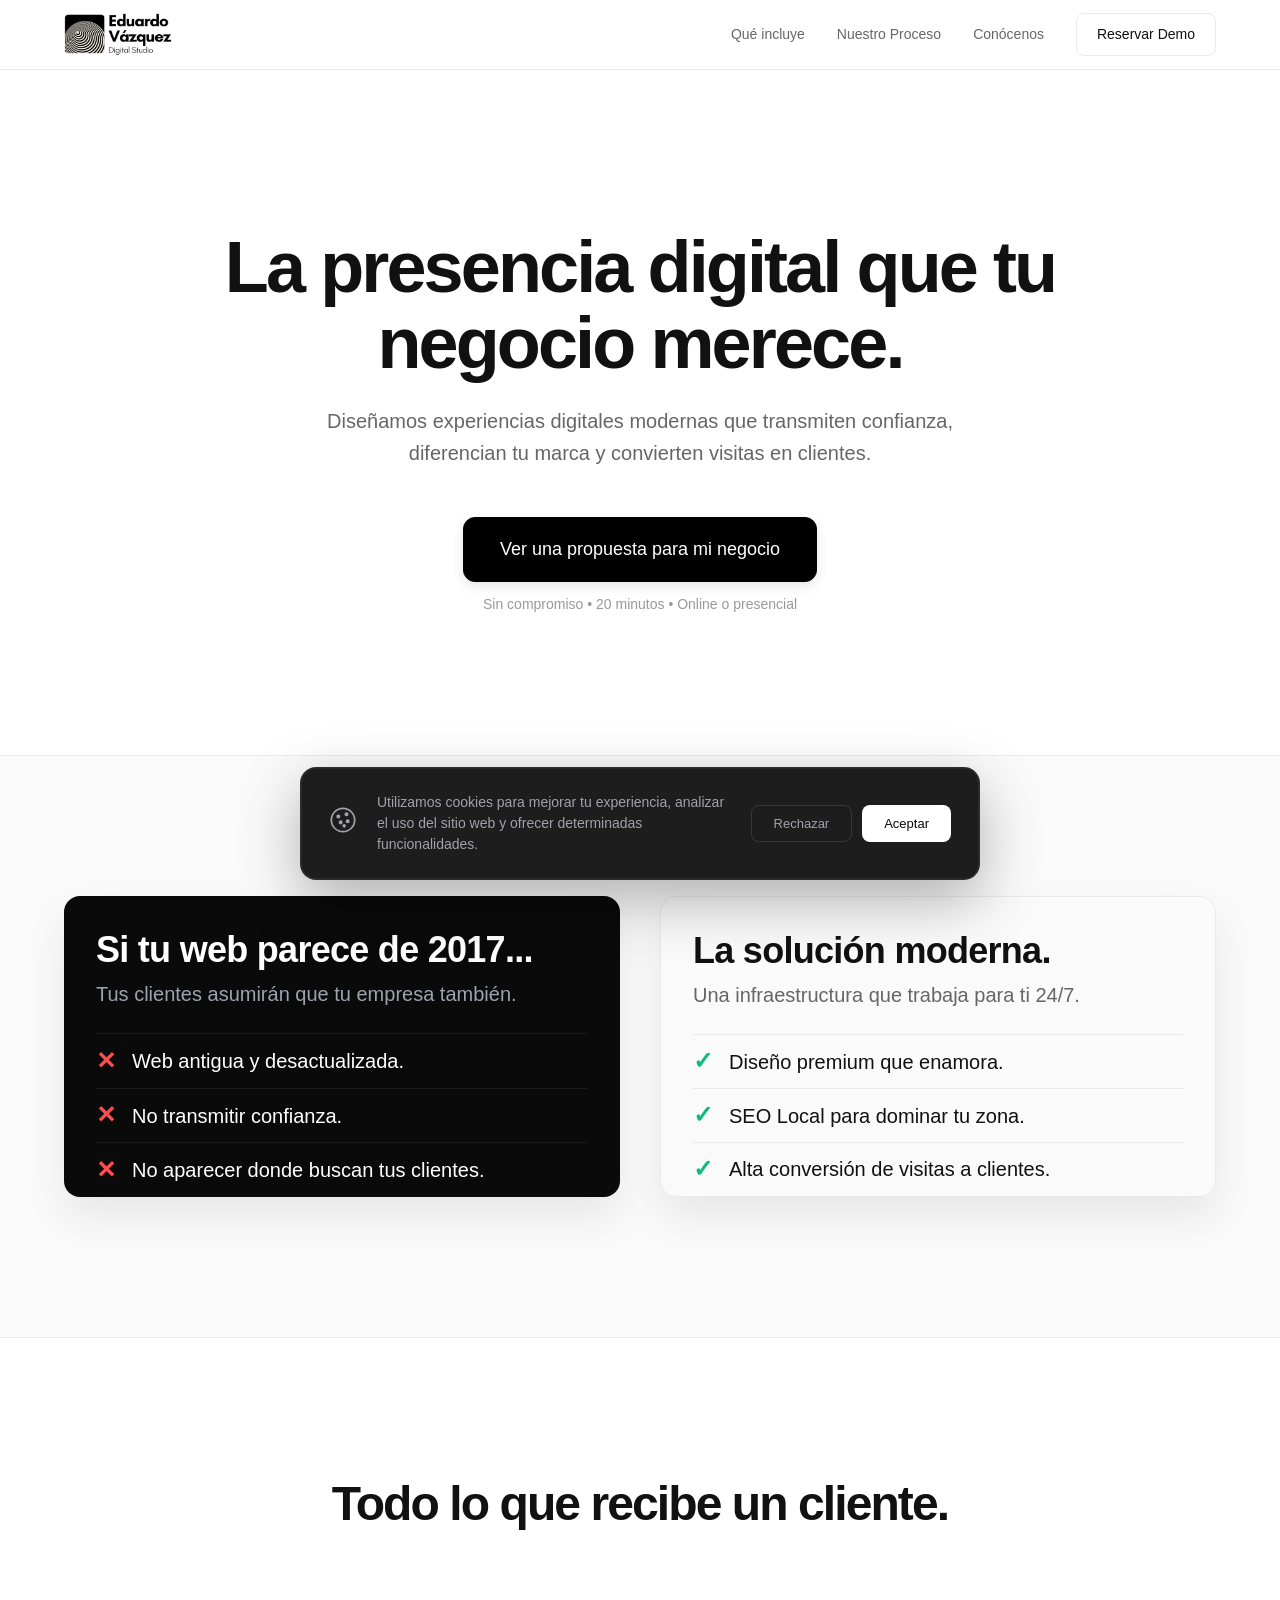
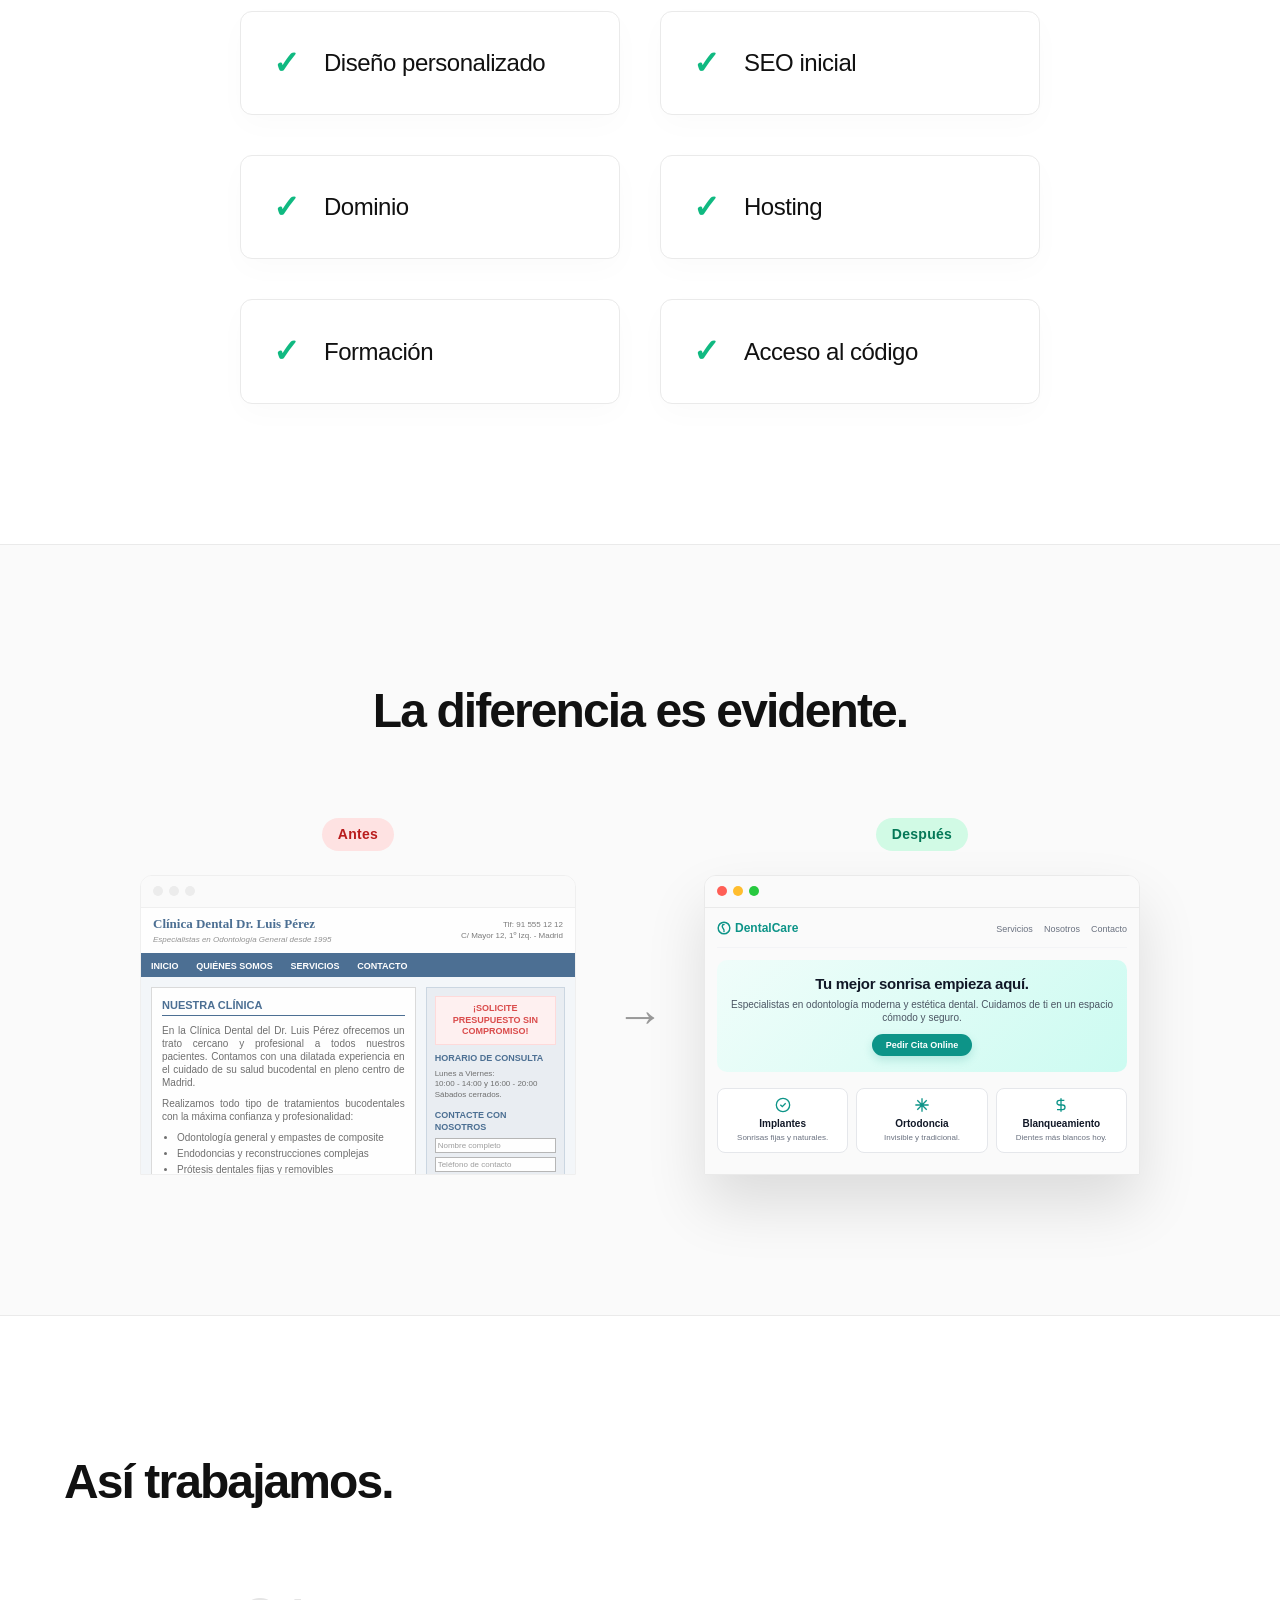
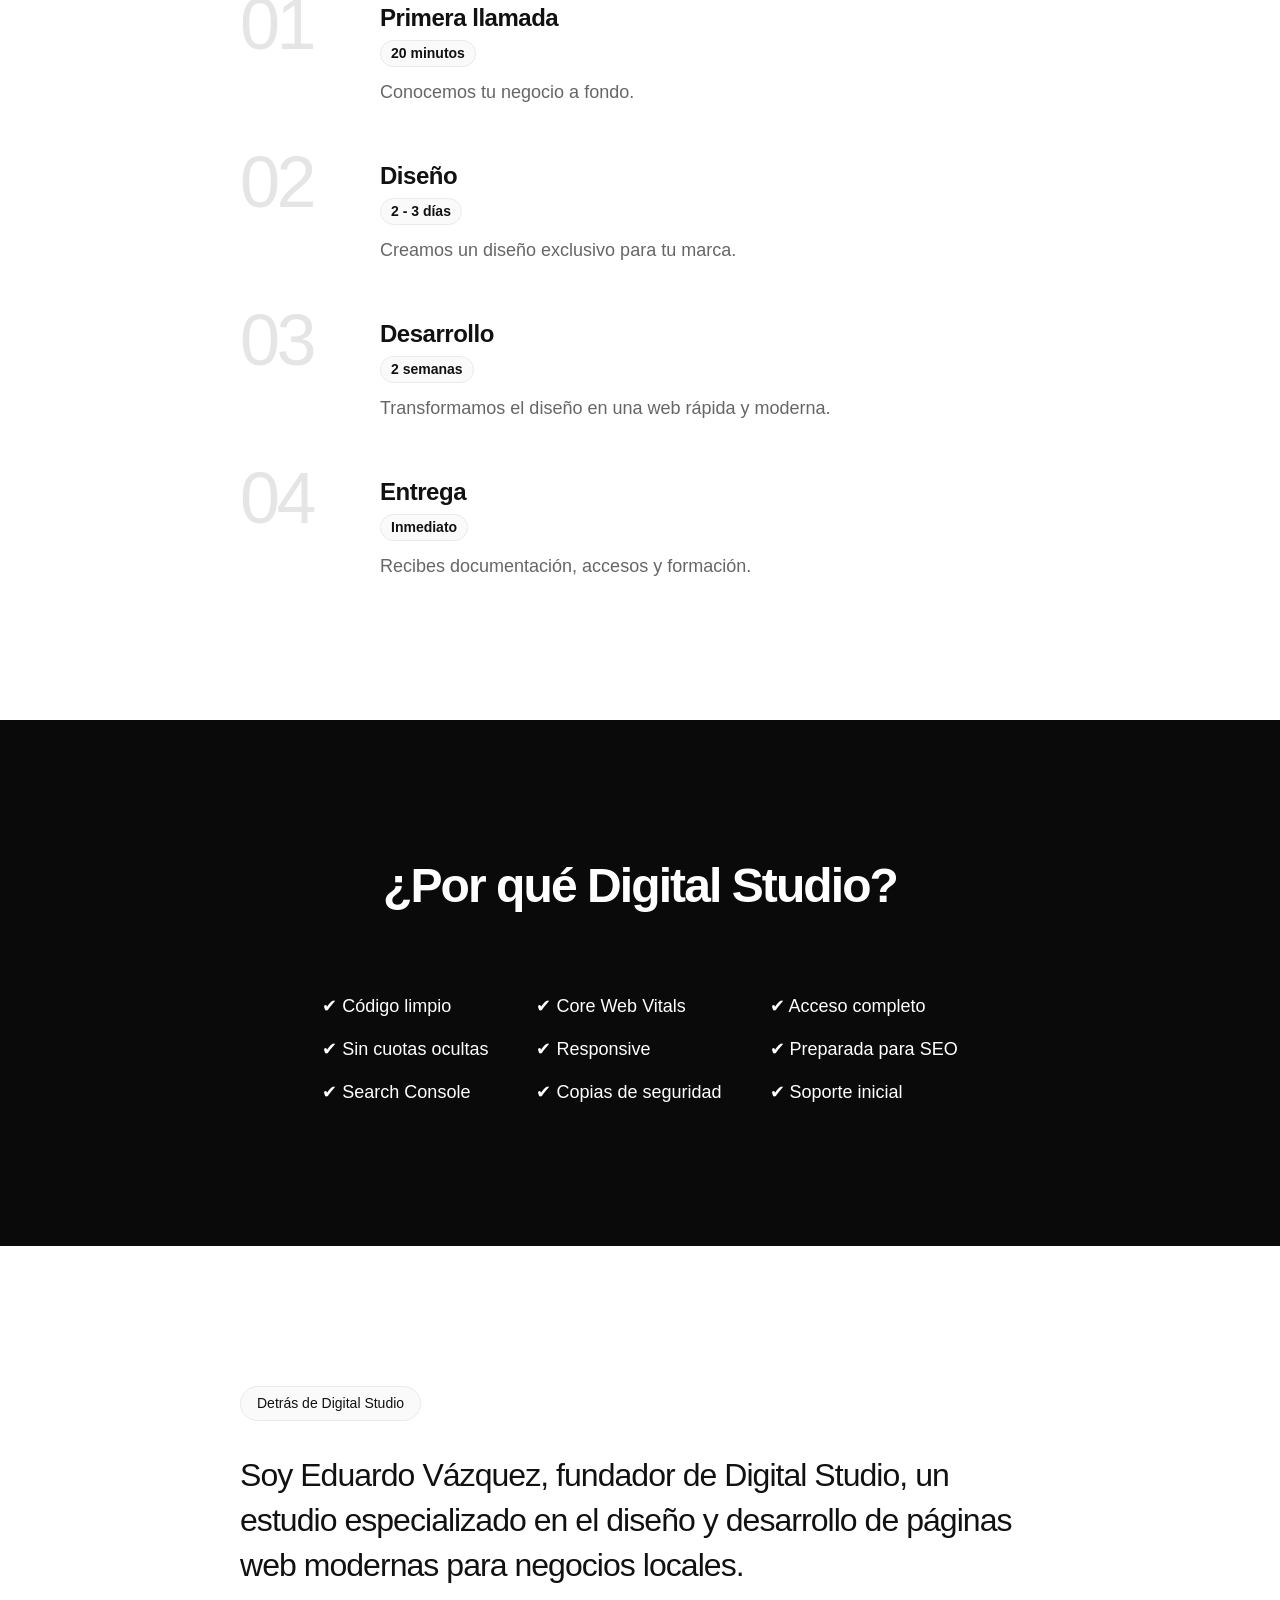
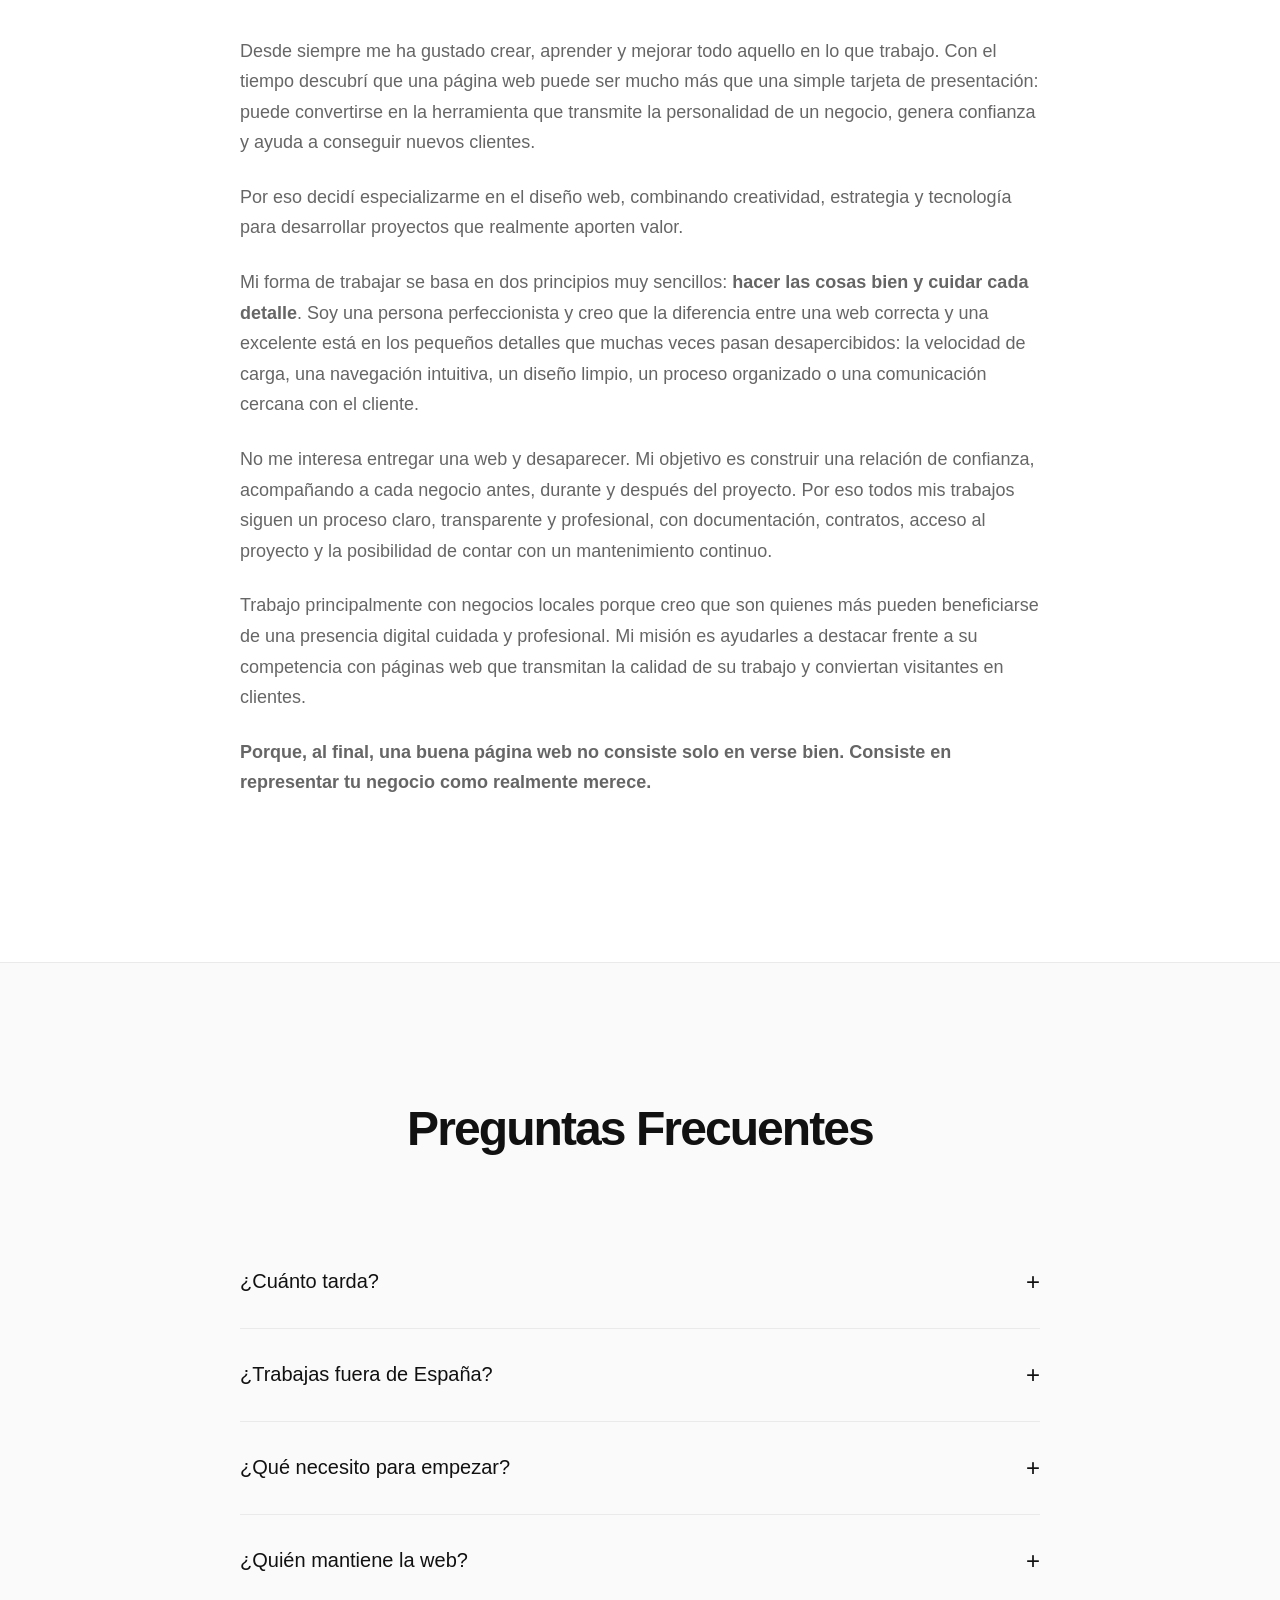
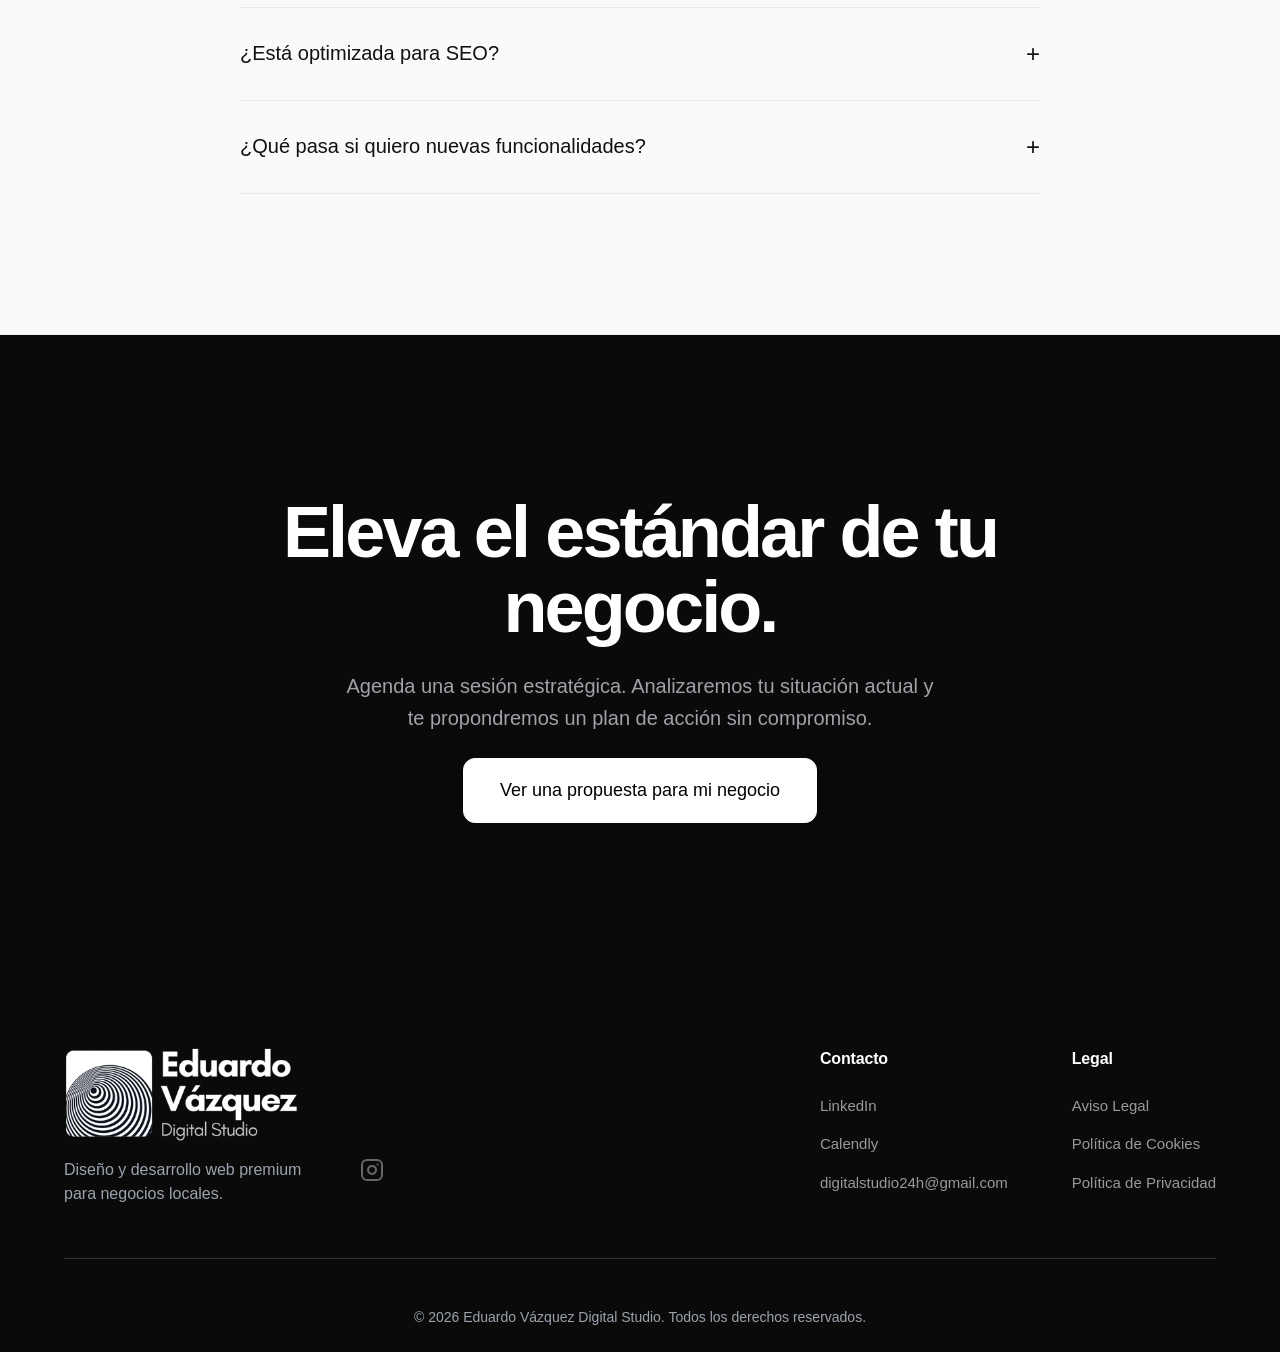
==== index.html @ 62a3e0f9 "Quitar foto de perfil de la sección Conócenos y ajustar layout a una sola columna centrada" ====
<!DOCTYPE html>
<html lang="es">
<head>
    <meta charset="UTF-8">
    <meta name="viewport" content="width=device-width, initial-scale=1.0">
    <title>Eduardo Vázquez | Digital Studio</title>
    <meta name="description" content="Diseño web de alto rendimiento para negocios locales. Diseñamos experiencias digitales modernas que transmiten confianza, diferencian tu marca y convierten visitas en clientes.">
    <link rel="preconnect" href="https://rsms.me/">
    <link rel="stylesheet" href="https://rsms.me/inter/inter.css">
    <link rel="stylesheet" href="style.css?v=2">
</head>
<body>
    <nav class="navbar">
        <div class="nav-container">
            <a href="#top" class="logo-link"><img src="logo_header.png" alt="Eduardo Vázquez" class="logo-img"></a>
            <button class="mobile-menu-toggle" aria-label="Abrir menú" id="mobile-menu-toggle">
                <svg viewBox="0 0 24 24" width="24" height="24" stroke="currentColor" stroke-width="2" fill="none" stroke-linecap="round" stroke-linejoin="round"><line x1="3" y1="12" x2="21" y2="12"></line><line x1="3" y1="6" x2="21" y2="6"></line><line x1="3" y1="18" x2="21" y2="18"></line></svg>
            </button>
            <div class="nav-links" id="nav-links">
                <a href="#servicios" class="nav-link">Qué incluye</a>
                <a href="#proceso" class="nav-link">Nuestro Proceso</a>
                <a href="#conocenos" class="nav-link">Conócenos</a>
                <a href="https://calendly.com/digitalstudio24h/30min" target="_blank" rel="noopener noreferrer" class="btn btn-outline" id="btn-reservar-demo">Reservar Demo</a>
            </div>
        </div>
    </nav>

    <!-- 1. Hero -->
    <header id="top" class="hero section">
        <div class="container reveal">
            <h1 class="hero-title">
                La presencia digital que tu negocio merece.
            </h1>
            <p class="hero-subtitle">
                Diseñamos experiencias digitales modernas que transmiten confianza, diferencian tu marca y convierten visitas en clientes.
            </p>
            <div class="hero-cta" id="hero-cta">
                <a href="https://calendly.com/digitalstudio24h/30min" target="_blank" rel="noopener noreferrer" class="btn btn-primary btn-large">Ver una propuesta para mi negocio</a>
                <span class="cta-note">Sin compromiso • 20 minutos • Online o presencial</span>
            </div>
        </div>
    </header>

    <!-- 2. Problema vs Solución -->
    <section class="section bg-light border-y">
        <div class="container reveal">
            <div class="comparison-grid">
                <div class="comparison-col error-col bg-dark text-white p-8 rounded-lg shadow-xl">
                    <h2 class="text-3xl font-bold mb-4">Si tu web parece de 2017...</h2>
                    <p class="text-xl text-gray-400">Tus clientes asumirán que tu empresa también.</p>
                    <div class="comp-item"><span class="icon-x">✕</span> Web antigua y desactualizada.</div>
                    <div class="comp-item"><span class="icon-x">✕</span> No transmitir confianza.</div>
                    <div class="comp-item"><span class="icon-x">✕</span> No aparecer donde buscan tus clientes.</div>
                </div>
                <div class="comparison-col success-col p-8 bg-white rounded-lg shadow-xl border-smooth">
                    <h2 class="text-3xl font-bold mb-4">La solución moderna.</h2>
                    <p class="text-xl text-gray">Una infraestructura que trabaja para ti 24/7.</p>
                    <div class="comp-item"><span class="icon-check">✓</span> Diseño premium que enamora.</div>
                    <div class="comp-item"><span class="icon-check">✓</span> SEO Local para dominar tu zona.</div>
                    <div class="comp-item"><span class="icon-check">✓</span> Alta conversión de visitas a clientes.</div>
                </div>
            </div>
        </div>
    </section>



    <!-- 3. Entregables -->
    <section id="servicios" class="section">
        <div class="container reveal">
            <h2 class="section-title text-center">Todo lo que recibe un cliente.</h2>
            <div class="deliverables-clean-grid">
                <div class="deliverable-item">
                    <span class="icon-check green">✓</span>
                    <h3>Diseño personalizado</h3>
                </div>
                <div class="deliverable-item">
                    <span class="icon-check green">✓</span>
                    <h3>SEO inicial</h3>
                </div>
                <div class="deliverable-item">
                    <span class="icon-check green">✓</span>
                    <h3>Dominio</h3>
                </div>
                <div class="deliverable-item">
                    <span class="icon-check green">✓</span>
                    <h3>Hosting</h3>
                </div>
                <div class="deliverable-item">
                    <span class="icon-check green">✓</span>
                    <h3>Formación</h3>
                </div>
                <div class="deliverable-item">
                    <span class="icon-check green">✓</span>
                    <h3>Acceso al código</h3>
                </div>
            </div>
        </div>
    </section>

    <!-- 3.5 Antes y Después -->
    <section class="section bg-light border-y">
        <div class="container reveal">
            <h2 class="section-title text-center">La diferencia es evidente.</h2>
            <div class="before-after-grid">
                <div class="ba-col">
                    <div class="ba-badge before">Antes</div>
                    <div class="mockup-laptop minimal-mockup opacity-70">
                        <div class="mockup-header"><span class="dot"></span><span class="dot"></span><span class="dot"></span></div>
                        <iframe src="mockup-antes.html" style="width: 100%; height: calc(100% - 32px); border: none; pointer-events: none; overflow: hidden;"></iframe>
                    </div>
                </div>
                <div class="ba-arrow">→</div>
                <div class="ba-col">
                    <div class="ba-badge after">Después</div>
                    <div class="mockup-laptop minimal-mockup shadow-2xl">
                        <div class="mockup-header"><span class="dot red"></span><span class="dot yellow"></span><span class="dot green"></span></div>
                        <iframe src="mockup-despues.html" style="width: 100%; height: calc(100% - 32px); border: none; pointer-events: none; overflow: hidden;"></iframe>
                    </div>
                </div>
            </div>
        </div>
    </section>

    <!-- 4. Timeline -->
    <section id="proceso" class="section">
        <div class="container reveal">
            <h2 class="section-title">Así trabajamos.</h2>
            <div class="timeline">
                <div class="timeline-item">
                    <div class="step-num">01</div>
                    <div class="step-content">
                        <h3>Primera llamada</h3>
                        <span class="step-time">20 minutos</span>
                        <p>Conocemos tu negocio a fondo.</p>
                    </div>
                </div>
                <div class="timeline-item">
                    <div class="step-num">02</div>
                    <div class="step-content">
                        <h3>Diseño</h3>
                        <span class="step-time">2 - 3 días</span>
                        <p>Creamos un diseño exclusivo para tu marca.</p>
                    </div>
                </div>
                <div class="timeline-item">
                    <div class="step-num">03</div>
                    <div class="step-content">
                        <h3>Desarrollo</h3>
                        <span class="step-time">2 semanas</span>
                        <p>Transformamos el diseño en una web rápida y moderna.</p>
                    </div>
                </div>
                <div class="timeline-item">
                    <div class="step-num">04</div>
                    <div class="step-content">
                        <h3>Entrega</h3>
                        <span class="step-time">Inmediato</span>
                        <p>Recibes documentación, accesos y formación.</p>
                    </div>
                </div>
            </div>
        </div>
    </section>

    <!-- Portfolio section removed -->

    <!-- 6. Por qué Digital Studio -->
    <section class="section bg-dark text-white text-center">
        <div class="container reveal">
            <h2 class="section-title">¿Por qué Digital Studio?</h2>
            <div class="benefits-grid">
                <div class="benefit-item">✔ Código limpio</div>
                <div class="benefit-item">✔ Core Web Vitals</div>
                <div class="benefit-item">✔ Acceso completo</div>
                <div class="benefit-item">✔ Sin cuotas ocultas</div>
                <div class="benefit-item">✔ Responsive</div>
                <div class="benefit-item">✔ Preparada para SEO</div>
                <div class="benefit-item">✔ Search Console</div>
                <div class="benefit-item">✔ Copias de seguridad</div>
                <div class="benefit-item">✔ Soporte inicial</div>
            </div>
        </div>
    </section>

    <!-- 7. Sobre Mí -->
    <section id="conocenos" class="section">
        <div class="container reveal">
            <div class="about-wrapper">
                <div class="about-content-col">
                    <span class="badge">Detrás de Digital Studio</span>
                    <h2>Soy Eduardo Vázquez, fundador de Digital Studio, un estudio especializado en el diseño y desarrollo de páginas web modernas para negocios locales.</h2>
                    
                    <p>Desde siempre me ha gustado crear, aprender y mejorar todo aquello en lo que trabajo. Con el tiempo descubrí que una página web puede ser mucho más que una simple tarjeta de presentación: puede convertirse en la herramienta que transmite la personalidad de un negocio, genera confianza y ayuda a conseguir nuevos clientes.</p>
                    
                    <p>Por eso decidí especializarme en el diseño web, combinando creatividad, estrategia y tecnología para desarrollar proyectos que realmente aporten valor.</p>
                    
                    <p>Mi forma de trabajar se basa en dos principios muy sencillos: <strong>hacer las cosas bien y cuidar cada detalle</strong>. Soy una persona perfeccionista y creo que la diferencia entre una web correcta y una excelente está en los pequeños detalles que muchas veces pasan desapercibidos: la velocidad de carga, una navegación intuitiva, un diseño limpio, un proceso organizado o una comunicación cercana con el cliente.</p>
                    
                    <p>No me interesa entregar una web y desaparecer. Mi objetivo es construir una relación de confianza, acompañando a cada negocio antes, durante y después del proyecto. Por eso todos mis trabajos siguen un proceso claro, transparente y profesional, con documentación, contratos, acceso al proyecto y la posibilidad de contar con un mantenimiento continuo.</p>
                    
                    <p>Trabajo principalmente con negocios locales porque creo que son quienes más pueden beneficiarse de una presencia digital cuidada y profesional. Mi misión es ayudarles a destacar frente a su competencia con páginas web que transmitan la calidad de su trabajo y conviertan visitantes en clientes.</p>
                    
                    <p class="text-strong mt-4">Porque, al final, una buena página web no consiste solo en verse bien. Consiste en representar tu negocio como realmente merece.</p>
                </div>
            </div>
        </div>
    </section>

    <!-- 8. FAQ -->
    <section class="section bg-light border-y">
        <div class="container reveal">
            <h2 class="section-title text-center">Preguntas Frecuentes</h2>
            <div class="faq-list">

                <div class="faq-item">
                    <button class="faq-question">¿Cuánto tarda? <span class="faq-icon">+</span></button>
                    <div class="faq-answer"><p>Dependiendo de la complejidad, un proyecto estándar suele estar listo entre 2 y 4 semanas desde la presentación del diseño.</p></div>
                </div>
                <div class="faq-item">
                    <button class="faq-question">¿Trabajas fuera de España? <span class="faq-icon">+</span></button>
                    <div class="faq-answer"><p>Sí. Trabajamos de forma completamente online, utilizando videollamadas y herramientas asíncronas para atender clientes en cualquier país.</p></div>
                </div>
                <div class="faq-item">
                    <button class="faq-question">¿Qué necesito para empezar? <span class="faq-icon">+</span></button>
                    <div class="faq-answer"><p>Solo necesitamos que agendes una llamada. Nosotros te guiaremos en todo el proceso y te solicitaremos el material básico (logo, textos base, fotos) cuando sea necesario.</p></div>
                </div>
                <div class="faq-item">
                    <button class="faq-question">¿Quién mantiene la web? <span class="faq-icon">+</span></button>
                    <div class="faq-answer"><p>Tú decides. Tienes control total sobre el código y el servidor. Si prefieres no preocuparte, ofrecemos planes de mantenimiento opcionales.</p></div>
                </div>

                <div class="faq-item">
                    <button class="faq-question">¿Está optimizada para SEO? <span class="faq-icon">+</span></button>
                    <div class="faq-answer"><p>Absolutamente. Incluimos SEO técnico, estructuración correcta, metadatos, conexión con Google Search Console y optimización de velocidad extrema (Core Web Vitals) por defecto.</p></div>
                </div>
                <div class="faq-item">
                    <button class="faq-question">¿Qué pasa si quiero nuevas funcionalidades? <span class="faq-icon">+</span></button>
                    <div class="faq-answer"><p>Al entregarte una web a medida y sin plantillas, escalar no es un problema. Puedes contactarnos en cualquier momento para añadir nuevas secciones o funciones bajo un presupuesto acordado.</p></div>
                </div>
            </div>
        </div>
    </section>

    <!-- 9. CTA Final -->
    <section id="contacto" class="section cta-section bg-dark text-white text-center">
        <div class="container reveal">
            <h2 class="hero-title">Eleva el estándar de tu negocio.</h2>
            <p class="cta-text">Agenda una sesión estratégica. Analizaremos tu situación actual y te propondremos un plan de acción sin compromiso.</p>
            <div class="flex-center mt-4">
                <a href="https://calendly.com/digitalstudio24h/30min" target="_blank" rel="noopener noreferrer" class="btn btn-primary btn-large btn-inverted">Ver una propuesta para mi negocio</a>
            </div>
        </div>
    </section>

    <!-- Footer Mejorado -->
    <footer class="footer bg-dark text-white">
        <div class="container footer-content">
            <div class="footer-col compact-footer-col">
                <img src="logo-horizontal.png" class="footer-logo-img mb-4" alt="Digital Studio Logo">
                <div class="footer-note-wrap">
                    <p class="footer-note text-gray-400">Diseño y desarrollo web premium<br>para negocios locales.</p>
                    <a href="https://www.instagram.com/digitalstudioev/" target="_blank" rel="noopener noreferrer" class="social-icon" aria-label="Instagram">
                        <svg xmlns="http://www.w3.org/2000/svg" width="24" height="24" viewBox="0 0 24 24" fill="none" stroke="currentColor" stroke-width="2" stroke-linecap="round" stroke-linejoin="round"><rect x="2" y="2" width="20" height="20" rx="5" ry="5"></rect><path d="M16 11.37A4 4 0 1 1 12.63 8 4 4 0 0 1 16 11.37z"></path><line x1="17.5" y1="6.5" x2="17.51" y2="6.5"></line></svg>
                    </a>
                </div>
            </div>
            <div class="footer-links-grid">
                <div class="footer-link-group">
                    <h4>Contacto</h4>
                    <a href="https://www.linkedin.com/in/eduardo-vazquez-ricarte-28645b257/?skipRedirect=true" target="_blank" rel="noopener noreferrer">LinkedIn</a>
                    <a href="https://calendly.com/digitalstudio24h/30min" target="_blank" rel="noopener noreferrer">Calendly</a>
                    <a href="mailto:digitalstudio24h@gmail.com">digitalstudio24h@gmail.com</a>
                </div>
                <div class="footer-link-group">
                    <h4>Legal</h4>
                    <a href="aviso-legal.html">Aviso Legal</a>
                    <a href="politica-cookies.html">Política de Cookies</a>
                    <a href="politica-privacidad.html">Política de Privacidad</a>
                </div>
            </div>
        </div>
        <div class="container">
            <div class="footer-bottom text-center text-gray-400 mt-8 pt-8 border-t-dark">
                © 2026 Eduardo Vázquez Digital Studio. Todos los derechos reservados.
            </div>
        </div>
    </footer>

    <!-- Cookie Consent Banner -->
    <div id="cookie-banner" class="cookie-banner">
        <div class="cookie-content">
            <div class="cookie-icon">
                <svg width="28" height="28" viewBox="0 0 24 24" fill="none" stroke="currentColor" stroke-width="1.5" stroke-linecap="round" stroke-linejoin="round">
                    <circle cx="12" cy="12" r="10"/>
                    <circle cx="8" cy="9" r="1" fill="currentColor"/>
                    <circle cx="15" cy="7" r="1" fill="currentColor"/>
                    <circle cx="10" cy="14" r="1" fill="currentColor"/>
                    <circle cx="16" cy="13" r="1" fill="currentColor"/>
                    <circle cx="13" cy="17" r="0.8" fill="currentColor"/>
                </svg>
            </div>
            <p class="cookie-text">Utilizamos cookies para mejorar tu experiencia, analizar el uso del sitio web y ofrecer determinadas funcionalidades.</p>
            <div class="cookie-actions">
                <button id="cookie-reject" class="cookie-btn cookie-btn-reject" onclick="document.getElementById('cookie-banner').style.display='none';">Rechazar</button>
                <button id="cookie-accept" class="cookie-btn cookie-btn-accept" onclick="document.getElementById('cookie-banner').style.display='none';">Aceptar</button>
            </div>
        </div>
    </div>

    <script src="script.js?v=1.3"></script>
</body>
</html>
---- style.css ----
:root {
    --bg-color: #ffffff;
    --bg-light: #fafafa;
    --bg-dark: #0a0a0a;
    --text-primary: #111111;
    --text-secondary: #666666;
    --text-tertiary: #999999;
    --border-color: #eaeaea;
    --border-dark: #333333;
    --accent: #000000;
    --nav-height: 70px;
    --radius-lg: 24px;
    --radius-md: 12px;
}

* { margin: 0; padding: 0; box-sizing: border-box; }
body {
    font-family: 'Inter', sans-serif; background-color: var(--bg-color); color: var(--text-primary);
    line-height: 1.5; -webkit-font-smoothing: antialiased; -moz-osx-font-smoothing: grayscale; overflow-x: hidden;
}

/* Utilities */
.container { max-width: 1200px; margin: 0 auto; padding: 0 24px; }
.section { padding: 140px 0; }
.bg-light { background-color: var(--bg-light); }
.bg-dark { background-color: var(--bg-dark); color: white; }
.border-y { border-top: 1px solid var(--border-color); border-bottom: 1px solid var(--border-color); }
.border-b { border-bottom: 1px solid var(--border-color); }
.border-t-dark { border-top: 1px solid var(--border-dark); }
.text-gray { color: var(--text-secondary); }
.text-gray-400 { color: #9ca3af; }
.text-white { color: white; }
.text-dark { color: var(--text-primary); }
.bg-gray { background-color: #e5e7eb; }
.opacity-70 { opacity: 0.7; }
.text-center { text-align: center; }
.flex-center { display: flex; justify-content: center; }
.mt-2 { margin-top: 8px; } .mt-4 { margin-top: 24px; } .mt-8 { margin-top: 48px; } .pt-8 { padding-top: 48px; }
.mb-2 { margin-bottom: 8px; } .mb-4 { margin-bottom: 16px; } .mb-8 { margin-bottom: 32px; }
.p-8 { padding: 32px; }
.rounded-lg { border-radius: 16px; }
.border-smooth { border: 1px solid var(--border-color); }
.text-sm { font-size: 0.875rem; }
.text-xl { font-size: 1.25rem; }
.text-3xl { font-size: 2.25rem; letter-spacing: -0.02em; line-height: 1.2;}
.text-strong { font-weight: 600; color: var(--text-primary); }
.font-bold { font-weight: 700; }
.shadow-xl { box-shadow: 0 20px 40px rgba(0,0,0,0.08); }
.shadow-2xl { box-shadow: 0 30px 60px rgba(0,0,0,0.12); }

/* Navigation */
.navbar {
    position: fixed; top: 0; left: 0; right: 0; height: var(--nav-height);
    background: rgba(255, 255, 255, 0.8); backdrop-filter: blur(12px); -webkit-backdrop-filter: blur(12px);
    border-bottom: 1px solid var(--border-color); z-index: 100; display: flex; align-items: center;
}
.nav-container {
    width: 100%; max-width: 1200px; margin: 0 auto; padding: 0 24px;
    display: flex; justify-content: space-between; align-items: center;
}
.logo { font-weight: 600; font-size: 1.125rem; letter-spacing: -0.02em; }
.logo-link { display: flex; align-items: center; text-decoration: none; }
.logo-img { max-height: 44px; width: auto; object-fit: contain; }
.nav-links { display: flex; align-items: center; gap: 32px; }
.nav-link {
    text-decoration: none; color: var(--text-secondary); font-size: 0.875rem; font-weight: 500; transition: color 0.2s ease;
}
.nav-link:hover { color: var(--text-primary); }
.mobile-menu-toggle { display: none; background: transparent; border: none; cursor: pointer; color: var(--text-primary); padding: 4px; }

/* Buttons */
.btn {
    display: inline-flex; align-items: center; justify-content: center; padding: 10px 20px; border-radius: 8px;
    font-size: 0.875rem; font-weight: 500; text-decoration: none; transition: all 0.2s ease; cursor: pointer;
}
.btn-large { padding: 18px 36px; font-size: 1.125rem; border-radius: 12px; }
.btn-primary { background-color: var(--accent); color: white; border: 1px solid var(--accent); box-shadow: 0 4px 12px rgba(0, 0, 0, 0.1); }
.btn-primary:hover { background-color: #222; border-color: #222; transform: translateY(-1px); box-shadow: 0 6px 16px rgba(0, 0, 0, 0.15); }
.btn-inverted { background-color: white; color: black; border: 1px solid white; }
.btn-inverted:hover { background-color: #f0f0f0; border-color: #f0f0f0; color: black; }
.btn-outline { background-color: transparent; color: var(--text-primary); border: 1px solid var(--border-color); }
.btn-outline:hover { background-color: var(--bg-light); border-color: #ccc; }

/* Hero */
.hero { padding-top: calc(160px + var(--nav-height)); text-align: center; }
.hero-title {
    font-size: 4.5rem; font-weight: 700; letter-spacing: -0.04em; line-height: 1.05; margin-bottom: 24px; max-width: 900px; margin-inline: auto;
}
.hero-subtitle { font-size: 1.25rem; color: var(--text-secondary); max-width: 650px; margin: 0 auto 48px; line-height: 1.6; }
.hero-cta { display: flex; flex-direction: column; align-items: center; gap: 12px; }
.cta-note { font-size: 0.875rem; color: var(--text-tertiary); font-weight: 400; }

/* CSS Mockups Composition */
.hero-visual { margin-top: 100px; }
.mockup-composition {
    position: relative; height: 500px; max-width: 1000px; margin: 0 auto; display: flex; justify-content: center; align-items: flex-end;
}
.mockup-laptop {
    width: 700px; height: 440px; background: white; border: 1px solid var(--border-color);
    border-radius: 12px 12px 0 0; position: relative; z-index: 2; overflow: hidden; display: flex; flex-direction: column;
}
.mockup-tablet {
    width: 280px; height: 380px; background: white; border: 1px solid var(--border-color); border-radius: 16px;
    position: absolute; left: 0; bottom: 0; z-index: 3; overflow: hidden;
}
.mockup-mobile {
    width: 180px; height: 360px; background: white; border: 1px solid var(--border-color); border-radius: 24px;
    position: absolute; right: 40px; bottom: -20px; z-index: 4; overflow: hidden;
}
.mockup-header {
    height: 32px; background: var(--bg-light); border-bottom: 1px solid var(--border-color); display: flex; align-items: center; padding: 0 12px; gap: 6px;
}
.dot { width: 10px; height: 10px; border-radius: 50%; background: #e5e5e5; }
.dot.red { background: #ff5f56; } .dot.yellow { background: #ffbd2e; } .dot.green { background: #27c93f; }
.placeholder-content {
    flex: 1; display: flex; justify-content: center; align-items: center; color: white; font-weight: 600; font-size: 1.25rem; letter-spacing: -0.02em;
}
.bg-gradient-1 { background: linear-gradient(135deg, #a8edea 0%, #fed6e3 100%); color: #333; }
.bg-gradient-2 { background: linear-gradient(135deg, #f5f7fa 0%, #c3cfe2 100%); color: #333; }
.bg-gradient-3 { background: linear-gradient(135deg, #e0c3fc 0%, #8ec5fc 100%); color: #333; }

/* Sections */
.section-title { font-size: 3rem; font-weight: 700; letter-spacing: -0.04em; line-height: 1.1; margin-bottom: 80px; }

/* Comparison Section */
.comparison-grid { display: grid; grid-template-columns: 1fr 1fr; gap: 40px; max-width: 1200px; margin: 0 auto; align-items: stretch; }
.comparison-col { display: grid; grid-template-rows: auto auto 1fr 1fr 1fr; gap: 0; padding-bottom: 0; }
.comparison-col h2 { margin-bottom: 8px; }
.comparison-col > p { margin-bottom: 24px; }
.comp-item { font-size: 1.25rem; font-weight: 500; display: flex; align-items: center; gap: 16px; line-height: 1.4; padding: 12px 0; border-top: 1px solid rgba(255,255,255,0.07); }
.success-col .comp-item { border-top-color: rgba(0,0,0,0.07); }
.icon-x { color: #ff4d4f; font-weight: bold; font-size: 1.5rem; line-height: 1.2;}
.icon-check { color: #10b981; font-weight: bold; font-size: 1.5rem; line-height: 1.2;}
.icon-check.green { color: #10b981; }

/* Stats */
.stats-grid { display: grid; grid-template-columns: repeat(4, 1fr); gap: 32px; text-align: center; }
.stat-card { padding: 32px 0; }
.stat-number { font-size: 4rem; font-weight: 700; letter-spacing: -0.05em; display: inline-block; line-height: 1; }
.stat-suffix { font-size: 3rem; font-weight: 700; letter-spacing: -0.05em; color: var(--text-primary); }
.stat-label { font-size: 1.125rem; color: var(--text-secondary); margin-top: 12px; font-weight: 500; }

/* Deliverables Clean Grid */
.deliverables-clean-grid { display: grid; grid-template-columns: repeat(2, 1fr); gap: 40px; max-width: 800px; margin: 0 auto; }
.deliverable-item { display: flex; align-items: center; gap: 24px; padding: 32px; background: white; border: 1px solid var(--border-color); border-radius: 12px; box-shadow: 0 10px 30px rgba(0,0,0,0.02); }
.deliverable-item h3 { font-size: 1.5rem; font-weight: 500; letter-spacing: -0.02em; }
.deliverable-item .icon-check { font-size: 2rem; }

/* Before & After */
.before-after-grid { display: flex; align-items: center; justify-content: center; gap: 40px; max-width: 1000px; margin: 0 auto; }
.ba-col { flex: 1; display: flex; flex-direction: column; align-items: center; }
.ba-badge { display: inline-block; padding: 6px 16px; border-radius: 100px; font-weight: 600; font-size: 0.875rem; margin-bottom: 24px; letter-spacing: 0.02em;}
.ba-badge.before { background: #fee2e2; color: #b91c1c; }
.ba-badge.after { background: #d1fae5; color: #047857; }
.ba-arrow { font-size: 3rem; color: var(--text-tertiary); margin-top: 40px; }
.minimal-mockup { width: 100%; height: 300px; }
.bg-gradient-premium { background: linear-gradient(135deg, #111 0%, #333 100%); color: white; }

/* Timeline */
.timeline { display: flex; flex-direction: column; gap: 40px; max-width: 800px; margin: 0 auto; }
.timeline-item { display: flex; gap: 40px; align-items: flex-start; }
.step-num { font-size: 4.5rem; font-weight: 200; color: #e5e5e5; line-height: 1; letter-spacing: -0.05em; min-width: 100px; }
.step-content { padding-top: 12px; }
.step-content h3 { font-size: 1.5rem; font-weight: 600; margin-bottom: 4px; letter-spacing: -0.02em;}
.step-time { display: inline-block; font-size: 0.875rem; color: var(--text-primary); font-weight: 600; background: var(--bg-light); border: 1px solid var(--border-color); padding: 2px 10px; border-radius: 100px; margin-bottom: 12px; }
.step-content p { font-size: 1.125rem; color: var(--text-secondary); }

/* Portfolio */
.portfolio-grid { display: grid; grid-template-columns: 1fr 1fr; gap: 64px; }
.portfolio-card { display: flex; flex-direction: column; gap: 32px; }
.portfolio-image-wrapper { background: var(--bg-light); border-radius: var(--radius-lg); aspect-ratio: 4/3; display: flex; justify-content: center; align-items: center; overflow: hidden; perspective: 1000px; }
.portfolio-mockup { width: 80%; height: 60%; background: white; border: 1px solid var(--border-color); border-radius: 8px; box-shadow: 0 20px 40px rgba(0,0,0,0.1); transition: transform 0.5s cubic-bezier(0.2, 0.8, 0.2, 1); }
.bg-gradient-4 { background: linear-gradient(135deg, #fdfbfb 0%, #ebedee 100%); color: #333; }
.bg-gradient-5 { background: linear-gradient(135deg, #e2ebf0 0%, #cfd9df 100%); color: #333; }
.portfolio-info h3 { font-size: 1.5rem; font-weight: 600; margin-bottom: 8px; letter-spacing: -0.02em;}
.portfolio-info p { color: var(--text-secondary); font-size: 1.125rem; }

/* Benefits Grid */
.benefits-grid { display: grid; grid-template-columns: repeat(3, auto); gap: 16px 48px; text-align: left; justify-content: center; margin: 0 auto; }
.benefit-item { font-size: 1.125rem; display: flex; align-items: center; gap: 12px; }

/* About Section */
.about-wrapper {
    display: block;
    max-width: 800px;
    margin: 0 auto;
}
.about-image-col {
    position: sticky;
    top: calc(var(--nav-height) + 40px);
}
.about-image-container {
    position: relative;
    border-radius: var(--radius-lg);
    overflow: hidden;
    box-shadow: var(--shadow-2xl);
    aspect-ratio: 4/5;
    background: linear-gradient(135deg, #f3f4f6 0%, #e5e7eb 100%);
    border: 1px solid var(--border-color);
    padding: 40px;
    display: flex;
    justify-content: center;
    align-items: center;
}
.about-img {
    width: 100%;
    height: auto;
    aspect-ratio: 1/1;
    border-radius: 50%;
    object-fit: cover;
    display: block;
    box-shadow: 0 20px 40px rgba(0,0,0,0.08);
    transition: transform 0.6s cubic-bezier(0.16, 1, 0.3, 1);
}
.about-image-container:hover .about-img {
    transform: scale(1.03);
}
.about-image-badge {
    position: absolute;
    bottom: 20px;
    left: 20px;
    background: rgba(10, 10, 10, 0.75);
    backdrop-filter: blur(12px);
    -webkit-backdrop-filter: blur(12px);
    border: 1px solid rgba(255, 255, 255, 0.1);
    color: white;
    padding: 8px 16px;
    border-radius: 100px;
    font-size: 0.75rem;
    font-weight: 600;
    display: flex;
    align-items: center;
    gap: 8px;
    box-shadow: 0 4px 12px rgba(0,0,0,0.1);
}
.badge-dot {
    width: 6px;
    height: 6px;
    background-color: #10b981;
    border-radius: 50%;
    display: inline-block;
    box-shadow: 0 0 8px #10b981;
    animation: pulseDot 2s infinite;
}
@keyframes pulseDot {
    0% { transform: scale(0.95); box-shadow: 0 0 0 0 rgba(16, 185, 129, 0.7); }
    70% { transform: scale(1); box-shadow: 0 0 0 6px rgba(16, 185, 129, 0); }
    100% { transform: scale(0.95); box-shadow: 0 0 0 0 rgba(16, 185, 129, 0); }
}
.about-content-col .badge { display: inline-block; padding: 6px 16px; background: var(--bg-light); border: 1px solid var(--border-color); border-radius: 100px; font-size: 0.875rem; margin-bottom: 32px; }
.about-content-col h2 { font-size: 2rem; font-weight: 500; line-height: 1.4; letter-spacing: -0.03em; margin-bottom: 48px; }
.about-content-col p { font-size: 1.125rem; color: var(--text-secondary); margin-bottom: 24px; line-height: 1.7; }

/* FAQ */
.faq-list { max-width: 800px; margin: 0 auto; }
.faq-item { border-bottom: 1px solid var(--border-color); }
.faq-question { width: 100%; text-align: left; padding: 32px 0; background: transparent; border: none; font-size: 1.25rem; font-weight: 500; cursor: pointer; display: flex; justify-content: space-between; align-items: center; font-family: inherit; color: inherit; }
.faq-answer { max-height: 0; overflow: hidden; transition: max-height 0.35s cubic-bezier(0.4, 0, 0.2, 1); will-change: max-height; }
.faq-answer p { padding-bottom: 32px; color: var(--text-secondary); font-size: 1.125rem; line-height: 1.6; }
.faq-icon { font-size: 1.5rem; font-weight: 300; transition: transform 0.3s ease; }
.faq-item.active .faq-icon { transform: rotate(45deg); }

/* CTA Final */
.cta-section { padding: 160px 0; }
.cta-text { font-size: 1.25rem; color: #a1a1aa; max-width: 600px; margin: 0 auto; line-height: 1.6; }

/* Footer */
.footer { padding: 64px 0 24px 0; position: relative; overflow: hidden; }
.footer-content { display: flex; justify-content: space-between; gap: 64px; position: relative; z-index: 2; }
.footer-col { flex: 1; max-width: 400px; }
.compact-footer-col { max-width: 320px; }
.footer-logo-img { max-height: 96px; width: auto; object-fit: contain; filter: invert(1); }
.footer-note-wrap { display: flex; align-items: flex-start; justify-content: space-between; gap: 16px; margin-top: -8px; }
.footer-note-wrap p { margin-bottom: 0; }
.social-icon { color: var(--text-secondary); transition: color 0.2s ease; display: inline-flex; }
.social-icon:hover { color: white; }
.footer-links-grid { display: flex; gap: 64px; }
.footer-link-group h4 { font-size: 1rem; font-weight: 600; margin-bottom: 24px; letter-spacing: -0.01em;}
.footer-link-group a { display: block; color: var(--text-tertiary); text-decoration: none; margin-bottom: 16px; font-size: 0.9375rem; transition: color 0.2s; }
.footer-link-group a:hover { color: white; }
.footer-bottom { font-size: 0.875rem; position: relative; z-index: 2; }

/* Responsive */
@media (max-width: 900px) {
    .hero-title { font-size: 3rem; }
    .mockup-composition { height: auto; flex-direction: column; align-items: center; gap: 24px; padding-bottom: 40px;}
    .mockup-laptop { width: 100%; height: 300px; }
    .mockup-tablet, .mockup-mobile { position: relative; left: 0; right: 0; bottom: 0; }
    
    .comparison-grid { grid-template-columns: 1fr; gap: 24px; text-align: center; }
    .comp-item { justify-content: center; }
    .stats-grid { grid-template-columns: 1fr 1fr; gap: 40px; }
    .deliverables-clean-grid { grid-template-columns: repeat(2, 1fr); gap: 16px; }
    .deliverable-item { flex-direction: column; text-align: center; gap: 12px; padding: 24px 16px; }
    .deliverable-item h3 { font-size: 1.125rem; }
    .before-after-grid { flex-direction: column; gap: 24px; }
    .ba-arrow { transform: rotate(90deg); margin-top: 0; }
    
    .mobile-menu-toggle { display: block; }
    .nav-links {
        display: none; flex-direction: column; position: absolute;
        top: var(--nav-height); left: 0; right: 0;
        background: rgba(255, 255, 255, 0.98); backdrop-filter: blur(12px); -webkit-backdrop-filter: blur(12px);
        padding: 32px 24px; border-bottom: 1px solid var(--border-color);
        box-shadow: 0 10px 30px rgba(0,0,0,0.08); gap: 24px; text-align: center;
    }
    .nav-links.active { display: flex; }
    
    .timeline-item { flex-direction: column; gap: 16px; }
    .step-num { font-size: 3rem; }
    
    .about-wrapper { grid-template-columns: 1fr; gap: 40px; }
    .about-image-col { position: relative; top: 0; max-width: 320px; margin: 0 auto; }
    
    .footer-content { flex-direction: column; }
    .footer-links-grid { flex-direction: column; gap: 40px; width: 100%; }
}

/* Cookie Consent Banner */
.cookie-banner {
    position: fixed;
    bottom: 0;
    left: 0;
    right: 0;
    z-index: 9999;
    padding: 20px 24px;
    transform: translateY(100%);
    animation: cookieSlideUp 0.6s cubic-bezier(0.16, 1, 0.3, 1) 1s forwards;
}

.cookie-banner.hidden {
    animation: cookieSlideDown 0.4s cubic-bezier(0.4, 0, 0.2, 1) forwards;
}

@keyframes cookieSlideUp {
    from { transform: translateY(100%); opacity: 0; }
    to { transform: translateY(0); opacity: 1; }
}

@keyframes cookieSlideDown {
    from { transform: translateY(0); opacity: 1; }
    to { transform: translateY(100%); opacity: 0; }
}

.cookie-content {
    max-width: 680px;
    margin: 0 auto;
    background: rgba(10, 10, 10, 0.92);
    backdrop-filter: blur(20px);
    -webkit-backdrop-filter: blur(20px);
    border: 1px solid rgba(255, 255, 255, 0.08);
    border-radius: 16px;
    padding: 24px 28px;
    display: flex;
    align-items: center;
    gap: 20px;
    box-shadow: 0 20px 60px rgba(0, 0, 0, 0.3), 0 0 0 1px rgba(255, 255, 255, 0.05) inset;
}

.cookie-icon {
    color: #a1a1aa;
    flex-shrink: 0;
}

.cookie-text {
    font-size: 0.875rem;
    color: #a1a1aa;
    line-height: 1.5;
    flex: 1;
}

.cookie-actions {
    display: flex;
    gap: 10px;
    flex-shrink: 0;
}

.cookie-btn {
    padding: 10px 22px;
    border-radius: 8px;
    font-size: 0.8125rem;
    font-weight: 500;
    cursor: pointer;
    transition: all 0.2s ease;
    font-family: 'Inter', sans-serif;
    border: none;
    white-space: nowrap;
}

.cookie-btn-reject {
    background: transparent;
    color: #a1a1aa;
    border: 1px solid rgba(255, 255, 255, 0.12);
}

.cookie-btn-reject:hover {
    background: rgba(255, 255, 255, 0.06);
    color: white;
    border-color: rgba(255, 255, 255, 0.2);
}

.cookie-btn-accept {
    background: white;
    color: #0a0a0a;
}

.cookie-btn-accept:hover {
    background: #e5e5e5;
    transform: translateY(-1px);
    box-shadow: 0 4px 12px rgba(255, 255, 255, 0.1);
}

@media (max-width: 900px) {
    .cookie-content {
        flex-direction: column;
        text-align: center;
        gap: 16px;
        padding: 24px 20px;
    }

    .cookie-actions {
        width: 100%;
        justify-content: center;
    }

    .cookie-btn {
        flex: 1;
        padding: 12px 16px;
    }
}
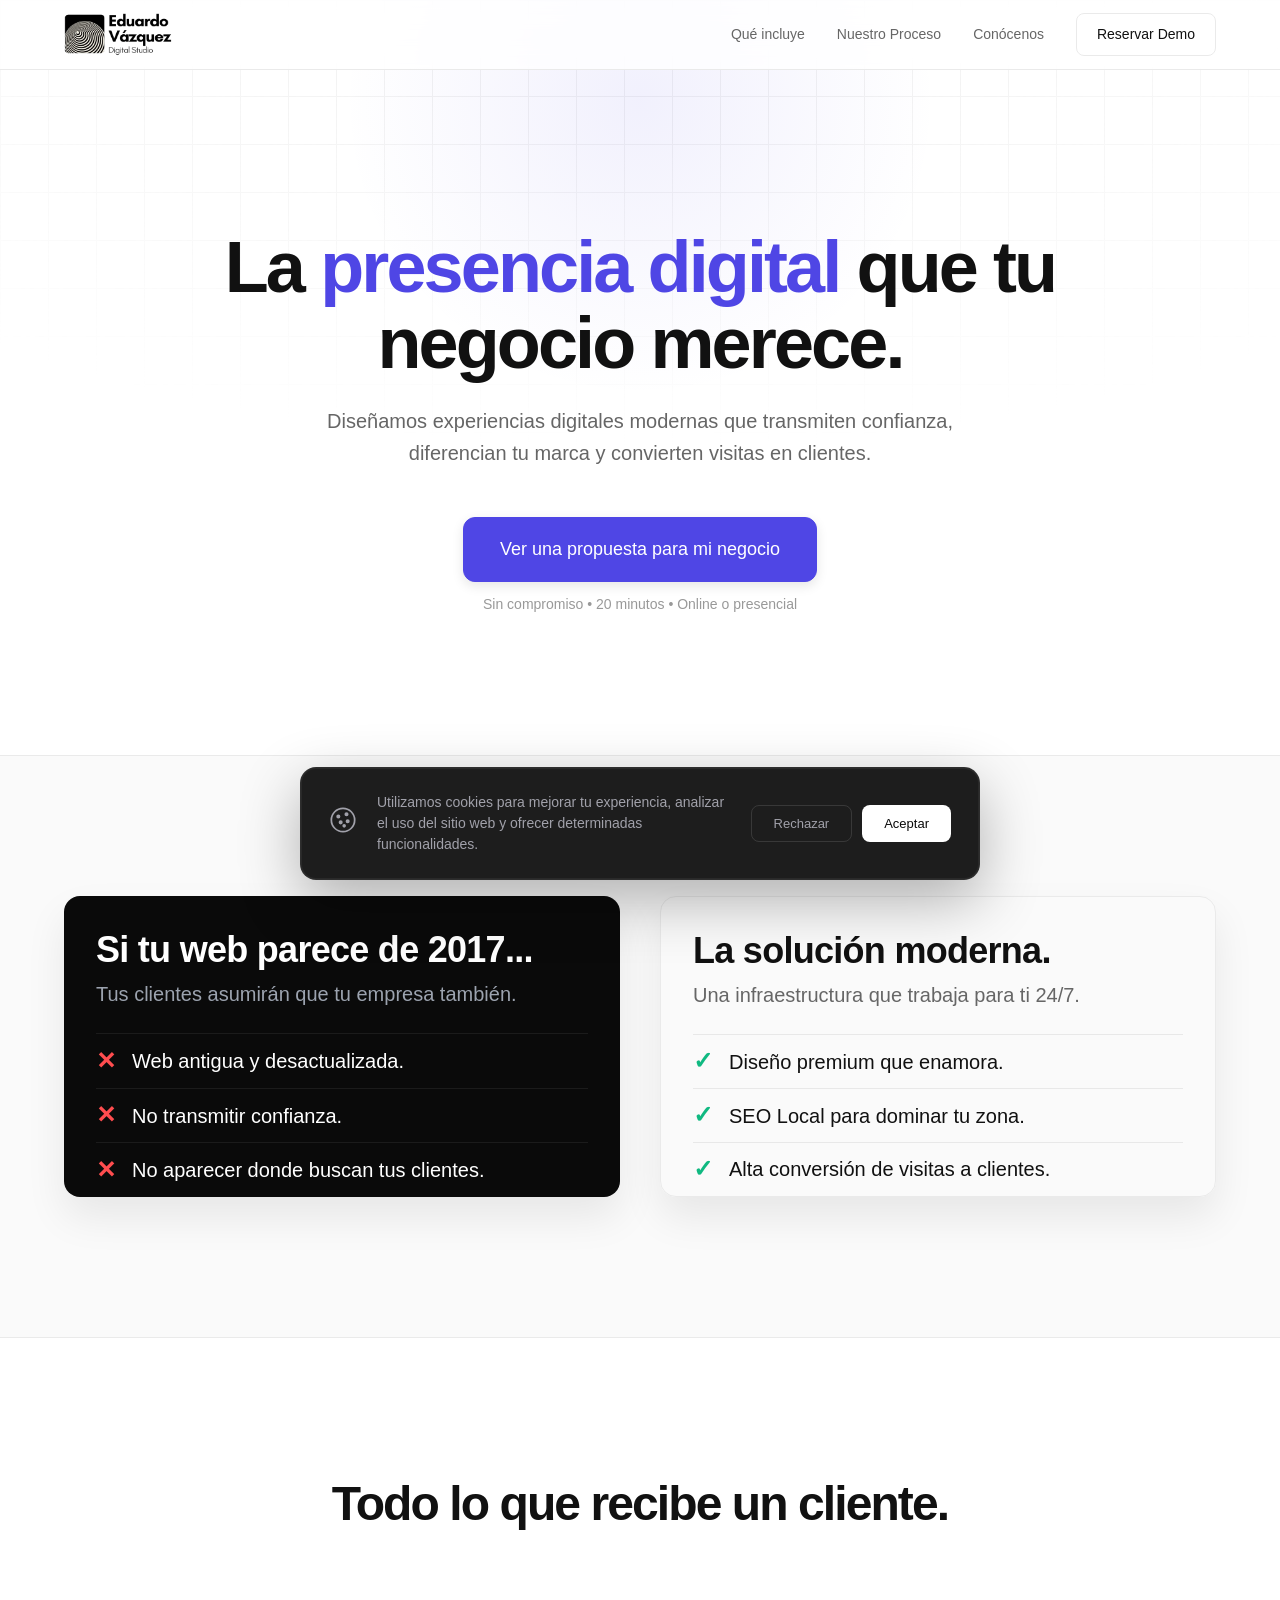
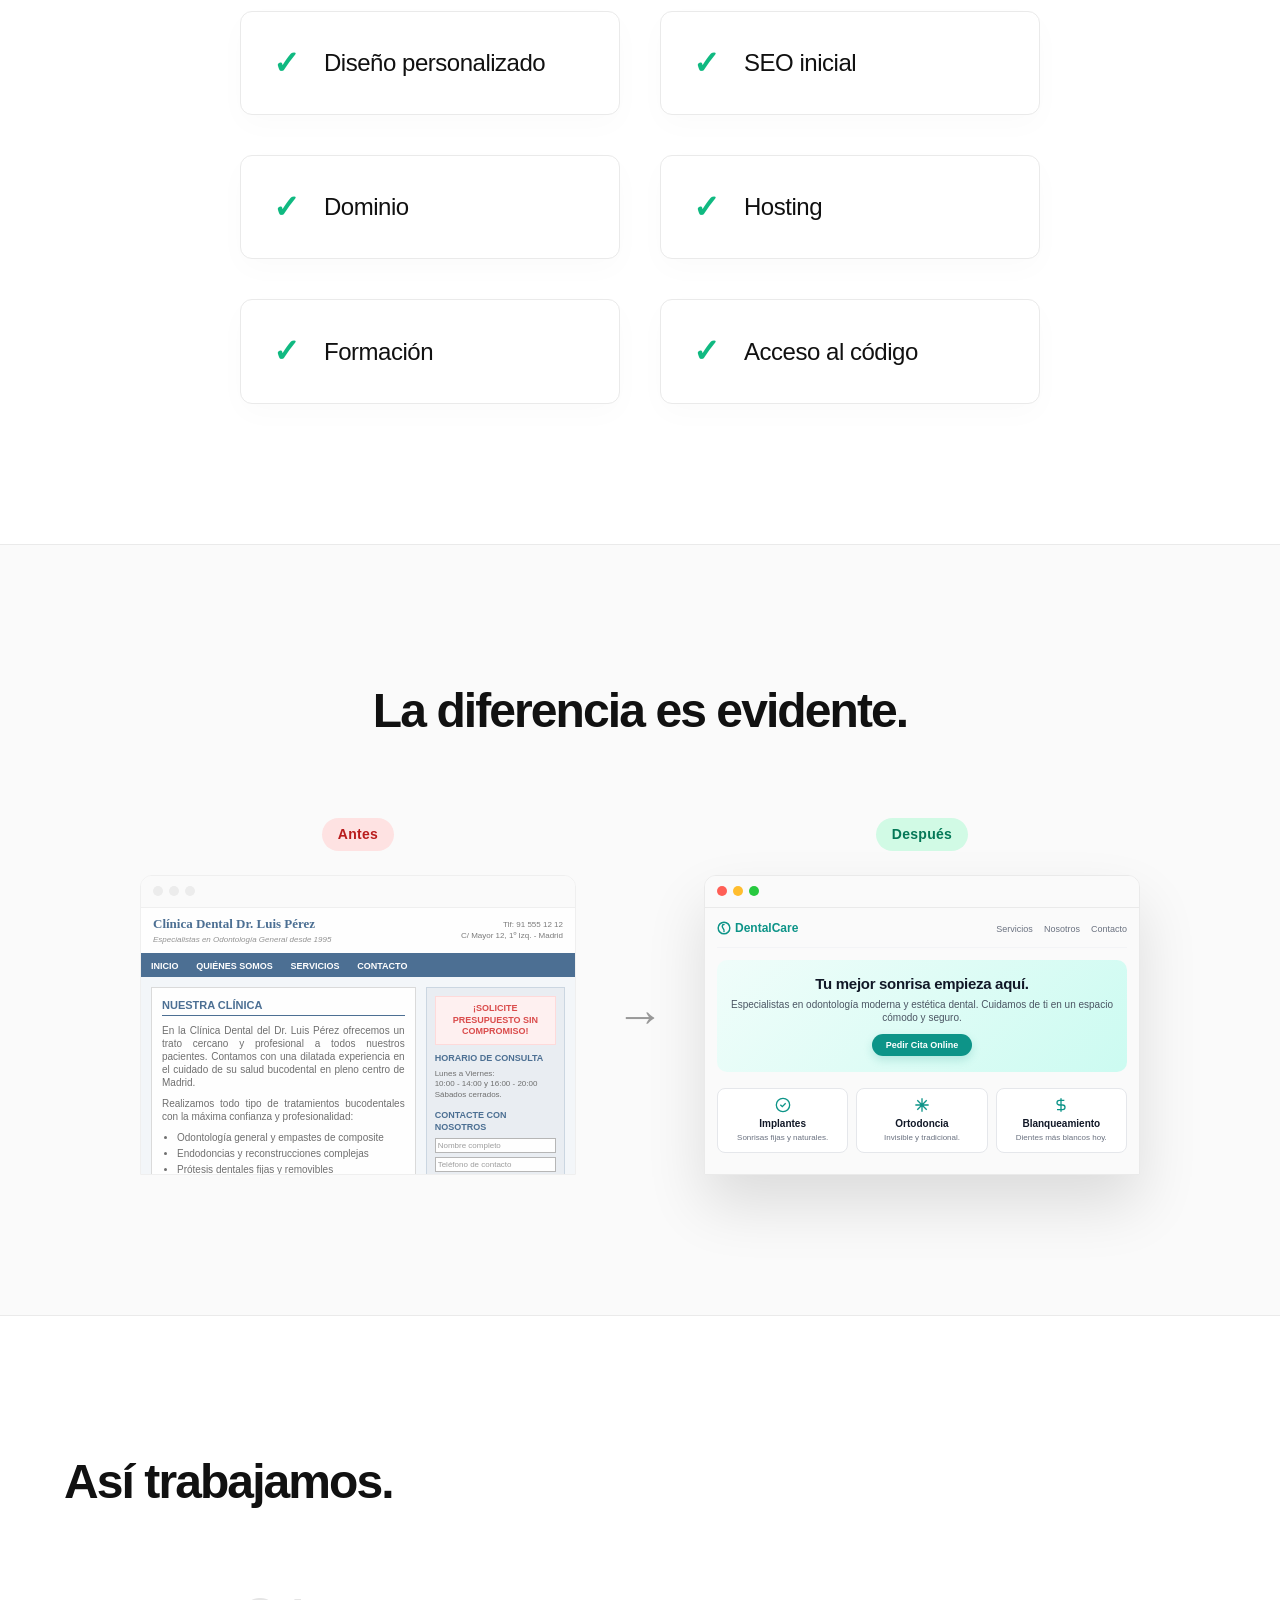
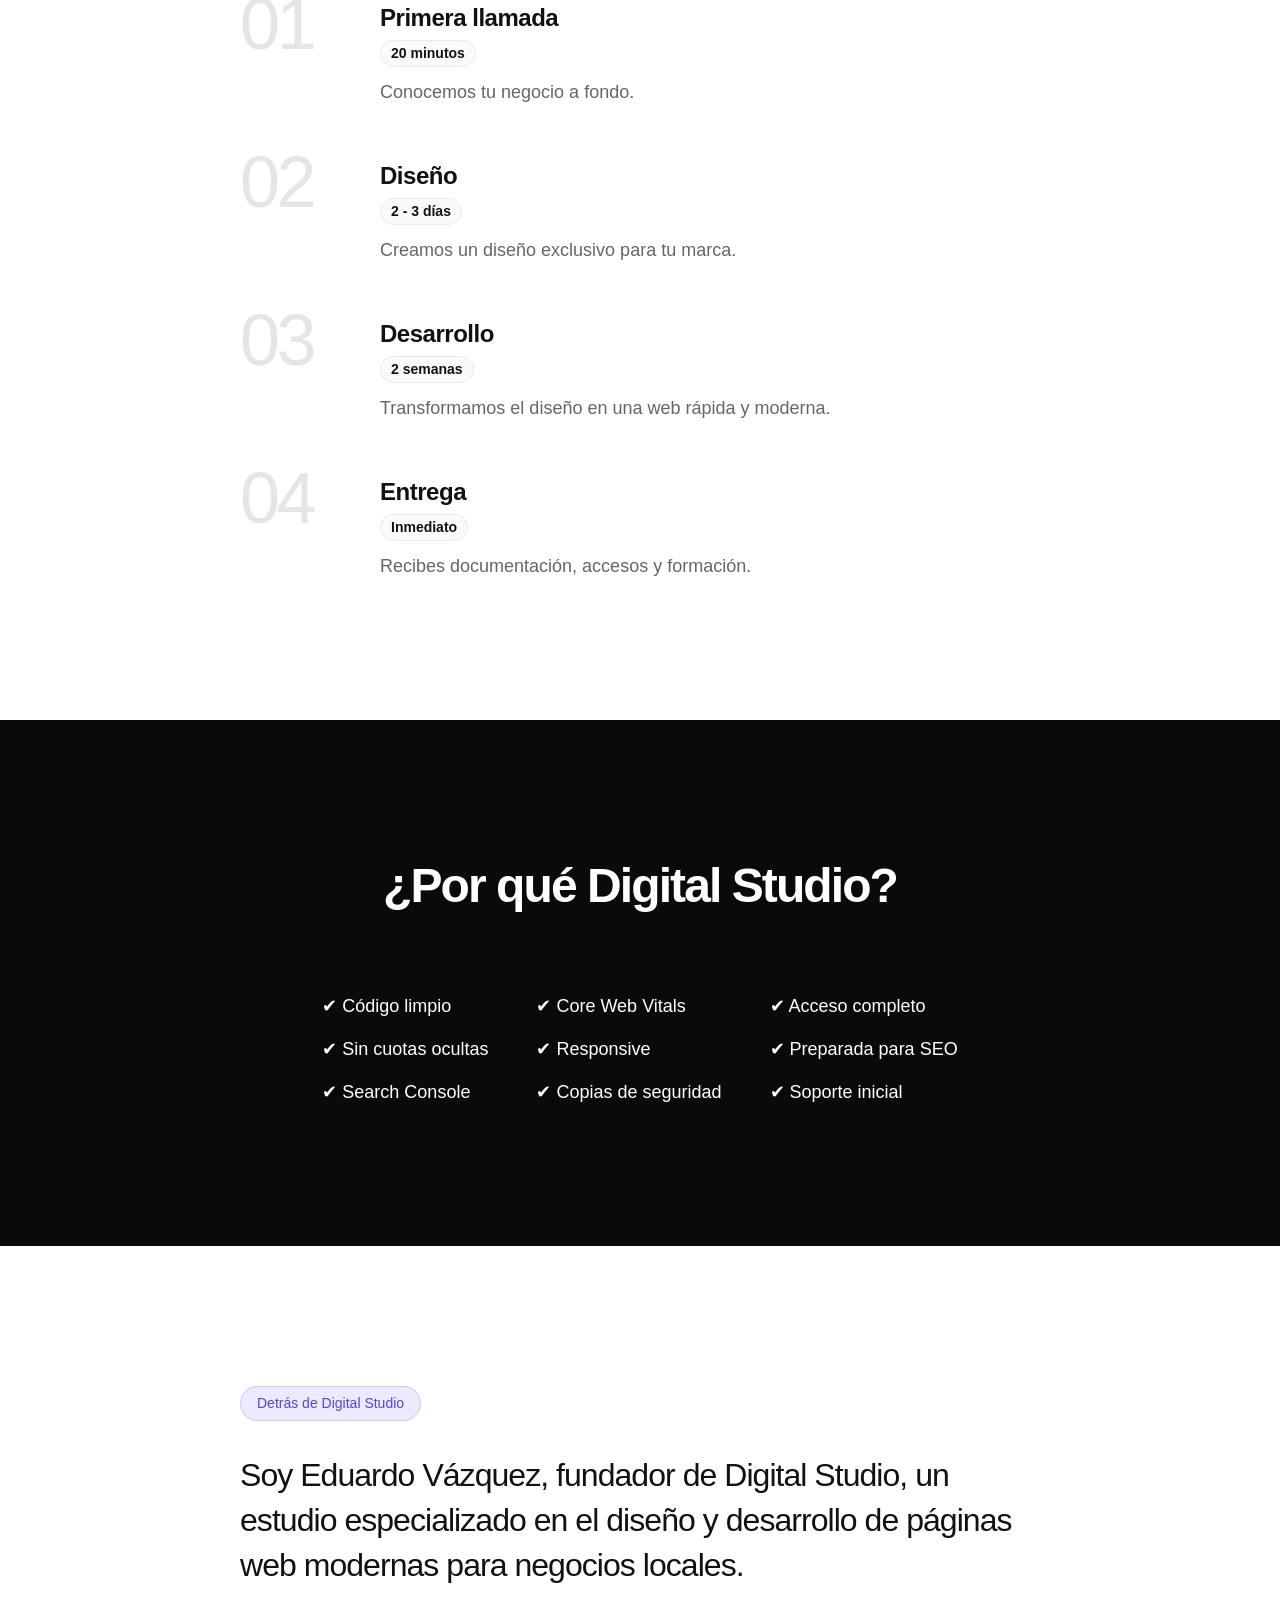
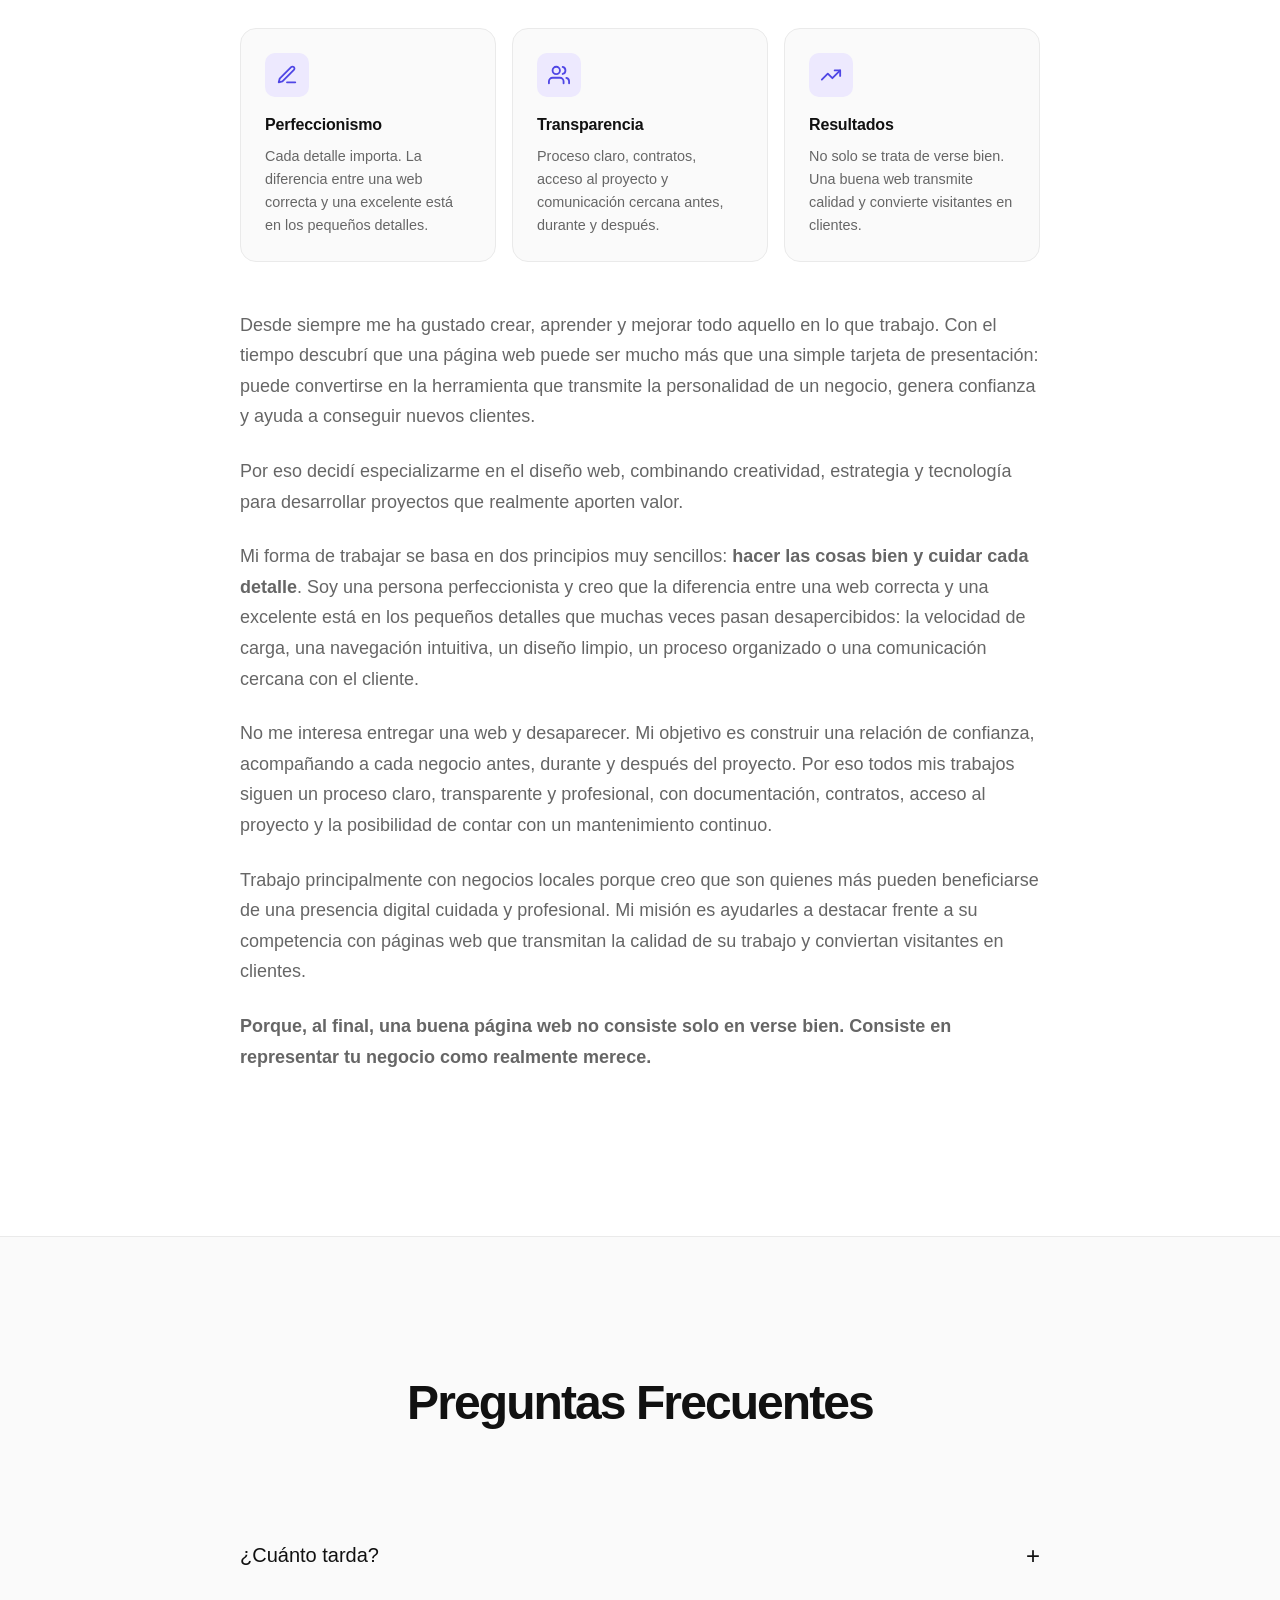
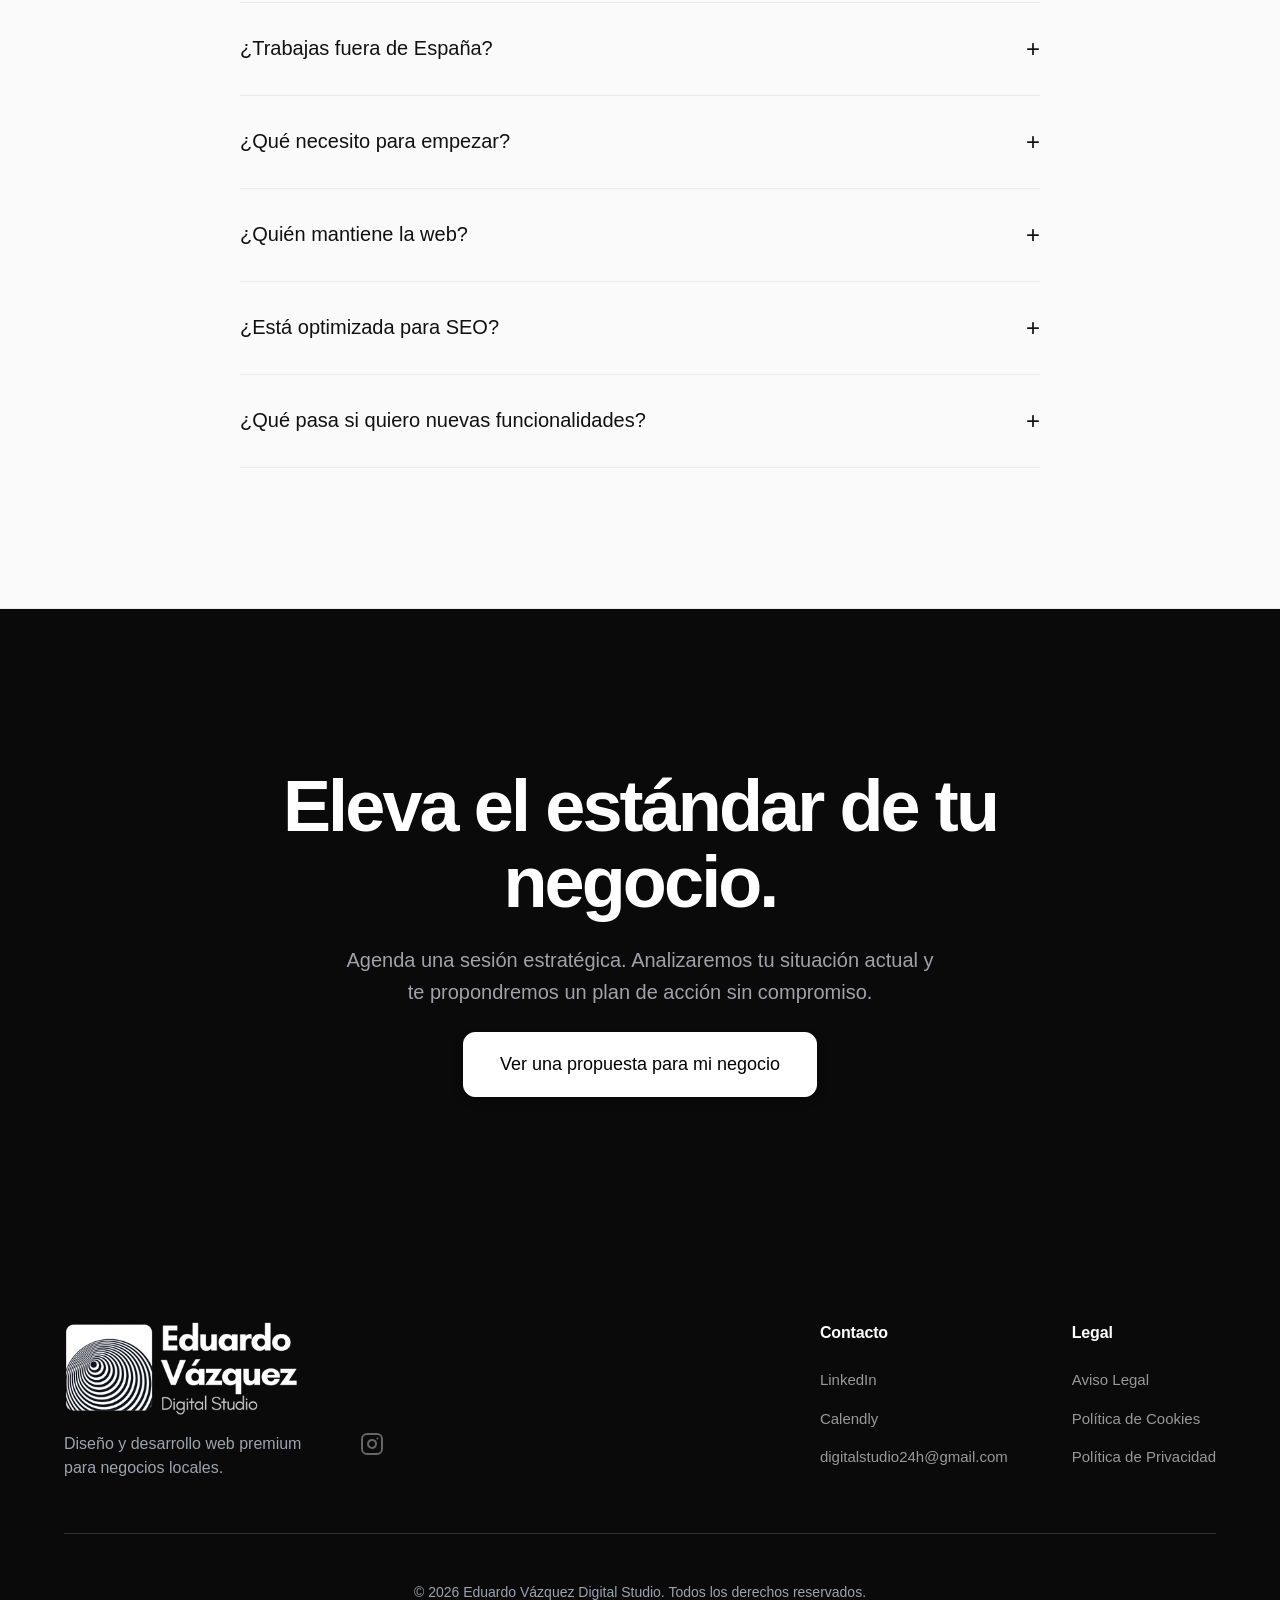
==== commit 034a37fb: "Mejoras visuales: hero con rejilla de fondo + blob acento, color indigo en titulo, tarjetas de valor" ====
--- a/index.html
+++ b/index.html
@@ -7,7 +7,7 @@
     <meta name="description" content="Diseño web de alto rendimiento para negocios locales. Diseñamos experiencias digitales modernas que transmiten confianza, diferencian tu marca y convierten visitas en clientes.">
     <link rel="preconnect" href="https://rsms.me/">
     <link rel="stylesheet" href="https://rsms.me/inter/inter.css">
-    <link rel="stylesheet" href="style.css?v=2">
+    <link rel="stylesheet" href="style.css?v=3">
 </head>
 <body>
     <nav class="navbar">
@@ -29,7 +29,7 @@
     <header id="top" class="hero section">
         <div class="container reveal">
             <h1 class="hero-title">
-                La presencia digital que tu negocio merece.
+                La <span>presencia digital</span> que tu negocio merece.
             </h1>
             <p class="hero-subtitle">
                 Diseñamos experiencias digitales modernas que transmiten confianza, diferencian tu marca y convierten visitas en clientes.
@@ -190,7 +190,31 @@
                 <div class="about-content-col">
                     <span class="badge">Detrás de Digital Studio</span>
                     <h2>Soy Eduardo Vázquez, fundador de Digital Studio, un estudio especializado en el diseño y desarrollo de páginas web modernas para negocios locales.</h2>
-                    
+
+                    <div class="values-grid">
+                        <div class="value-card">
+                            <div class="value-icon">
+                                <svg width="22" height="22" viewBox="0 0 24 24" fill="none" stroke="currentColor" stroke-width="2" stroke-linecap="round" stroke-linejoin="round"><path d="M12 20h9"/><path d="M16.5 3.5a2.121 2.121 0 0 1 3 3L7 19l-4 1 1-4L16.5 3.5z"/></svg>
+                            </div>
+                            <h4>Perfeccionismo</h4>
+                            <p>Cada detalle importa. La diferencia entre una web correcta y una excelente está en los pequeños detalles.</p>
+                        </div>
+                        <div class="value-card">
+                            <div class="value-icon">
+                                <svg width="22" height="22" viewBox="0 0 24 24" fill="none" stroke="currentColor" stroke-width="2" stroke-linecap="round" stroke-linejoin="round"><path d="M17 21v-2a4 4 0 0 0-4-4H5a4 4 0 0 0-4 4v2"/><circle cx="9" cy="7" r="4"/><path d="M23 21v-2a4 4 0 0 0-3-3.87"/><path d="M16 3.13a4 4 0 0 1 0 7.75"/></svg>
+                            </div>
+                            <h4>Transparencia</h4>
+                            <p>Proceso claro, contratos, acceso al proyecto y comunicación cercana antes, durante y después.</p>
+                        </div>
+                        <div class="value-card">
+                            <div class="value-icon">
+                                <svg width="22" height="22" viewBox="0 0 24 24" fill="none" stroke="currentColor" stroke-width="2" stroke-linecap="round" stroke-linejoin="round"><polyline points="22 7 13.5 15.5 8.5 10.5 2 17"/><polyline points="16 7 22 7 22 13"/></svg>
+                            </div>
+                            <h4>Resultados</h4>
+                            <p>No solo se trata de verse bien. Una buena web transmite calidad y convierte visitantes en clientes.</p>
+                        </div>
+                    </div>
+
                     <p>Desde siempre me ha gustado crear, aprender y mejorar todo aquello en lo que trabajo. Con el tiempo descubrí que una página web puede ser mucho más que una simple tarjeta de presentación: puede convertirse en la herramienta que transmite la personalidad de un negocio, genera confianza y ayuda a conseguir nuevos clientes.</p>
                     
                     <p>Por eso decidí especializarme en el diseño web, combinando creatividad, estrategia y tecnología para desarrollar proyectos que realmente aporten valor.</p>
--- a/style.css
+++ b/style.css
@@ -7,7 +7,8 @@
     --text-tertiary: #999999;
     --border-color: #eaeaea;
     --border-dark: #333333;
-    --accent: #000000;
+    --accent: #4f46e5;
+    --accent-light: #ede9fe;
     --nav-height: 70px;
     --radius-lg: 24px;
     --radius-md: 12px;
@@ -82,10 +83,42 @@
 .btn-outline:hover { background-color: var(--bg-light); border-color: #ccc; }
 
 /* Hero */
-.hero { padding-top: calc(160px + var(--nav-height)); text-align: center; }
+.hero {
+    padding-top: calc(160px + var(--nav-height));
+    text-align: center;
+    position: relative;
+    overflow: hidden;
+}
+.hero::before {
+    content: '';
+    position: absolute;
+    inset: 0;
+    background-image:
+        linear-gradient(to right, #eaeaea 1px, transparent 1px),
+        linear-gradient(to bottom, #eaeaea 1px, transparent 1px);
+    background-size: 48px 48px;
+    mask-image: radial-gradient(ellipse 80% 60% at 50% 0%, black 30%, transparent 100%);
+    -webkit-mask-image: radial-gradient(ellipse 80% 60% at 50% 0%, black 30%, transparent 100%);
+    opacity: 0.6;
+    z-index: 0;
+}
+.hero::after {
+    content: '';
+    position: absolute;
+    top: -200px;
+    left: 50%;
+    transform: translateX(-50%);
+    width: 600px;
+    height: 600px;
+    background: radial-gradient(ellipse, rgba(79, 70, 229, 0.08) 0%, transparent 70%);
+    z-index: 0;
+    pointer-events: none;
+}
+.hero .container { position: relative; z-index: 1; }
 .hero-title {
     font-size: 4.5rem; font-weight: 700; letter-spacing: -0.04em; line-height: 1.05; margin-bottom: 24px; max-width: 900px; margin-inline: auto;
 }
+.hero-title span { color: var(--accent); }
 .hero-subtitle { font-size: 1.25rem; color: var(--text-secondary); max-width: 650px; margin: 0 auto 48px; line-height: 1.6; }
 .hero-cta { display: flex; flex-direction: column; align-items: center; gap: 12px; }
 .cta-note { font-size: 0.875rem; color: var(--text-tertiary); font-weight: 400; }
@@ -247,9 +280,17 @@
     70% { transform: scale(1); box-shadow: 0 0 0 6px rgba(16, 185, 129, 0); }
     100% { transform: scale(0.95); box-shadow: 0 0 0 0 rgba(16, 185, 129, 0); }
 }
-.about-content-col .badge { display: inline-block; padding: 6px 16px; background: var(--bg-light); border: 1px solid var(--border-color); border-radius: 100px; font-size: 0.875rem; margin-bottom: 32px; }
-.about-content-col h2 { font-size: 2rem; font-weight: 500; line-height: 1.4; letter-spacing: -0.03em; margin-bottom: 48px; }
+.about-content-col .badge { display: inline-block; padding: 6px 16px; background: var(--accent-light); border: 1px solid rgba(79, 70, 229, 0.2); border-radius: 100px; font-size: 0.875rem; margin-bottom: 32px; color: var(--accent); font-weight: 500; }
+.about-content-col h2 { font-size: 2rem; font-weight: 500; line-height: 1.4; letter-spacing: -0.03em; margin-bottom: 40px; }
 .about-content-col p { font-size: 1.125rem; color: var(--text-secondary); margin-bottom: 24px; line-height: 1.7; }
+
+/* Value Cards */
+.values-grid { display: grid; grid-template-columns: repeat(3, 1fr); gap: 16px; margin-bottom: 48px; }
+.value-card { padding: 24px; border: 1px solid var(--border-color); border-radius: 16px; background: var(--bg-light); transition: border-color 0.2s, box-shadow 0.2s; }
+.value-card:hover { border-color: rgba(79, 70, 229, 0.3); box-shadow: 0 8px 24px rgba(79, 70, 229, 0.06); }
+.value-icon { width: 44px; height: 44px; background: var(--accent-light); border-radius: 10px; display: flex; align-items: center; justify-content: center; margin-bottom: 16px; color: var(--accent); }
+.value-card h4 { font-size: 1rem; font-weight: 600; margin-bottom: 8px; letter-spacing: -0.01em; }
+.value-card p { font-size: 0.9rem; color: var(--text-secondary); line-height: 1.6; margin-bottom: 0; }
 
 /* FAQ */
 .faq-list { max-width: 800px; margin: 0 auto; }
@@ -309,7 +350,8 @@
     .timeline-item { flex-direction: column; gap: 16px; }
     .step-num { font-size: 3rem; }
     
-    .about-wrapper { grid-template-columns: 1fr; gap: 40px; }
+    .about-wrapper { gap: 40px; }
+    .values-grid { grid-template-columns: 1fr; }
     .about-image-col { position: relative; top: 0; max-width: 320px; margin: 0 auto; }
     
     .footer-content { flex-direction: column; }
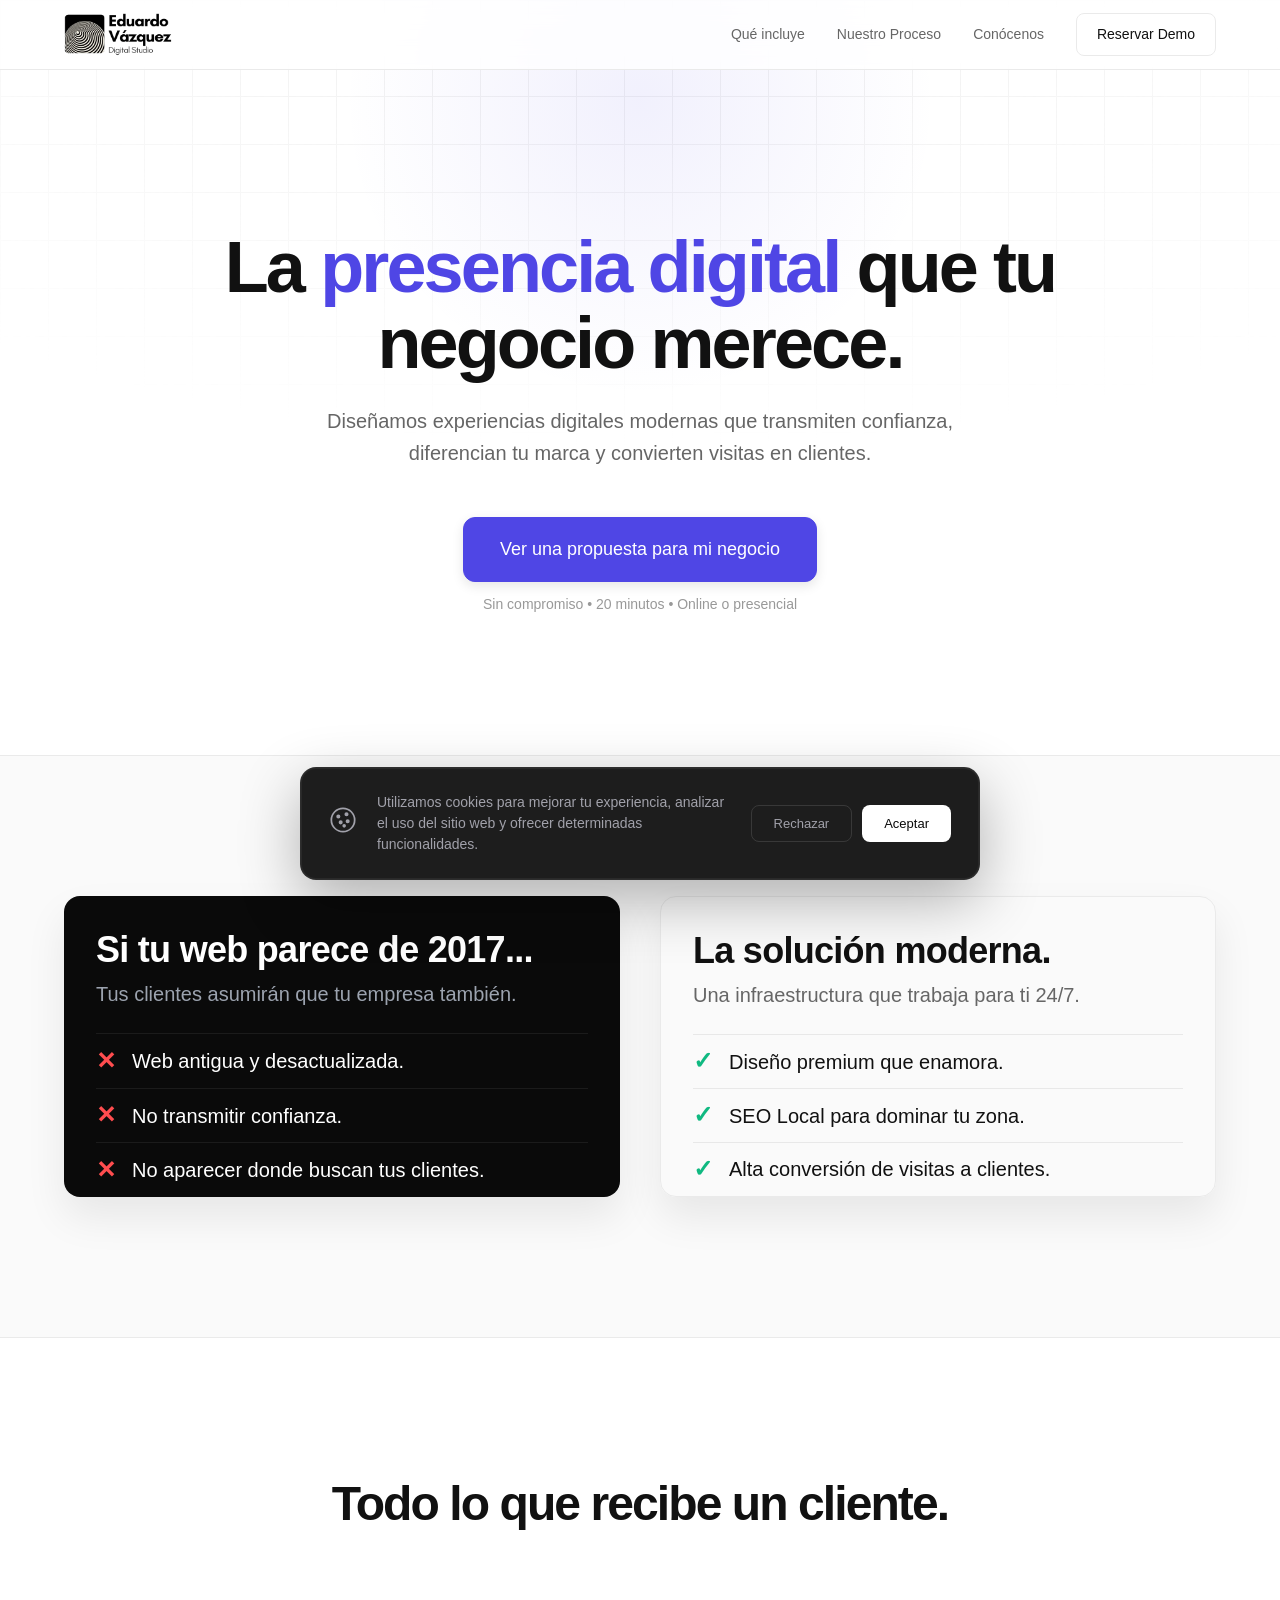
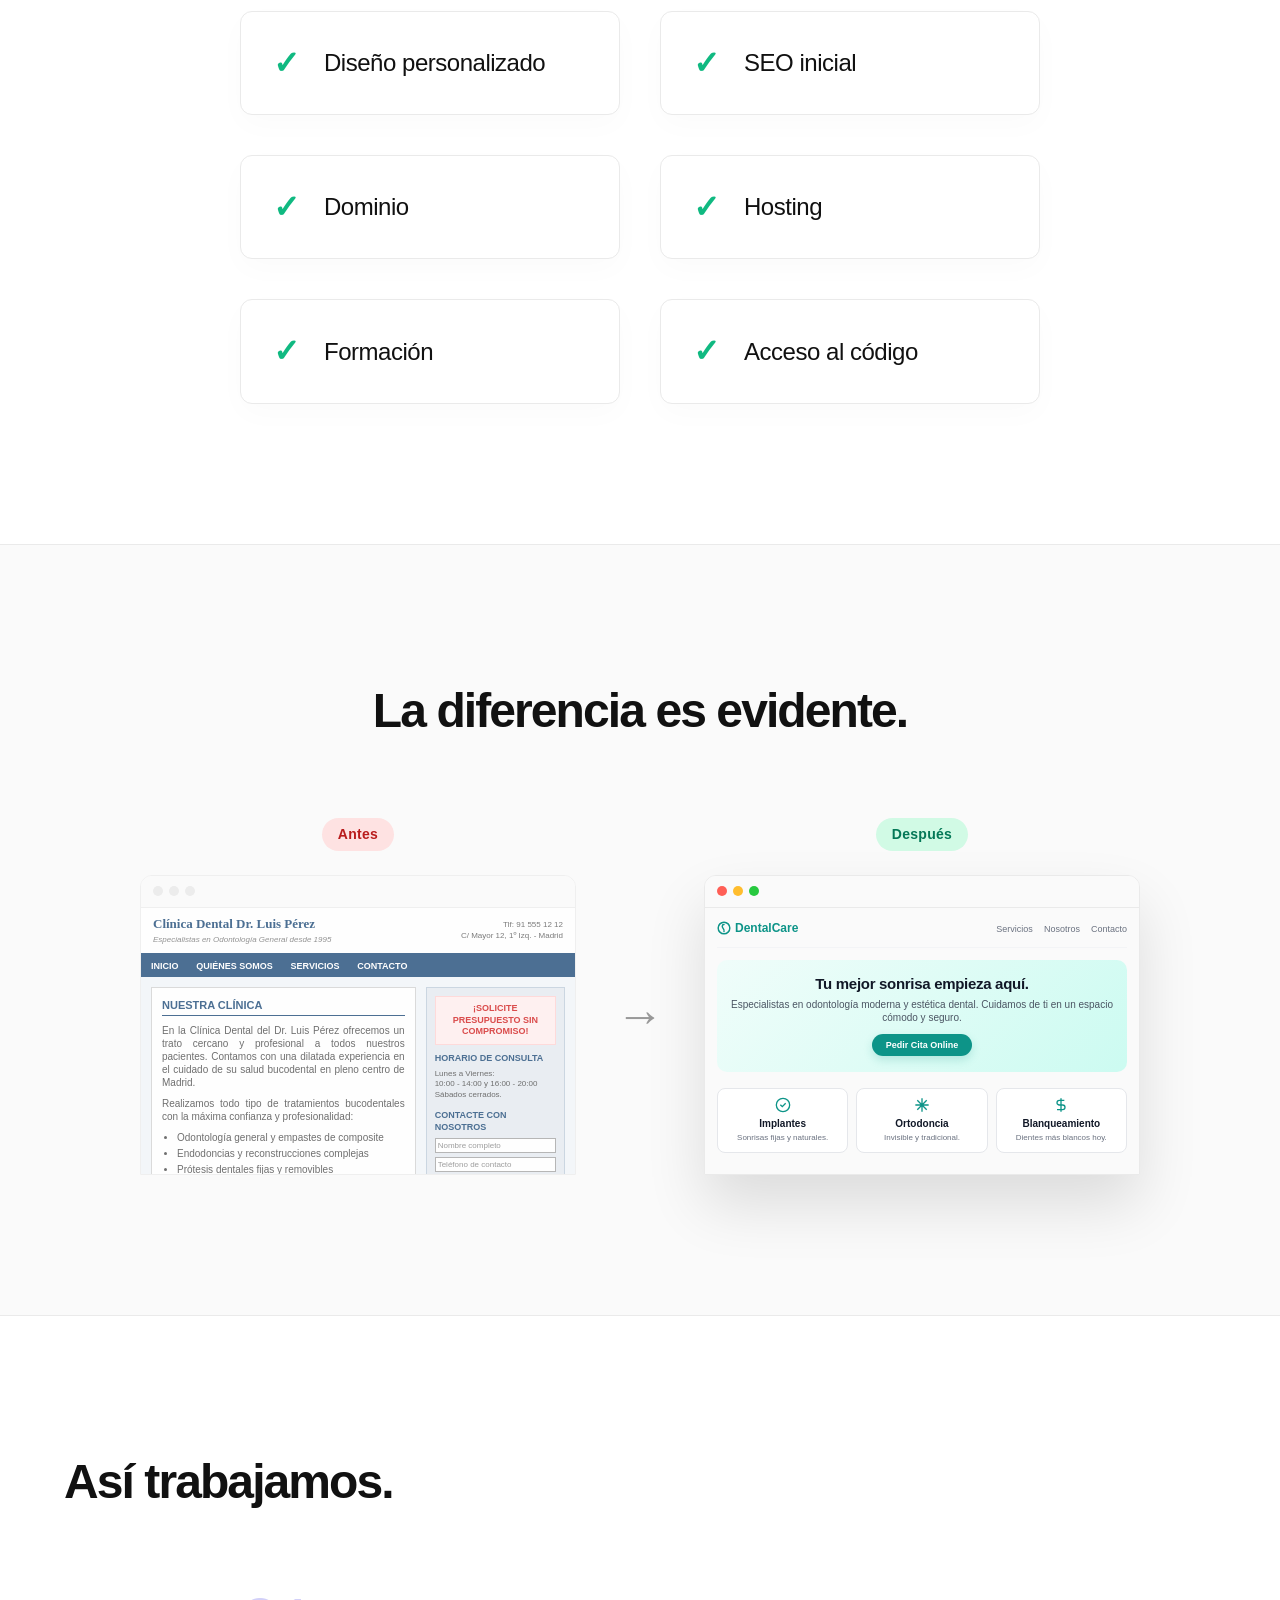
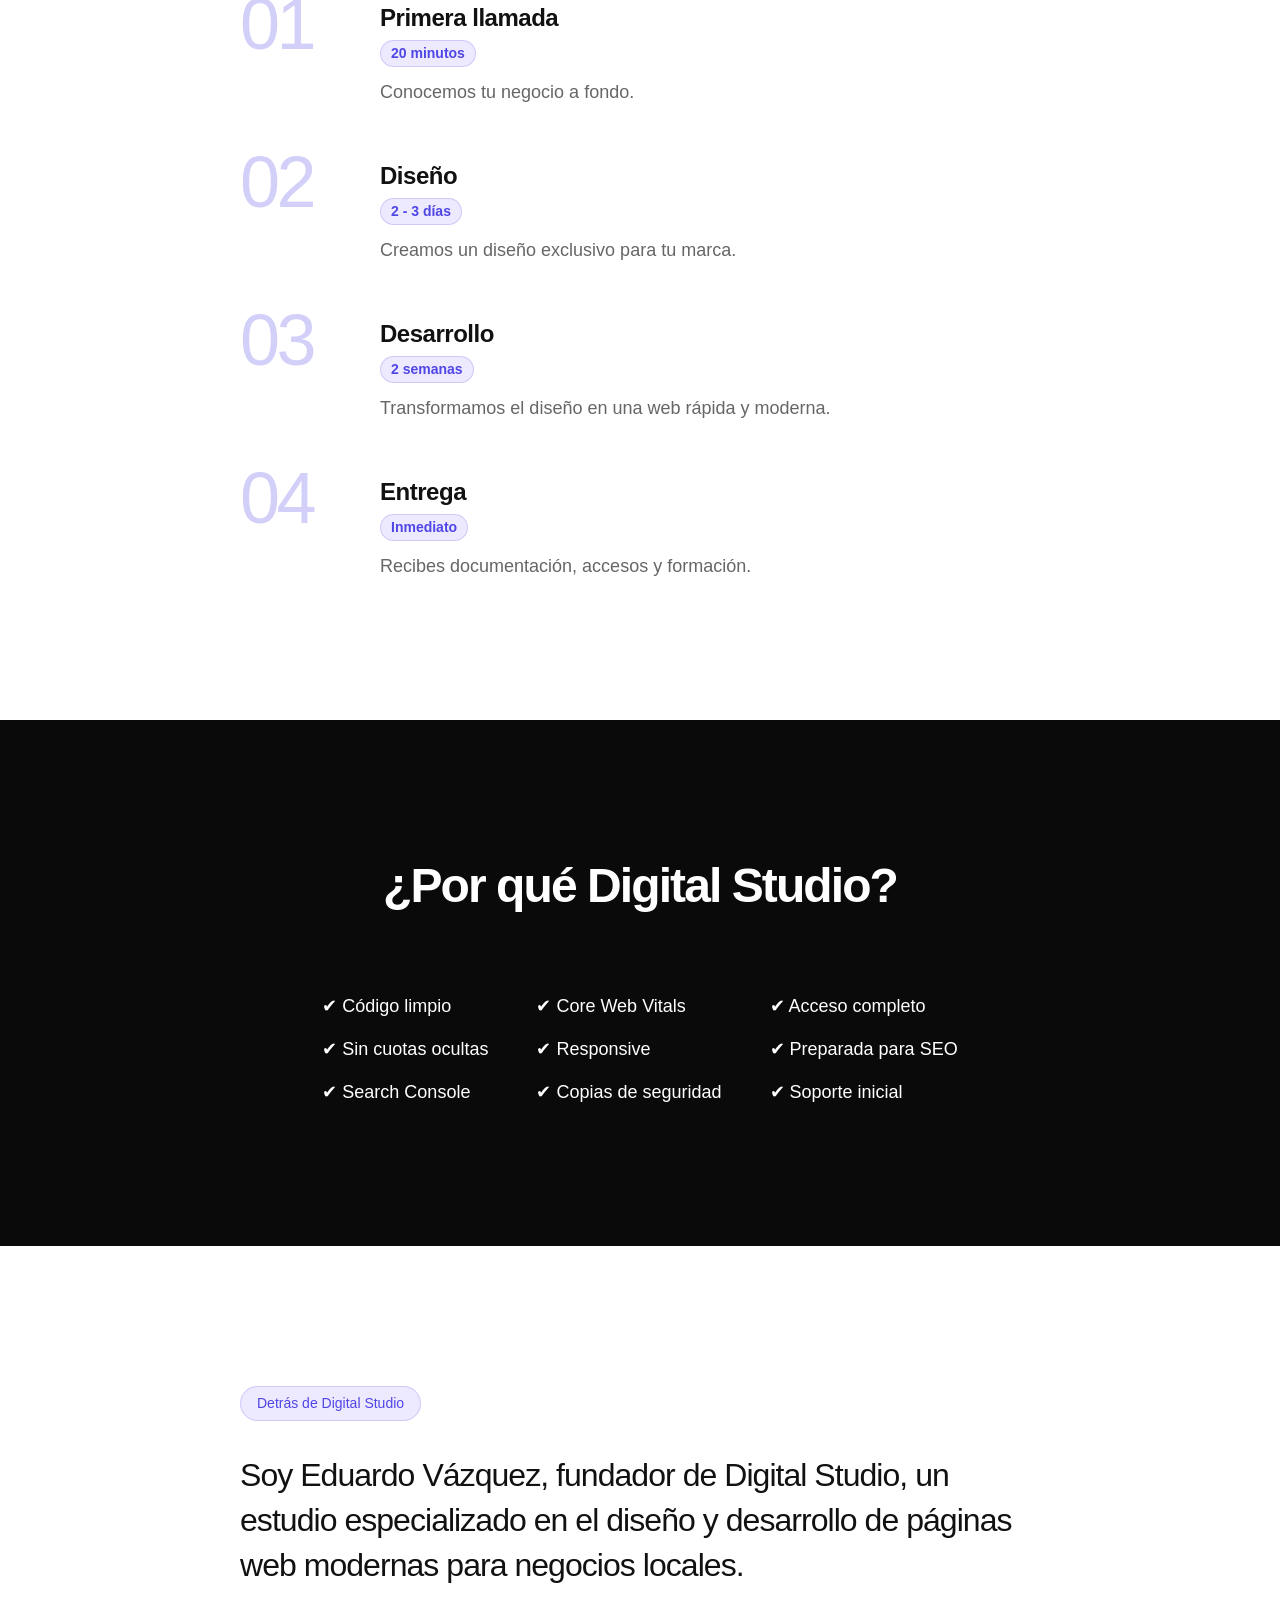
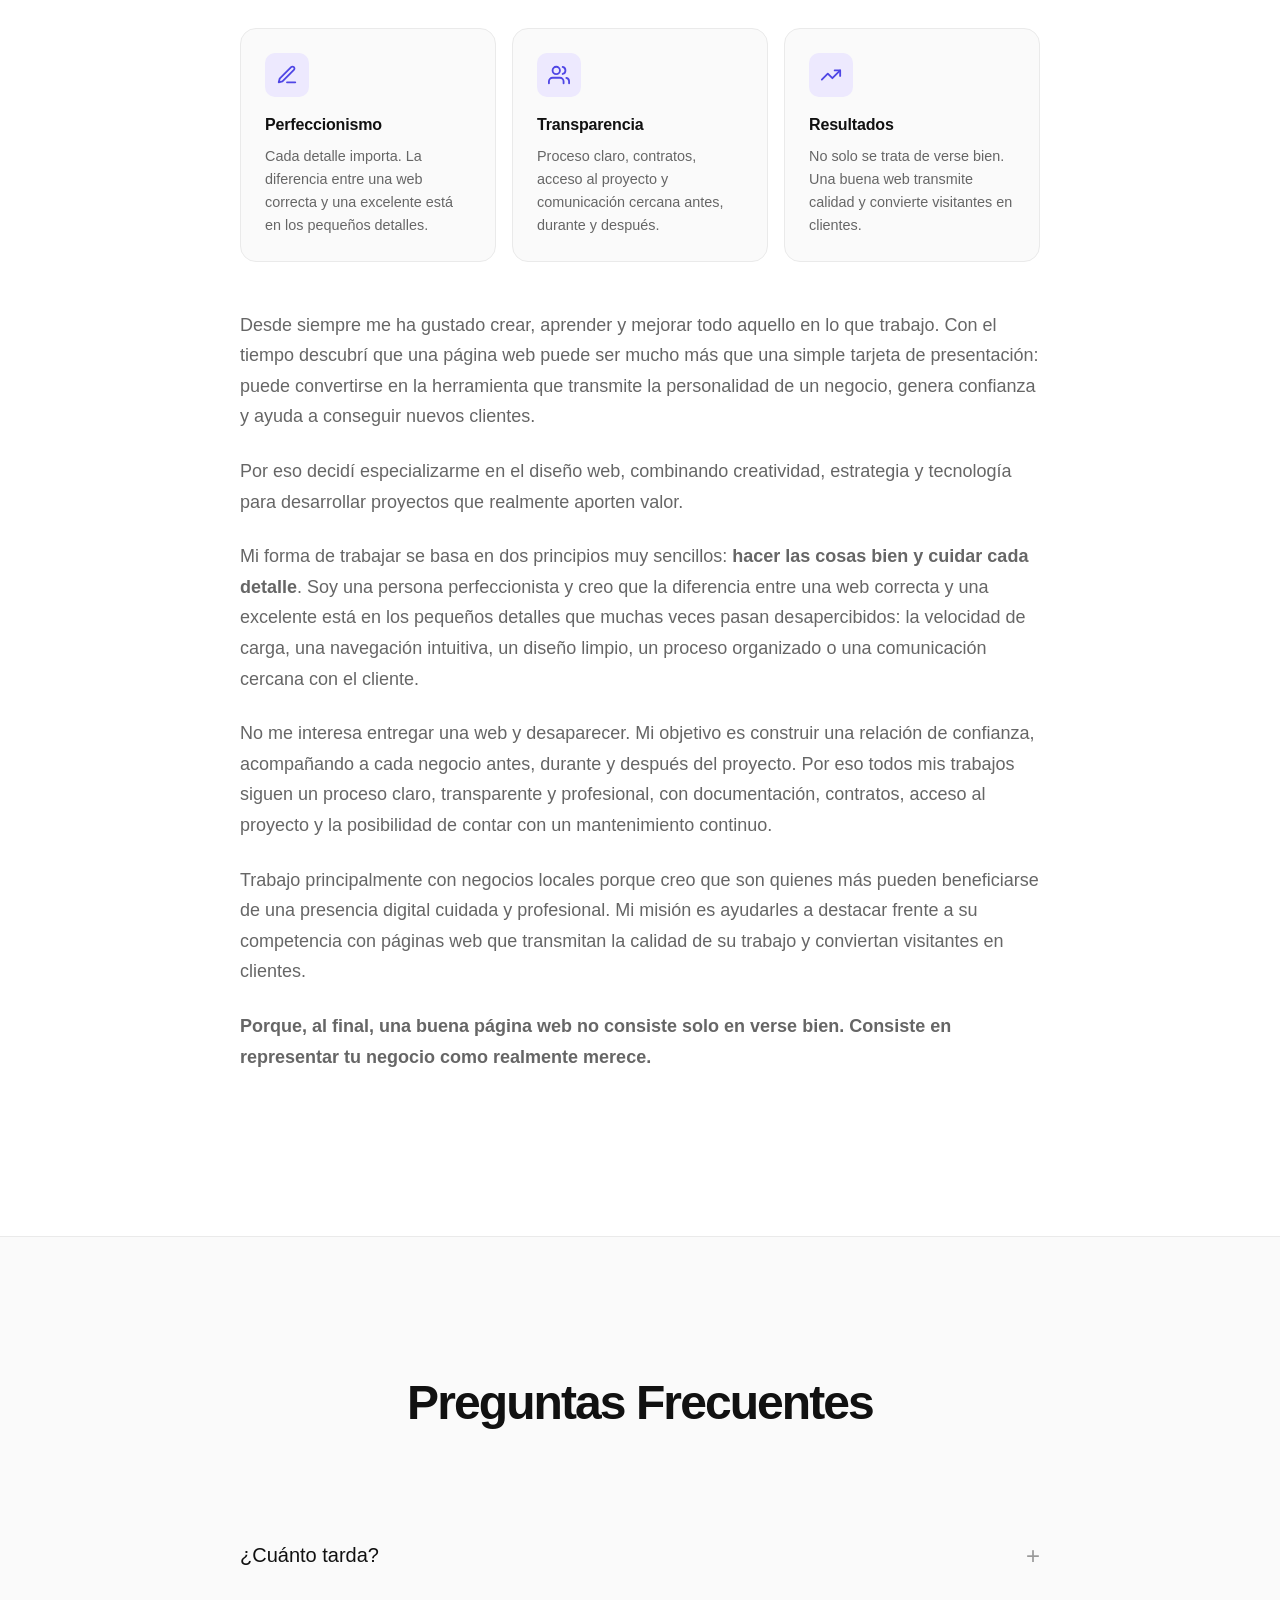
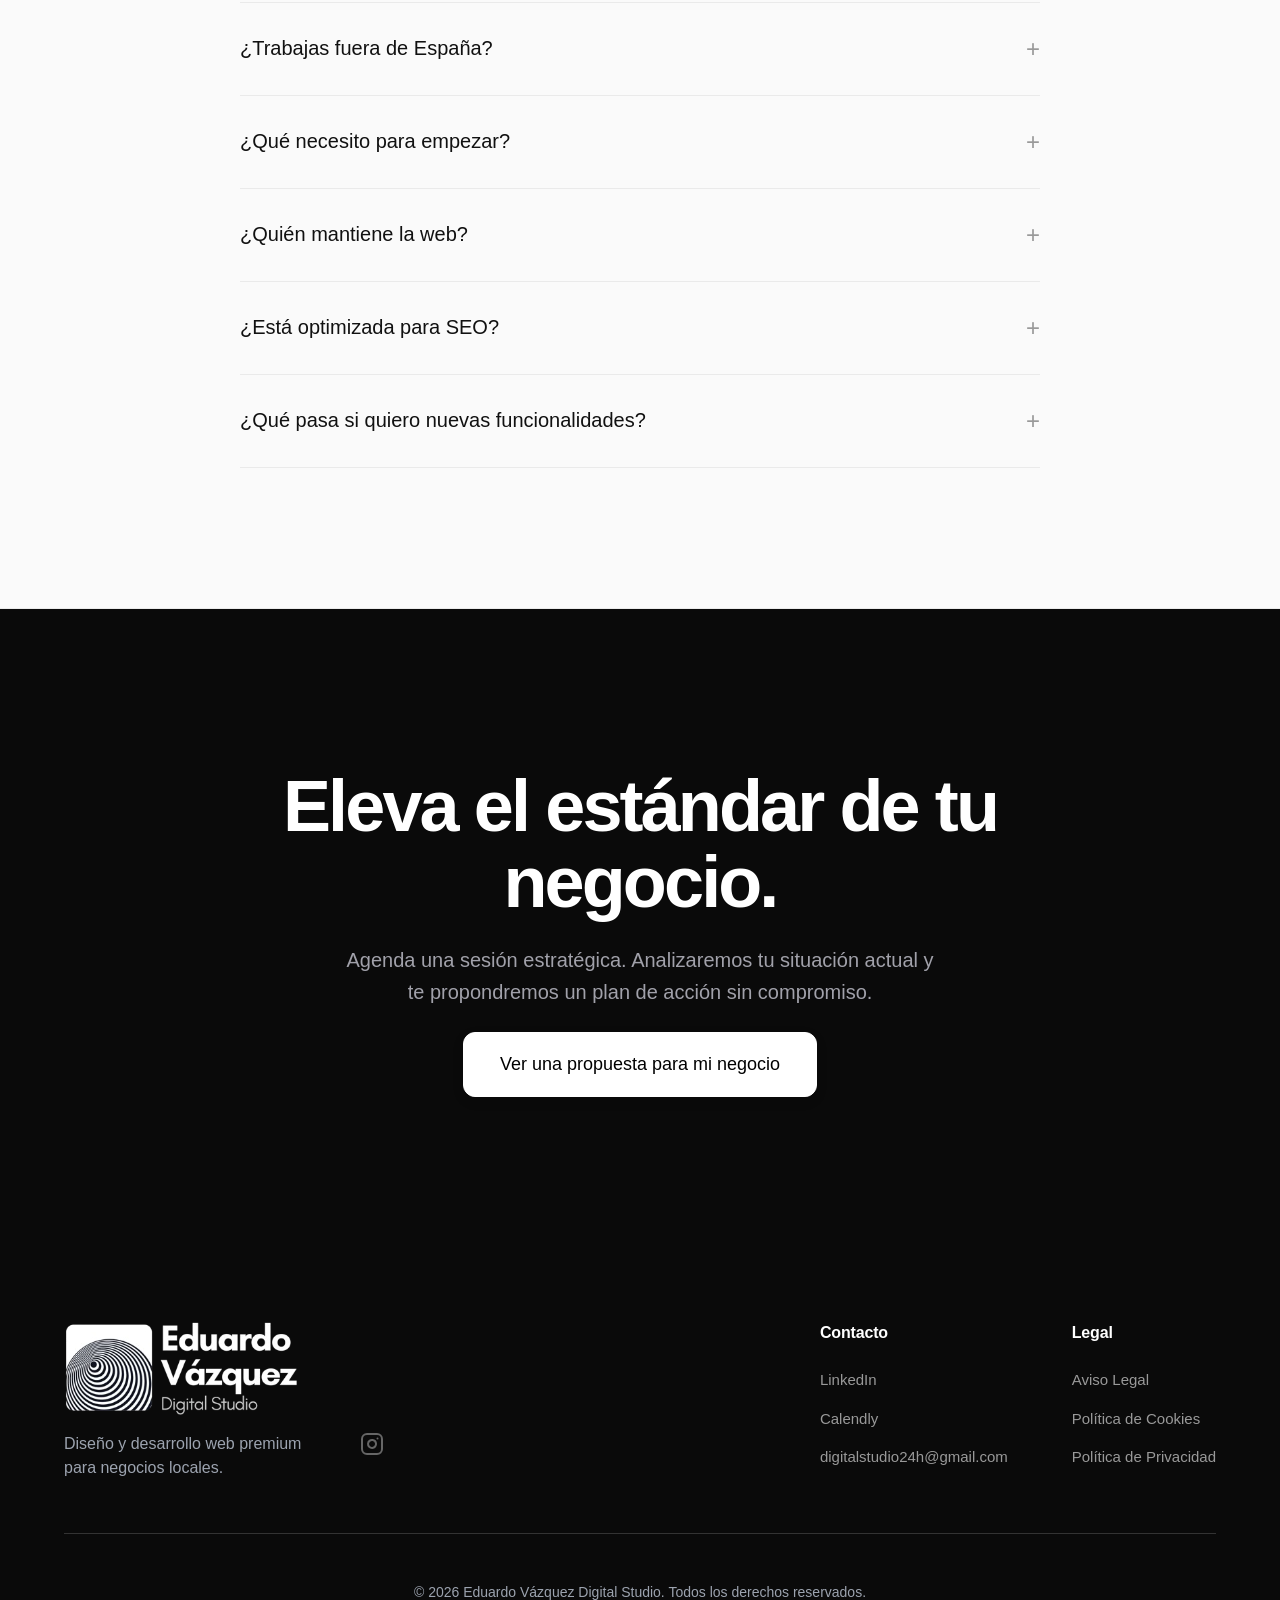
==== commit ff54c7f4: "Añadir color acento indigo en: cruces FAQ, numeros Asi Trabajamos, badges de tiempo, numeros estadis" ====
--- a/index.html
+++ b/index.html
@@ -7,7 +7,7 @@
     <meta name="description" content="Diseño web de alto rendimiento para negocios locales. Diseñamos experiencias digitales modernas que transmiten confianza, diferencian tu marca y convierten visitas en clientes.">
     <link rel="preconnect" href="https://rsms.me/">
     <link rel="stylesheet" href="https://rsms.me/inter/inter.css">
-    <link rel="stylesheet" href="style.css?v=3">
+    <link rel="stylesheet" href="style.css?v=5">
 </head>
 <body>
     <nav class="navbar">
--- a/style.css
+++ b/style.css
@@ -169,8 +169,8 @@
 /* Stats */
 .stats-grid { display: grid; grid-template-columns: repeat(4, 1fr); gap: 32px; text-align: center; }
 .stat-card { padding: 32px 0; }
-.stat-number { font-size: 4rem; font-weight: 700; letter-spacing: -0.05em; display: inline-block; line-height: 1; }
-.stat-suffix { font-size: 3rem; font-weight: 700; letter-spacing: -0.05em; color: var(--text-primary); }
+.stat-number { font-size: 4rem; font-weight: 700; letter-spacing: -0.05em; display: inline-block; line-height: 1; color: var(--accent); }
+.stat-suffix { font-size: 3rem; font-weight: 700; letter-spacing: -0.05em; color: var(--accent); }
 .stat-label { font-size: 1.125rem; color: var(--text-secondary); margin-top: 12px; font-weight: 500; }
 
 /* Deliverables Clean Grid */
@@ -192,10 +192,10 @@
 /* Timeline */
 .timeline { display: flex; flex-direction: column; gap: 40px; max-width: 800px; margin: 0 auto; }
 .timeline-item { display: flex; gap: 40px; align-items: flex-start; }
-.step-num { font-size: 4.5rem; font-weight: 200; color: #e5e5e5; line-height: 1; letter-spacing: -0.05em; min-width: 100px; }
+.step-num { font-size: 4.5rem; font-weight: 200; color: var(--accent); line-height: 1; letter-spacing: -0.05em; min-width: 100px; opacity: 0.25; }
 .step-content { padding-top: 12px; }
 .step-content h3 { font-size: 1.5rem; font-weight: 600; margin-bottom: 4px; letter-spacing: -0.02em;}
-.step-time { display: inline-block; font-size: 0.875rem; color: var(--text-primary); font-weight: 600; background: var(--bg-light); border: 1px solid var(--border-color); padding: 2px 10px; border-radius: 100px; margin-bottom: 12px; }
+.step-time { display: inline-block; font-size: 0.875rem; color: var(--accent); font-weight: 600; background: var(--accent-light); border: 1px solid rgba(79, 70, 229, 0.2); padding: 2px 10px; border-radius: 100px; margin-bottom: 12px; }
 .step-content p { font-size: 1.125rem; color: var(--text-secondary); }
 
 /* Portfolio */
@@ -218,54 +218,8 @@
     max-width: 800px;
     margin: 0 auto;
 }
-.about-image-col {
-    position: sticky;
-    top: calc(var(--nav-height) + 40px);
-}
-.about-image-container {
-    position: relative;
-    border-radius: var(--radius-lg);
-    overflow: hidden;
-    box-shadow: var(--shadow-2xl);
-    aspect-ratio: 4/5;
-    background: linear-gradient(135deg, #f3f4f6 0%, #e5e7eb 100%);
-    border: 1px solid var(--border-color);
-    padding: 40px;
-    display: flex;
-    justify-content: center;
-    align-items: center;
-}
-.about-img {
-    width: 100%;
-    height: auto;
-    aspect-ratio: 1/1;
-    border-radius: 50%;
-    object-fit: cover;
-    display: block;
-    box-shadow: 0 20px 40px rgba(0,0,0,0.08);
-    transition: transform 0.6s cubic-bezier(0.16, 1, 0.3, 1);
-}
-.about-image-container:hover .about-img {
-    transform: scale(1.03);
-}
-.about-image-badge {
-    position: absolute;
-    bottom: 20px;
-    left: 20px;
-    background: rgba(10, 10, 10, 0.75);
-    backdrop-filter: blur(12px);
-    -webkit-backdrop-filter: blur(12px);
-    border: 1px solid rgba(255, 255, 255, 0.1);
-    color: white;
-    padding: 8px 16px;
-    border-radius: 100px;
-    font-size: 0.75rem;
-    font-weight: 600;
-    display: flex;
-    align-items: center;
-    gap: 8px;
-    box-shadow: 0 4px 12px rgba(0,0,0,0.1);
-}
+
+
 .badge-dot {
     width: 6px;
     height: 6px;
@@ -298,8 +252,9 @@
 .faq-question { width: 100%; text-align: left; padding: 32px 0; background: transparent; border: none; font-size: 1.25rem; font-weight: 500; cursor: pointer; display: flex; justify-content: space-between; align-items: center; font-family: inherit; color: inherit; }
 .faq-answer { max-height: 0; overflow: hidden; transition: max-height 0.35s cubic-bezier(0.4, 0, 0.2, 1); will-change: max-height; }
 .faq-answer p { padding-bottom: 32px; color: var(--text-secondary); font-size: 1.125rem; line-height: 1.6; }
-.faq-icon { font-size: 1.5rem; font-weight: 300; transition: transform 0.3s ease; }
-.faq-item.active .faq-icon { transform: rotate(45deg); }
+.faq-icon { font-size: 1.5rem; font-weight: 300; transition: transform 0.3s ease, color 0.3s ease; color: var(--text-tertiary); }
+.faq-item.active .faq-icon { transform: rotate(45deg); color: var(--accent); }
+.faq-item.active .faq-question { color: var(--accent); }
 
 /* CTA Final */
 .cta-section { padding: 160px 0; }
@@ -323,20 +278,16 @@
 
 /* Responsive */
 @media (max-width: 900px) {
-    .hero-title { font-size: 3rem; }
-    .mockup-composition { height: auto; flex-direction: column; align-items: center; gap: 24px; padding-bottom: 40px;}
-    .mockup-laptop { width: 100%; height: 300px; }
-    .mockup-tablet, .mockup-mobile { position: relative; left: 0; right: 0; bottom: 0; }
-    
-    .comparison-grid { grid-template-columns: 1fr; gap: 24px; text-align: center; }
-    .comp-item { justify-content: center; }
-    .stats-grid { grid-template-columns: 1fr 1fr; gap: 40px; }
-    .deliverables-clean-grid { grid-template-columns: repeat(2, 1fr); gap: 16px; }
-    .deliverable-item { flex-direction: column; text-align: center; gap: 12px; padding: 24px 16px; }
-    .deliverable-item h3 { font-size: 1.125rem; }
-    .before-after-grid { flex-direction: column; gap: 24px; }
-    .ba-arrow { transform: rotate(90deg); margin-top: 0; }
-    
+    /* General */
+    .section { padding: 80px 0; }
+
+    /* Hero */
+    .hero { padding-top: calc(100px + var(--nav-height)); }
+    .hero-title { font-size: 2.5rem; }
+    .hero-subtitle { font-size: 1.05rem; }
+    .btn-large { padding: 14px 28px; font-size: 1rem; }
+
+    /* Navigation */
     .mobile-menu-toggle { display: block; }
     .nav-links {
         display: none; flex-direction: column; position: absolute;
@@ -346,14 +297,39 @@
         box-shadow: 0 10px 30px rgba(0,0,0,0.08); gap: 24px; text-align: center;
     }
     .nav-links.active { display: flex; }
-    
+
+    /* Comparison */
+    .comparison-grid { grid-template-columns: 1fr; gap: 24px; text-align: center; }
+    .comp-item { justify-content: center; }
+
+    /* Stats */
+    .stats-grid { grid-template-columns: 1fr 1fr; gap: 40px; }
+
+    /* Deliverables */
+    .deliverables-clean-grid { grid-template-columns: repeat(2, 1fr); gap: 16px; }
+    .deliverable-item { flex-direction: column; text-align: center; gap: 12px; padding: 20px 12px; }
+    .deliverable-item h3 { font-size: 1rem; }
+
+    /* Before/After */
+    .before-after-grid { flex-direction: column; gap: 24px; }
+    .ba-arrow { transform: rotate(90deg); margin-top: 0; }
+
+    /* Benefits */
+    .benefits-grid { grid-template-columns: 1fr 1fr; gap: 12px 24px; }
+    .benefit-item { font-size: 1rem; }
+
+    /* Timeline */
     .timeline-item { flex-direction: column; gap: 16px; }
-    .step-num { font-size: 3rem; }
-    
-    .about-wrapper { gap: 40px; }
-    .values-grid { grid-template-columns: 1fr; }
-    .about-image-col { position: relative; top: 0; max-width: 320px; margin: 0 auto; }
-    
+    .step-num { font-size: 3rem; min-width: unset; }
+
+    /* About / Conócenos */
+    .about-content-col h2 { font-size: 1.5rem; margin-bottom: 28px; }
+    .values-grid { grid-template-columns: 1fr; gap: 12px; margin-bottom: 32px; }
+
+    /* Section titles */
+    .section-title { font-size: 2rem; }
+
+    /* Footer */
     .footer-content { flex-direction: column; }
     .footer-links-grid { flex-direction: column; gap: 40px; width: 100%; }
 }
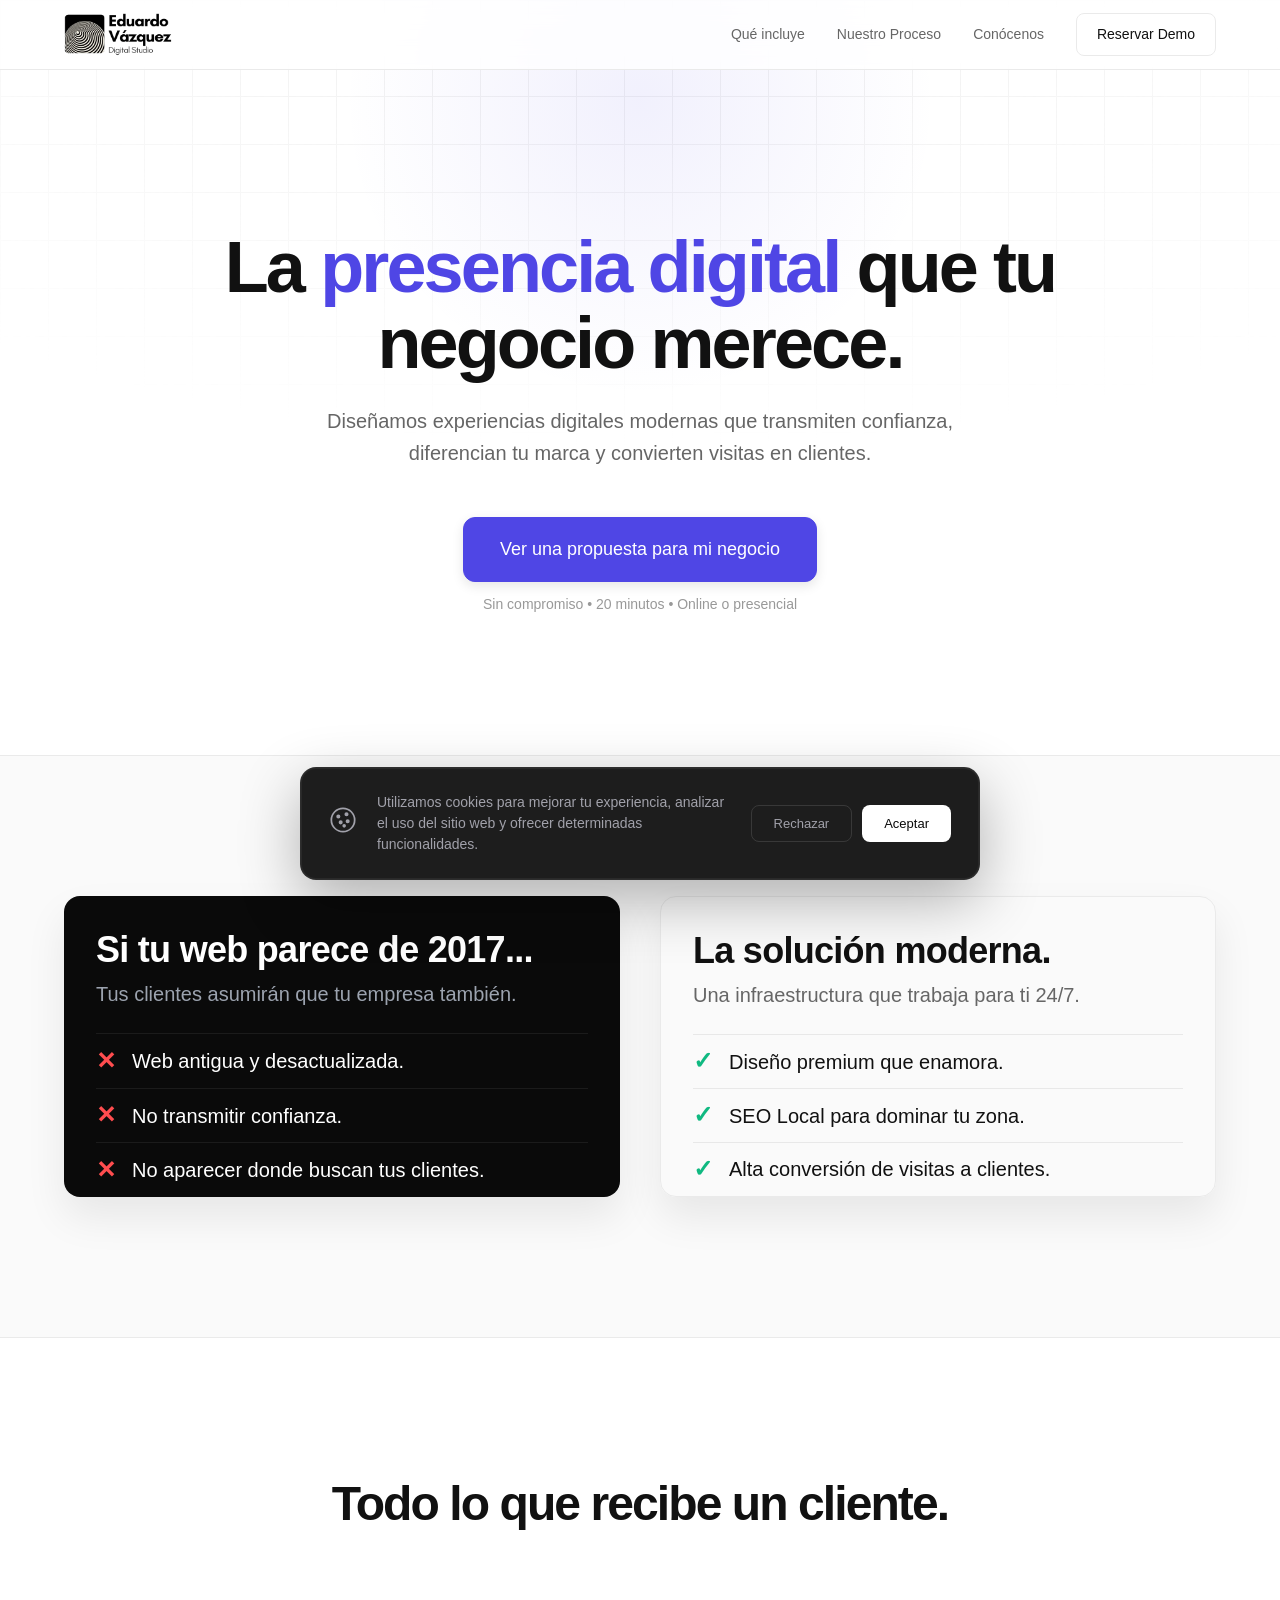
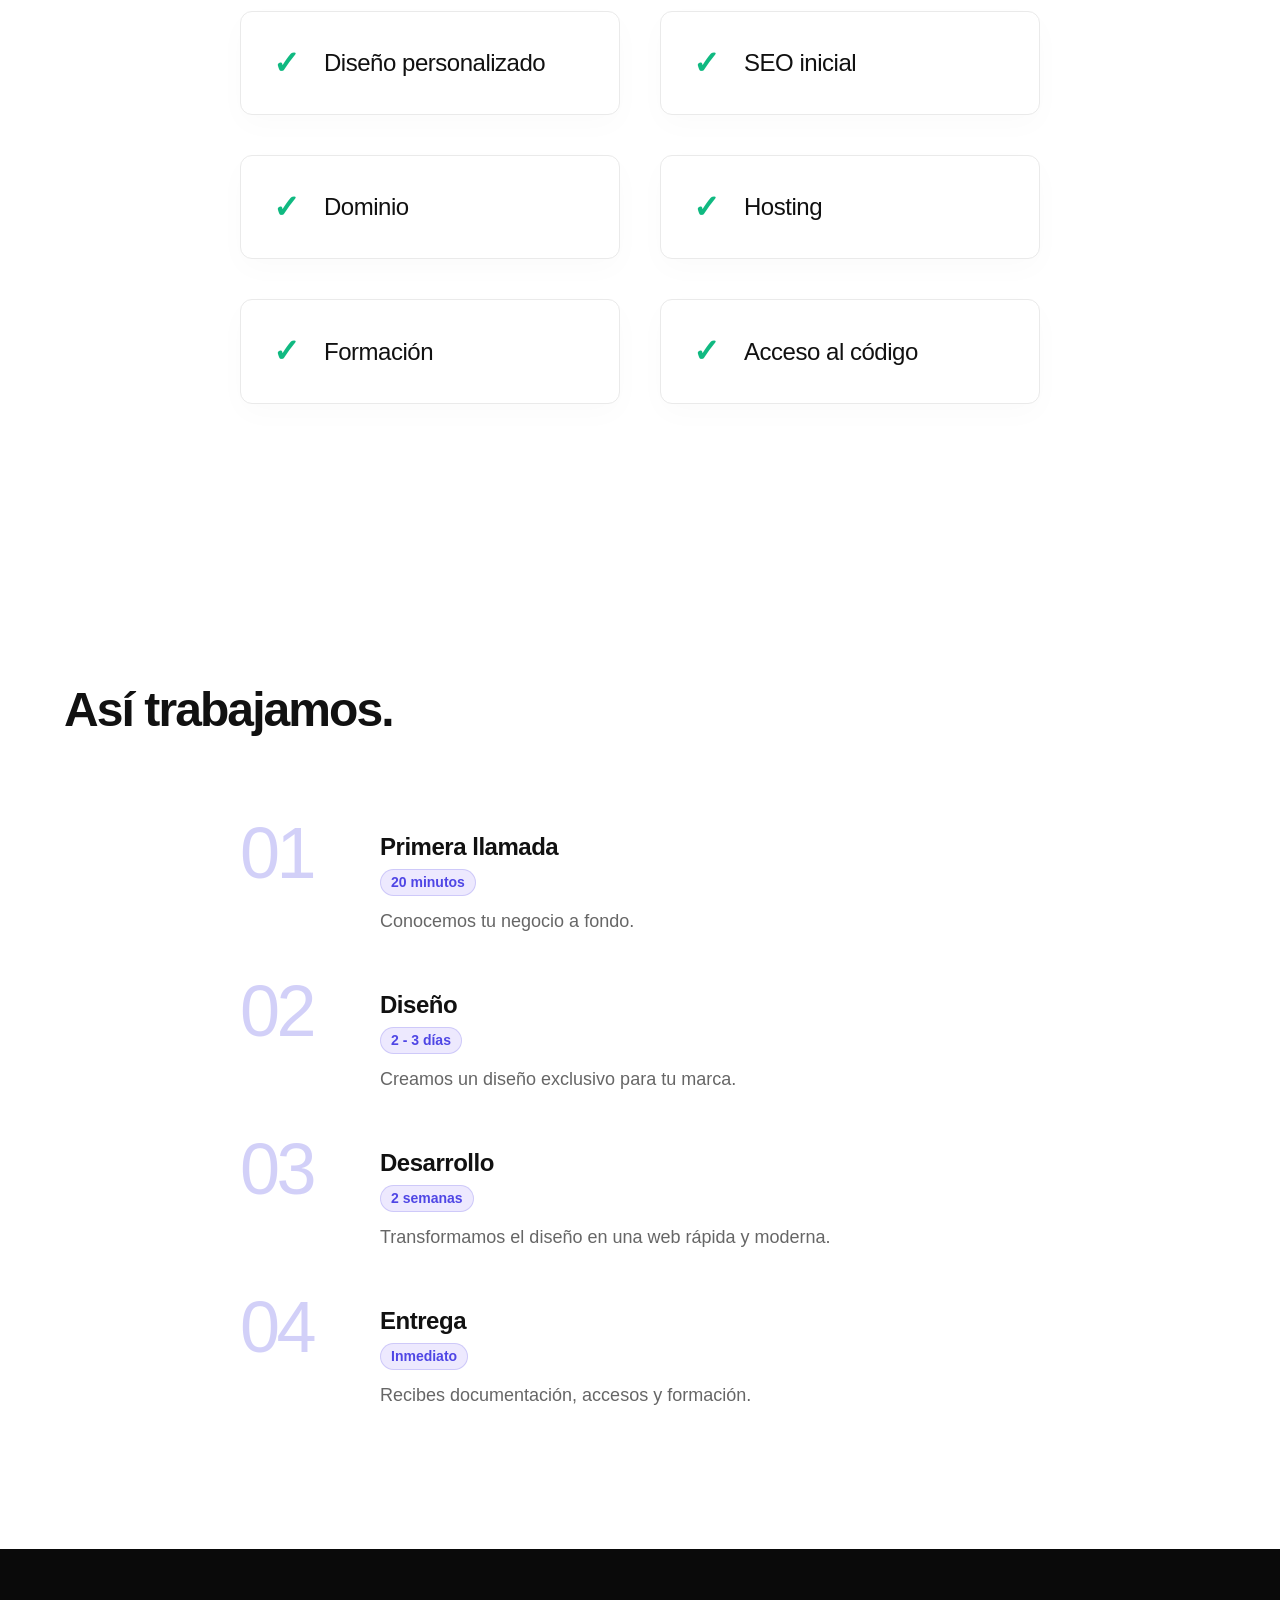
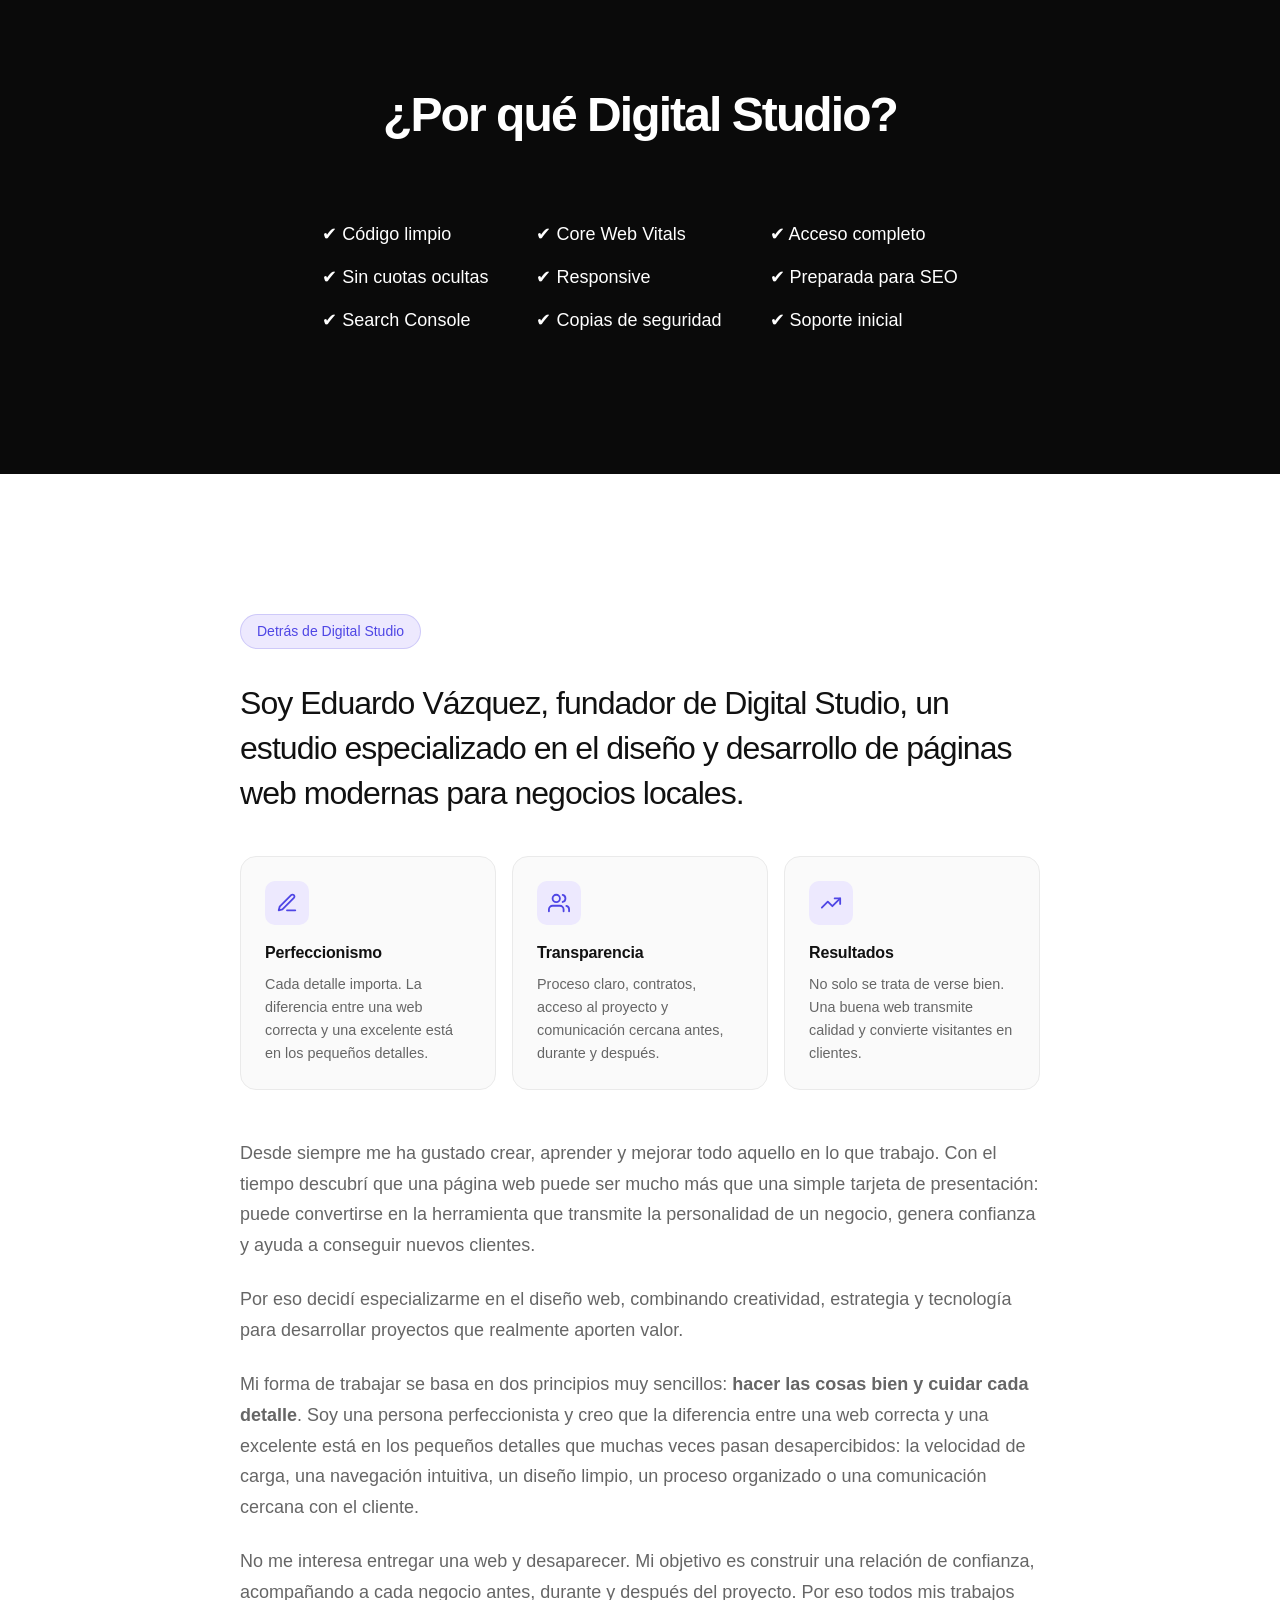
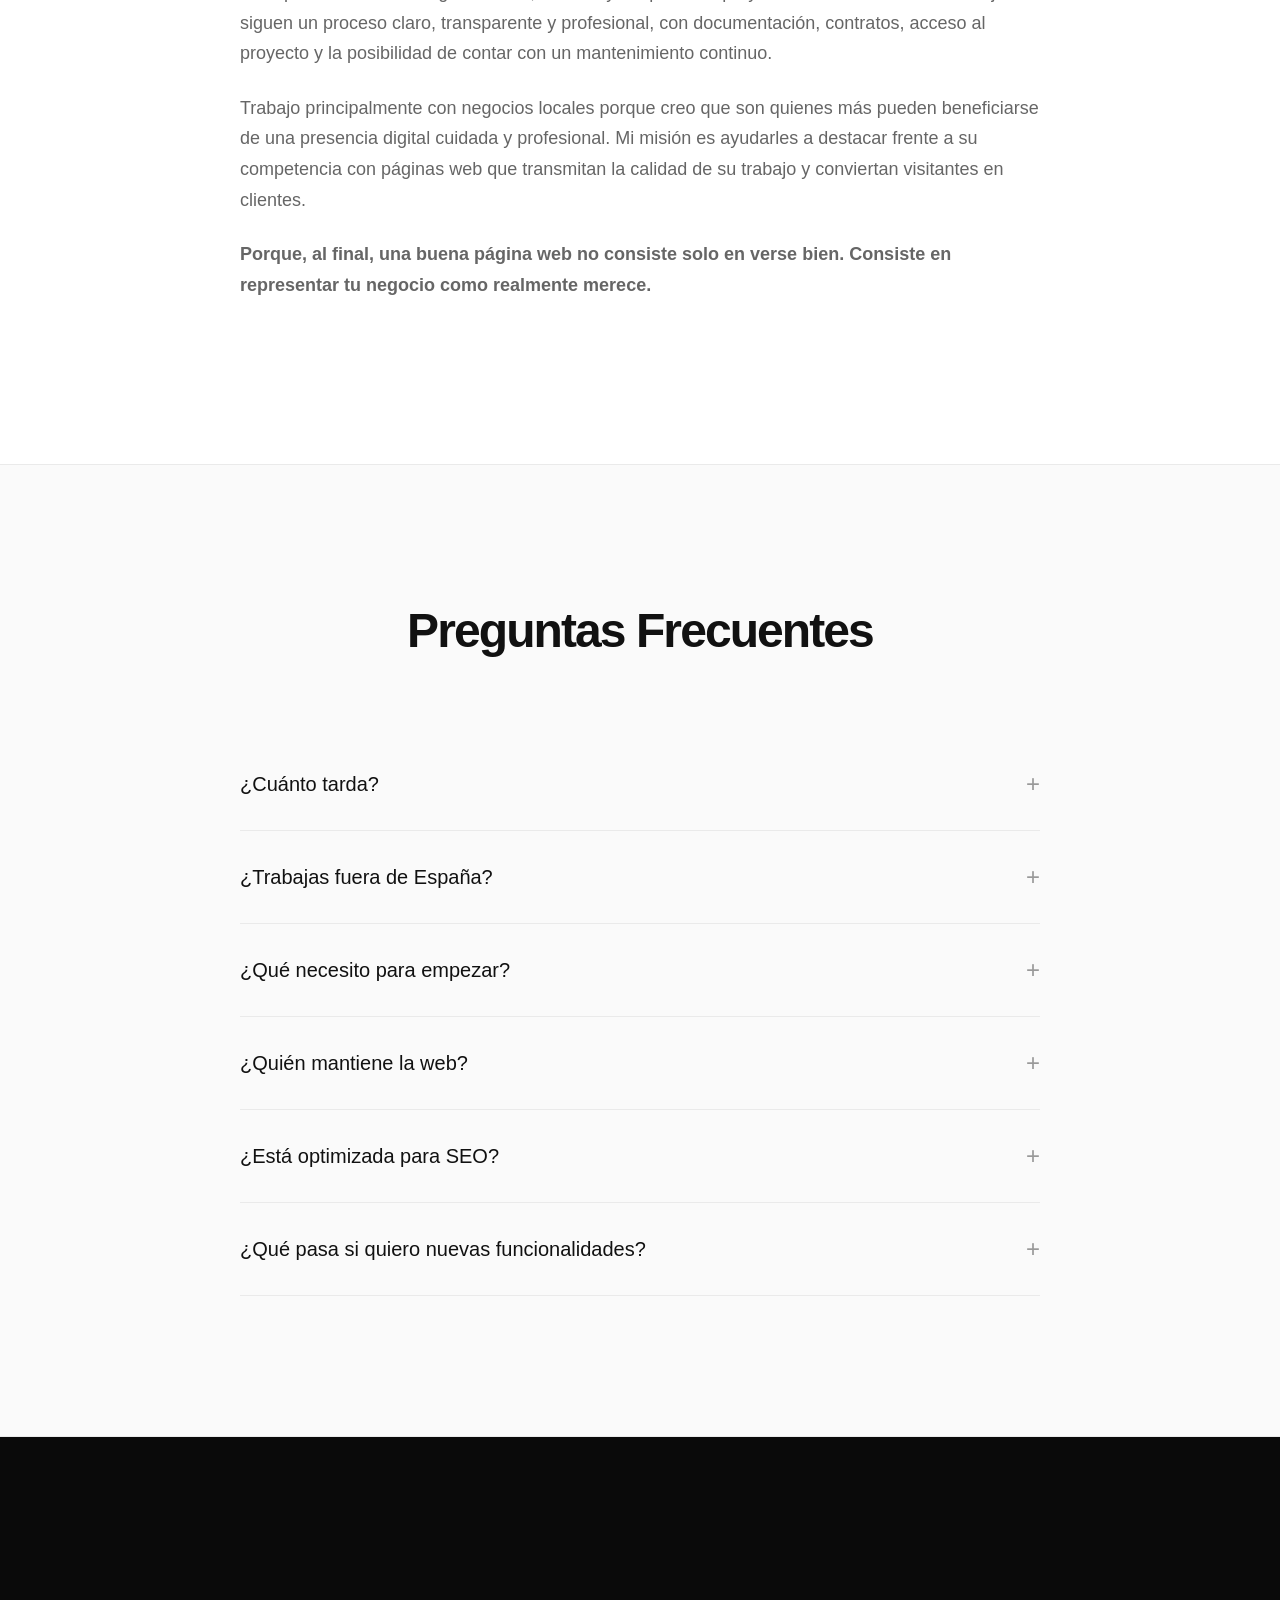
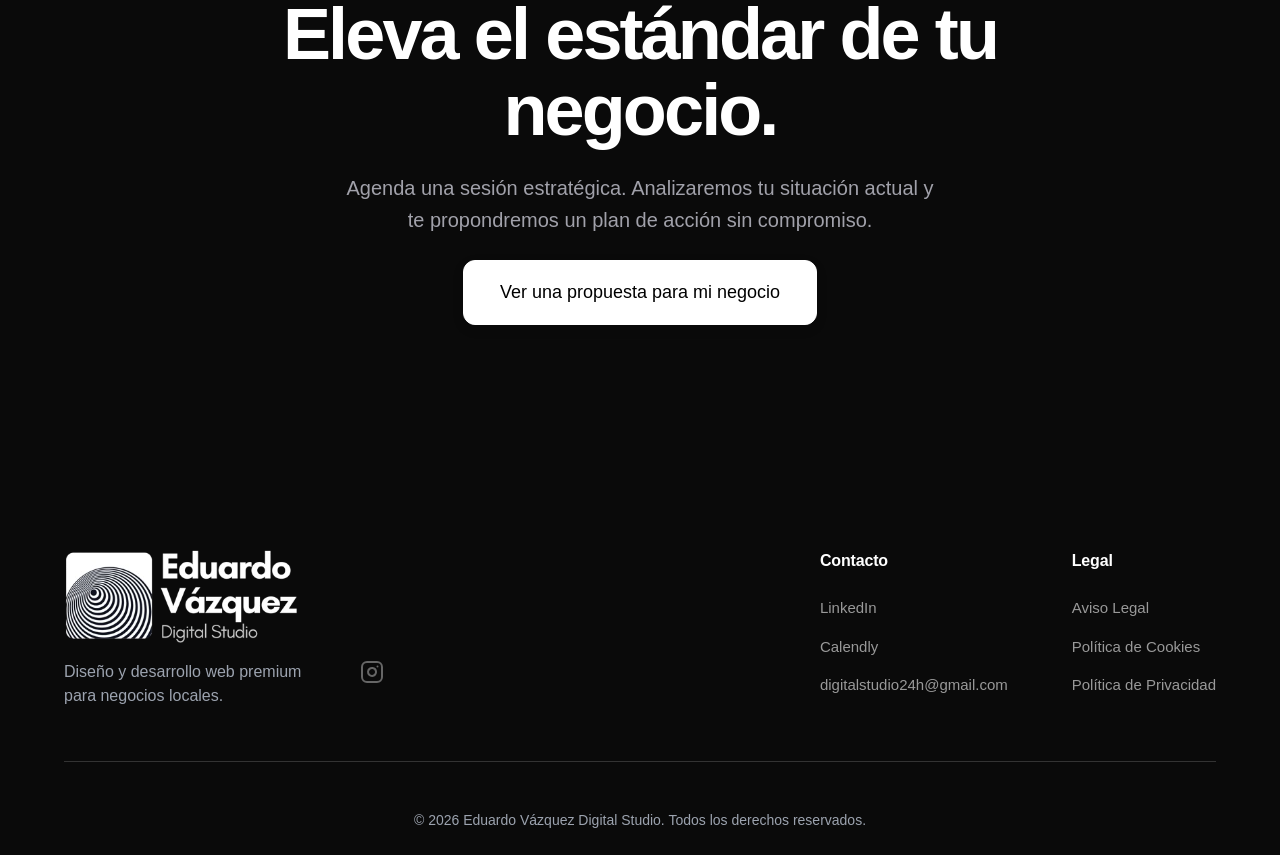
==== commit 6bcdab5f: "Eliminar seccion 'La diferencia es evidente' (antes/despues)" ====
--- a/index.html
+++ b/index.html
@@ -98,29 +98,6 @@
         </div>
     </section>
 
-    <!-- 3.5 Antes y Después -->
-    <section class="section bg-light border-y">
-        <div class="container reveal">
-            <h2 class="section-title text-center">La diferencia es evidente.</h2>
-            <div class="before-after-grid">
-                <div class="ba-col">
-                    <div class="ba-badge before">Antes</div>
-                    <div class="mockup-laptop minimal-mockup opacity-70">
-                        <div class="mockup-header"><span class="dot"></span><span class="dot"></span><span class="dot"></span></div>
-                        <iframe src="mockup-antes.html" style="width: 100%; height: calc(100% - 32px); border: none; pointer-events: none; overflow: hidden;"></iframe>
-                    </div>
-                </div>
-                <div class="ba-arrow">→</div>
-                <div class="ba-col">
-                    <div class="ba-badge after">Después</div>
-                    <div class="mockup-laptop minimal-mockup shadow-2xl">
-                        <div class="mockup-header"><span class="dot red"></span><span class="dot yellow"></span><span class="dot green"></span></div>
-                        <iframe src="mockup-despues.html" style="width: 100%; height: calc(100% - 32px); border: none; pointer-events: none; overflow: hidden;"></iframe>
-                    </div>
-                </div>
-            </div>
-        </div>
-    </section>
 
     <!-- 4. Timeline -->
     <section id="proceso" class="section">
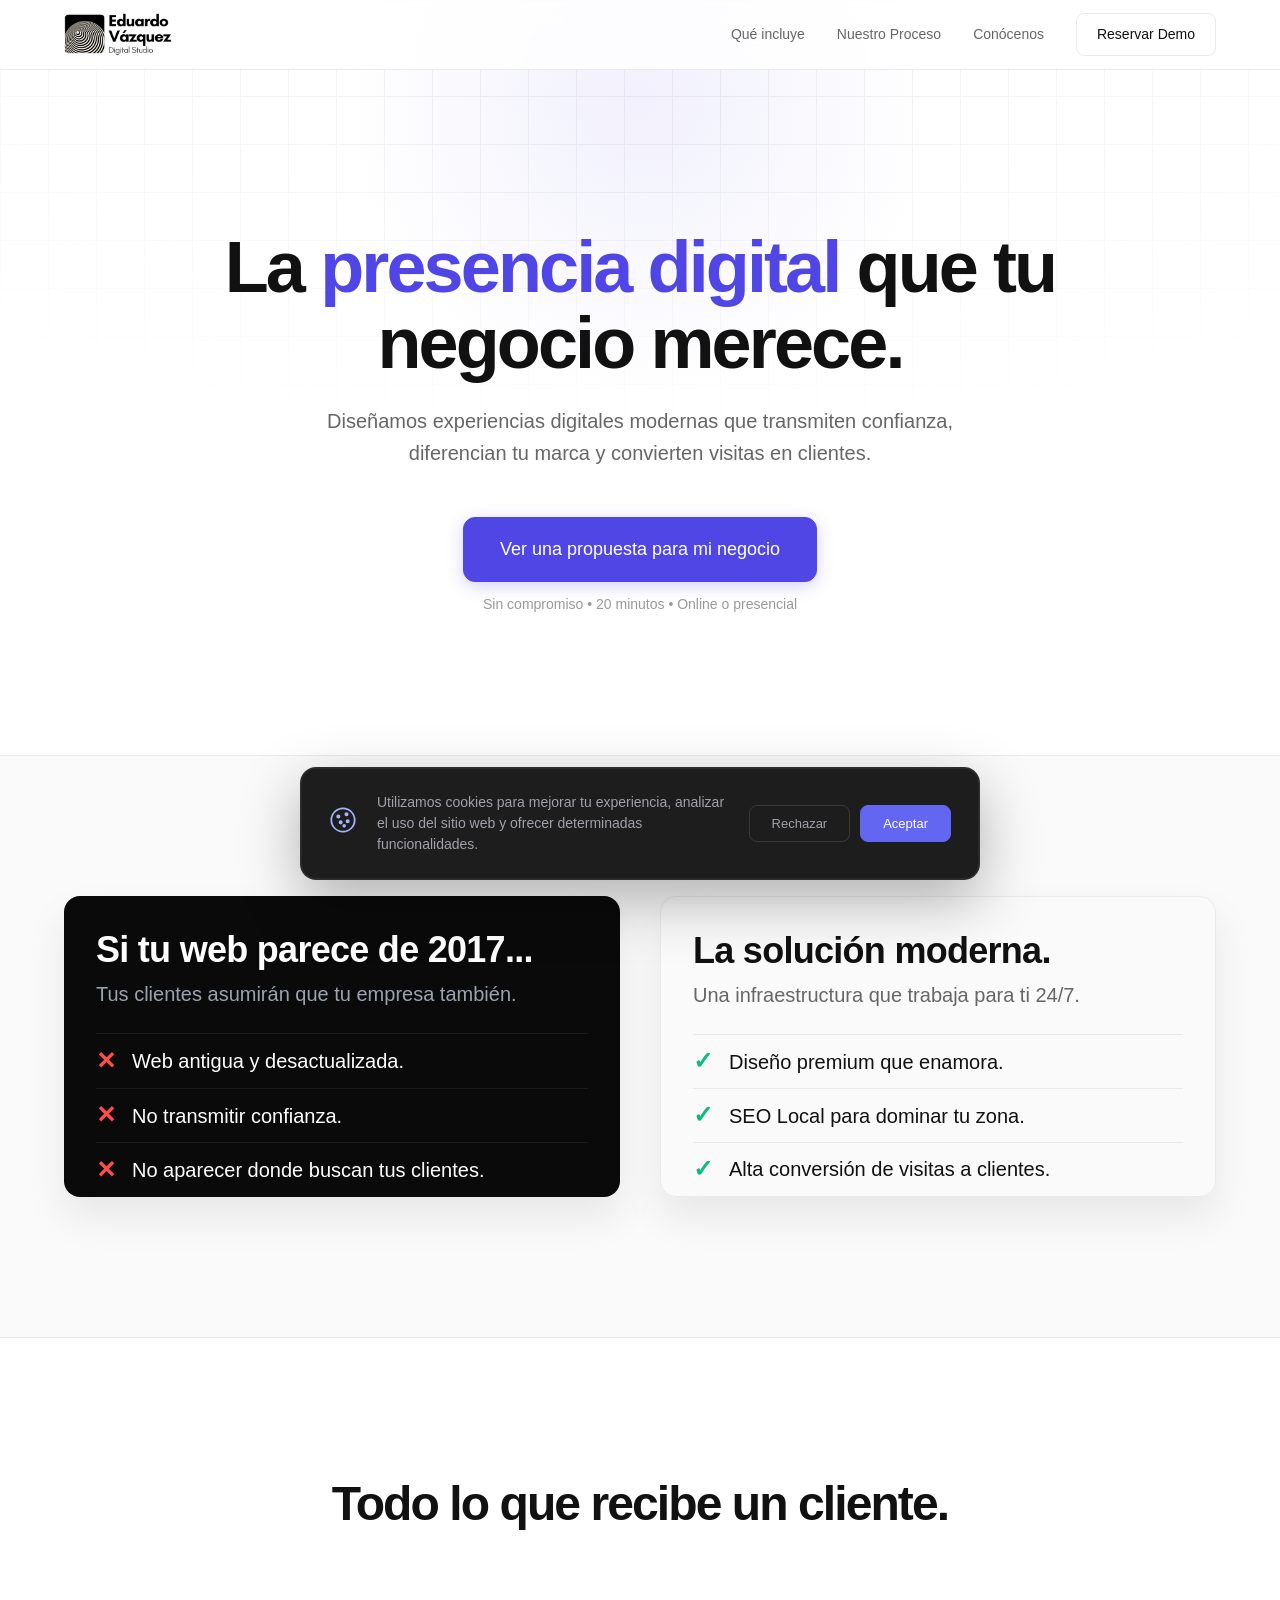
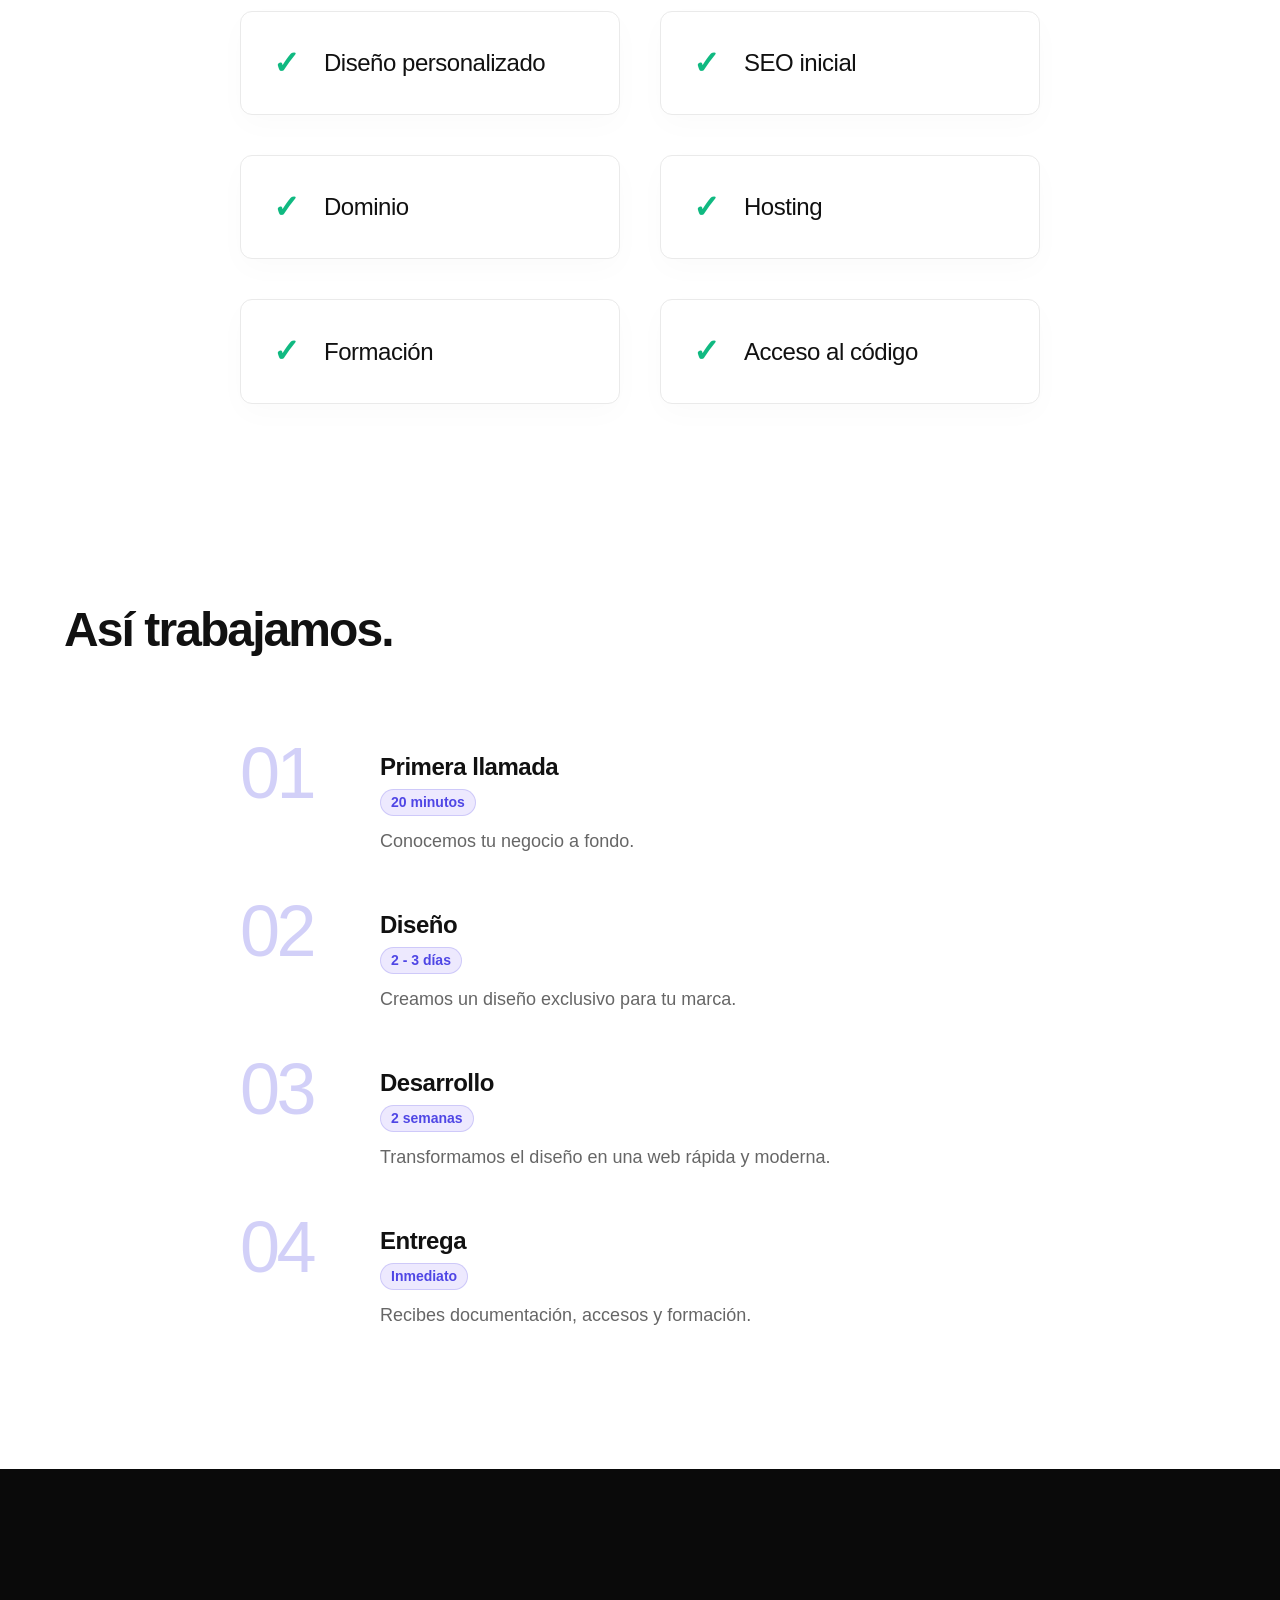
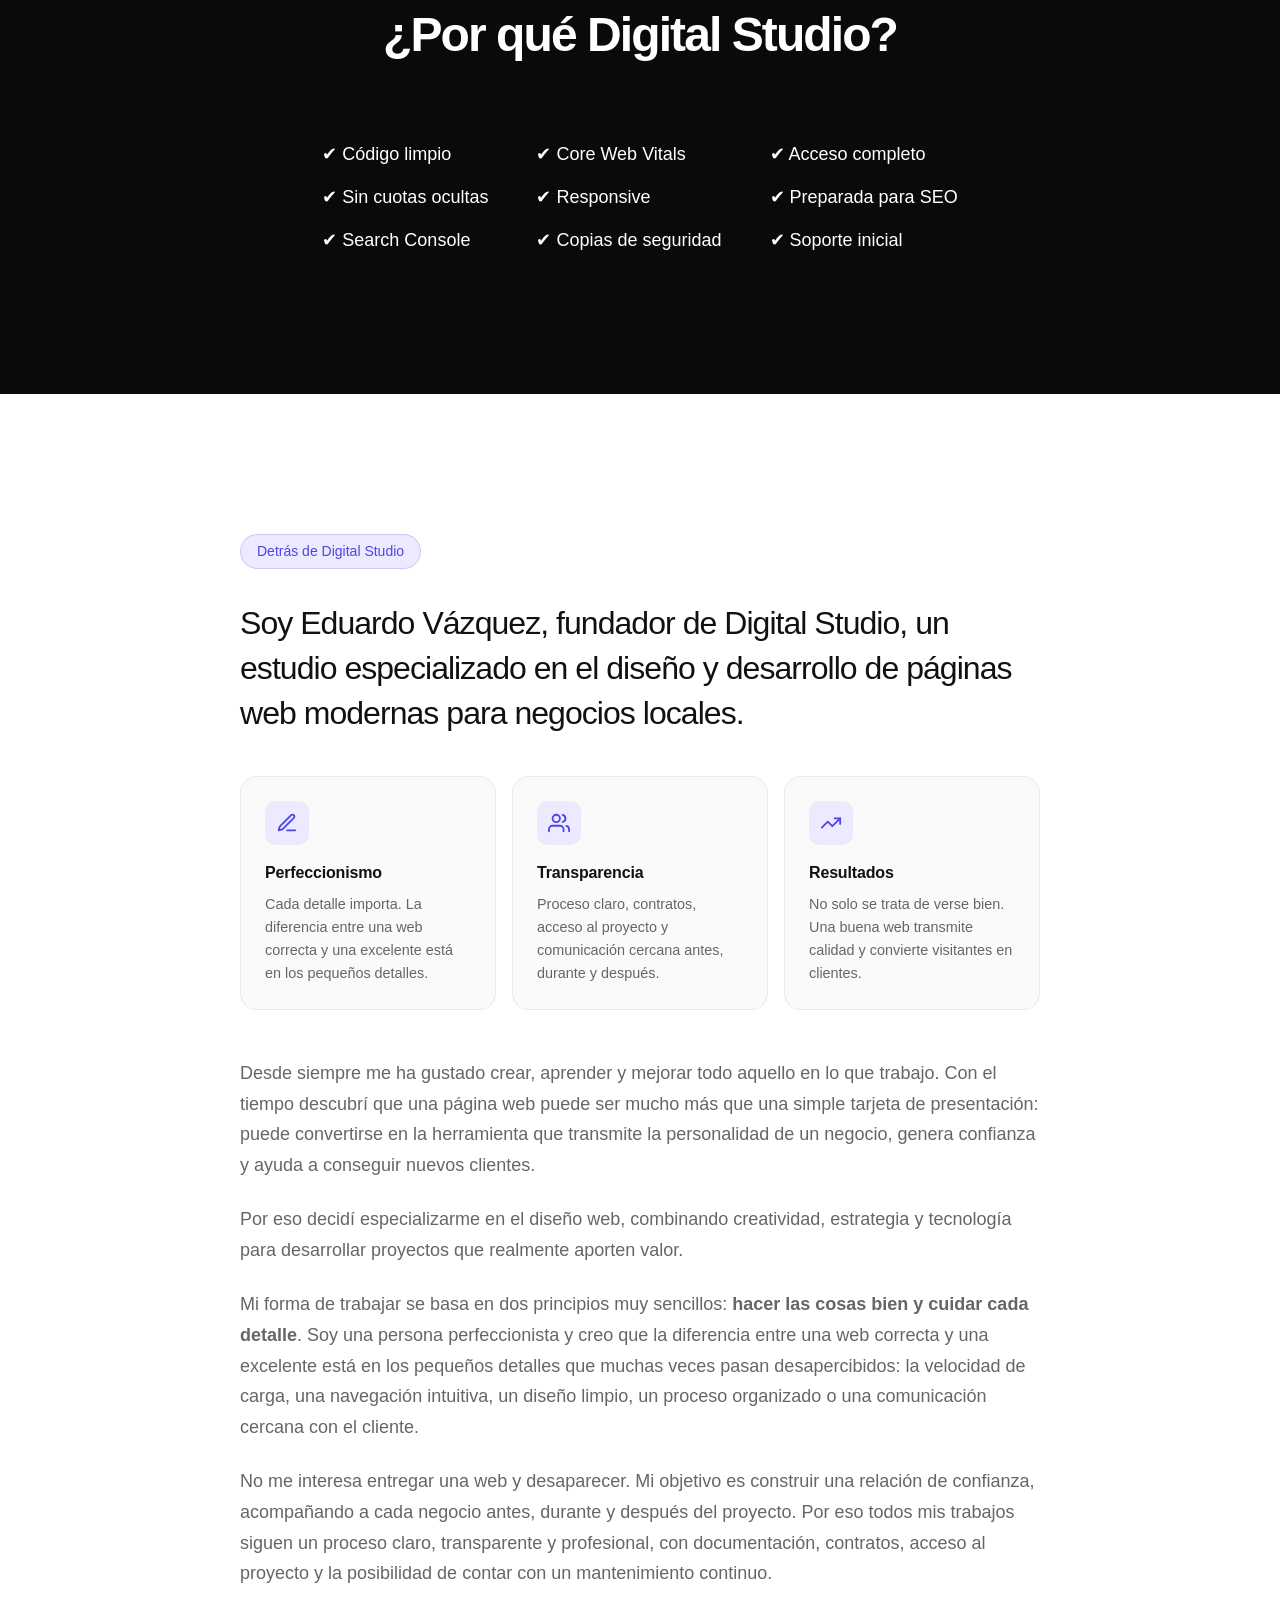
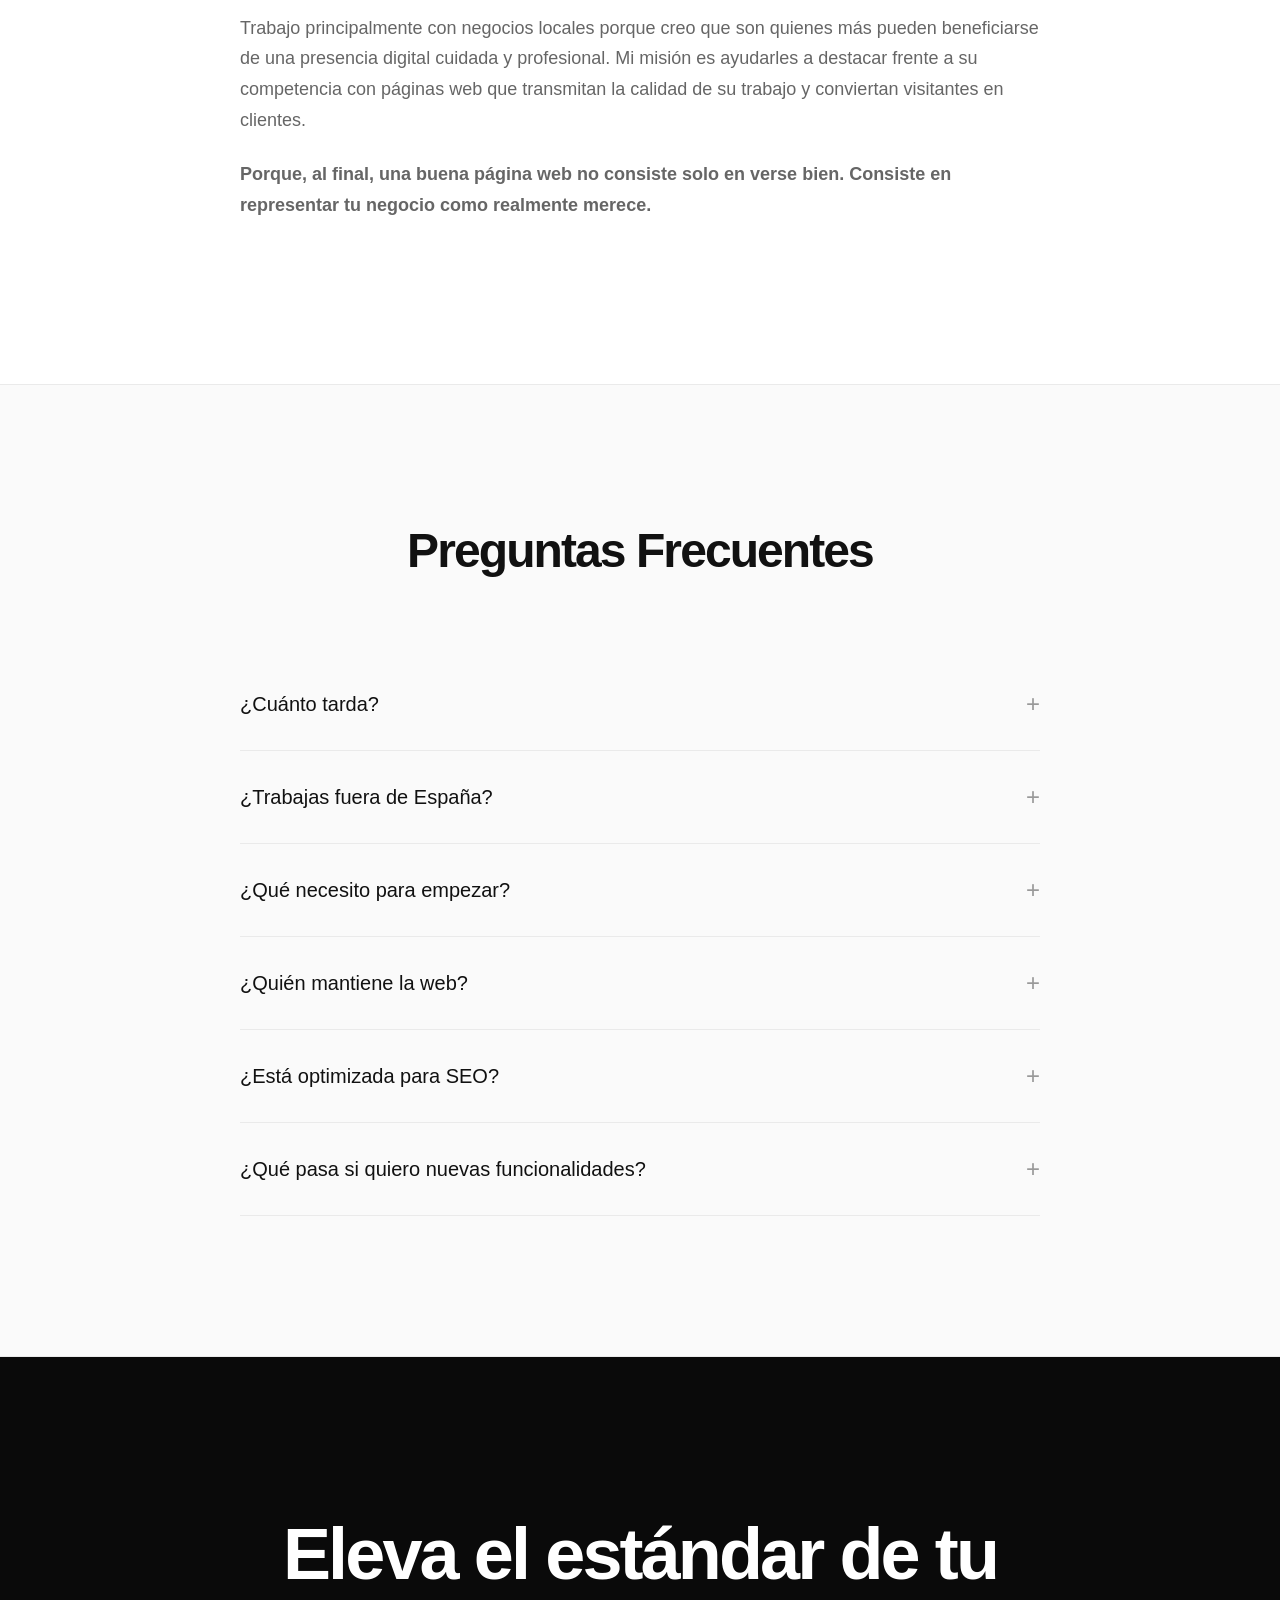
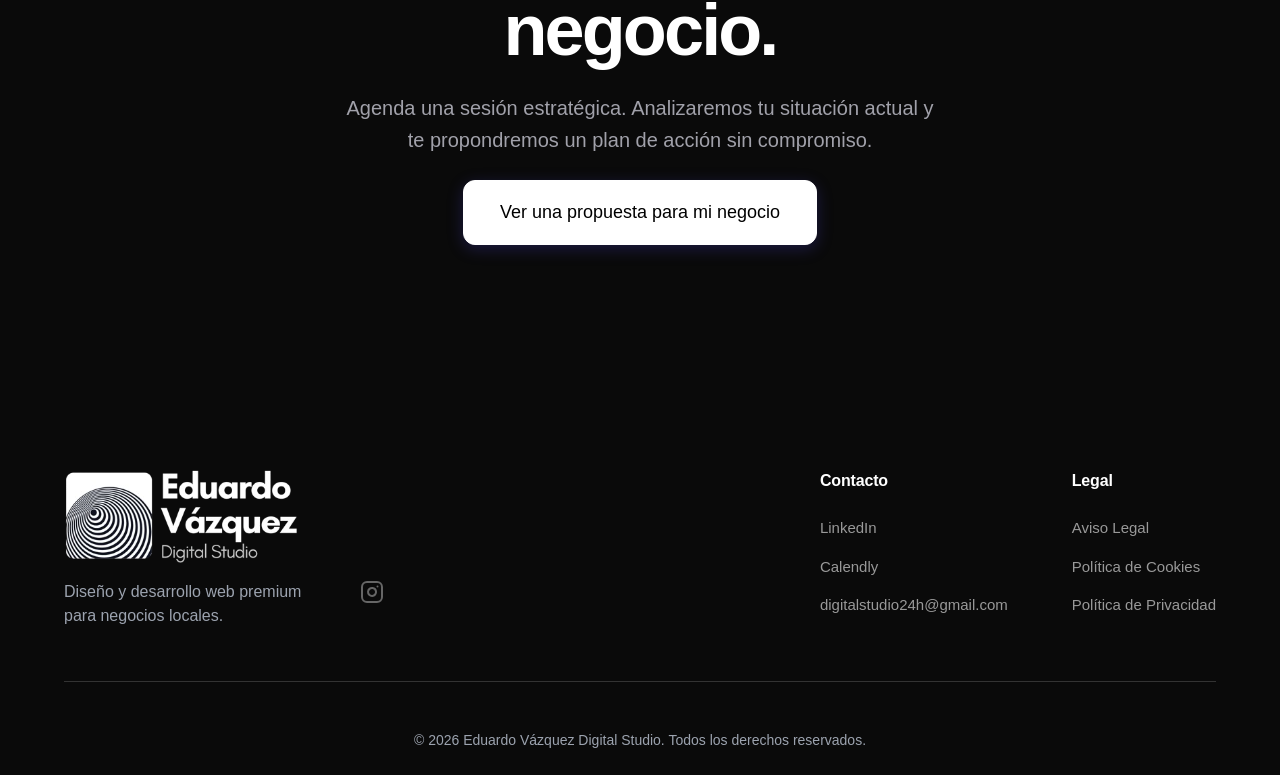
==== commit 3806623f: "Galleta cookies en morado, botones con sombra indigo, reducir espacio entre secciones" ====
--- a/index.html
+++ b/index.html
@@ -100,7 +100,7 @@
 
 
     <!-- 4. Timeline -->
-    <section id="proceso" class="section">
+    <section id="proceso" class="section" style="padding-top: 60px;">
         <div class="container reveal">
             <h2 class="section-title">Así trabajamos.</h2>
             <div class="timeline">
--- a/style.css
+++ b/style.css
@@ -75,12 +75,12 @@
     font-size: 0.875rem; font-weight: 500; text-decoration: none; transition: all 0.2s ease; cursor: pointer;
 }
 .btn-large { padding: 18px 36px; font-size: 1.125rem; border-radius: 12px; }
-.btn-primary { background-color: var(--accent); color: white; border: 1px solid var(--accent); box-shadow: 0 4px 12px rgba(0, 0, 0, 0.1); }
-.btn-primary:hover { background-color: #222; border-color: #222; transform: translateY(-1px); box-shadow: 0 6px 16px rgba(0, 0, 0, 0.15); }
+.btn-primary { background-color: var(--accent); color: white; border: 1px solid var(--accent); box-shadow: 0 4px 16px rgba(79, 70, 229, 0.25); }
+.btn-primary:hover { background-color: #4338ca; border-color: #4338ca; transform: translateY(-1px); box-shadow: 0 6px 20px rgba(79, 70, 229, 0.35); }
 .btn-inverted { background-color: white; color: black; border: 1px solid white; }
 .btn-inverted:hover { background-color: #f0f0f0; border-color: #f0f0f0; color: black; }
 .btn-outline { background-color: transparent; color: var(--text-primary); border: 1px solid var(--border-color); }
-.btn-outline:hover { background-color: var(--bg-light); border-color: #ccc; }
+.btn-outline:hover { background-color: var(--accent-light); border-color: rgba(79, 70, 229, 0.3); color: var(--accent); }
 
 /* Hero */
 .hero {
@@ -376,7 +376,7 @@
 }
 
 .cookie-icon {
-    color: #a1a1aa;
+    color: #a5b4fc;
     flex-shrink: 0;
 }
 
@@ -418,14 +418,16 @@
 }
 
 .cookie-btn-accept {
-    background: white;
-    color: #0a0a0a;
+    background: #6366f1;
+    color: white;
+    border: 1px solid #6366f1;
 }
 
 .cookie-btn-accept:hover {
-    background: #e5e5e5;
+    background: #4f46e5;
+    border-color: #4f46e5;
     transform: translateY(-1px);
-    box-shadow: 0 4px 12px rgba(255, 255, 255, 0.1);
+    box-shadow: 0 4px 12px rgba(99, 102, 241, 0.35);
 }
 
 @media (max-width: 900px) {
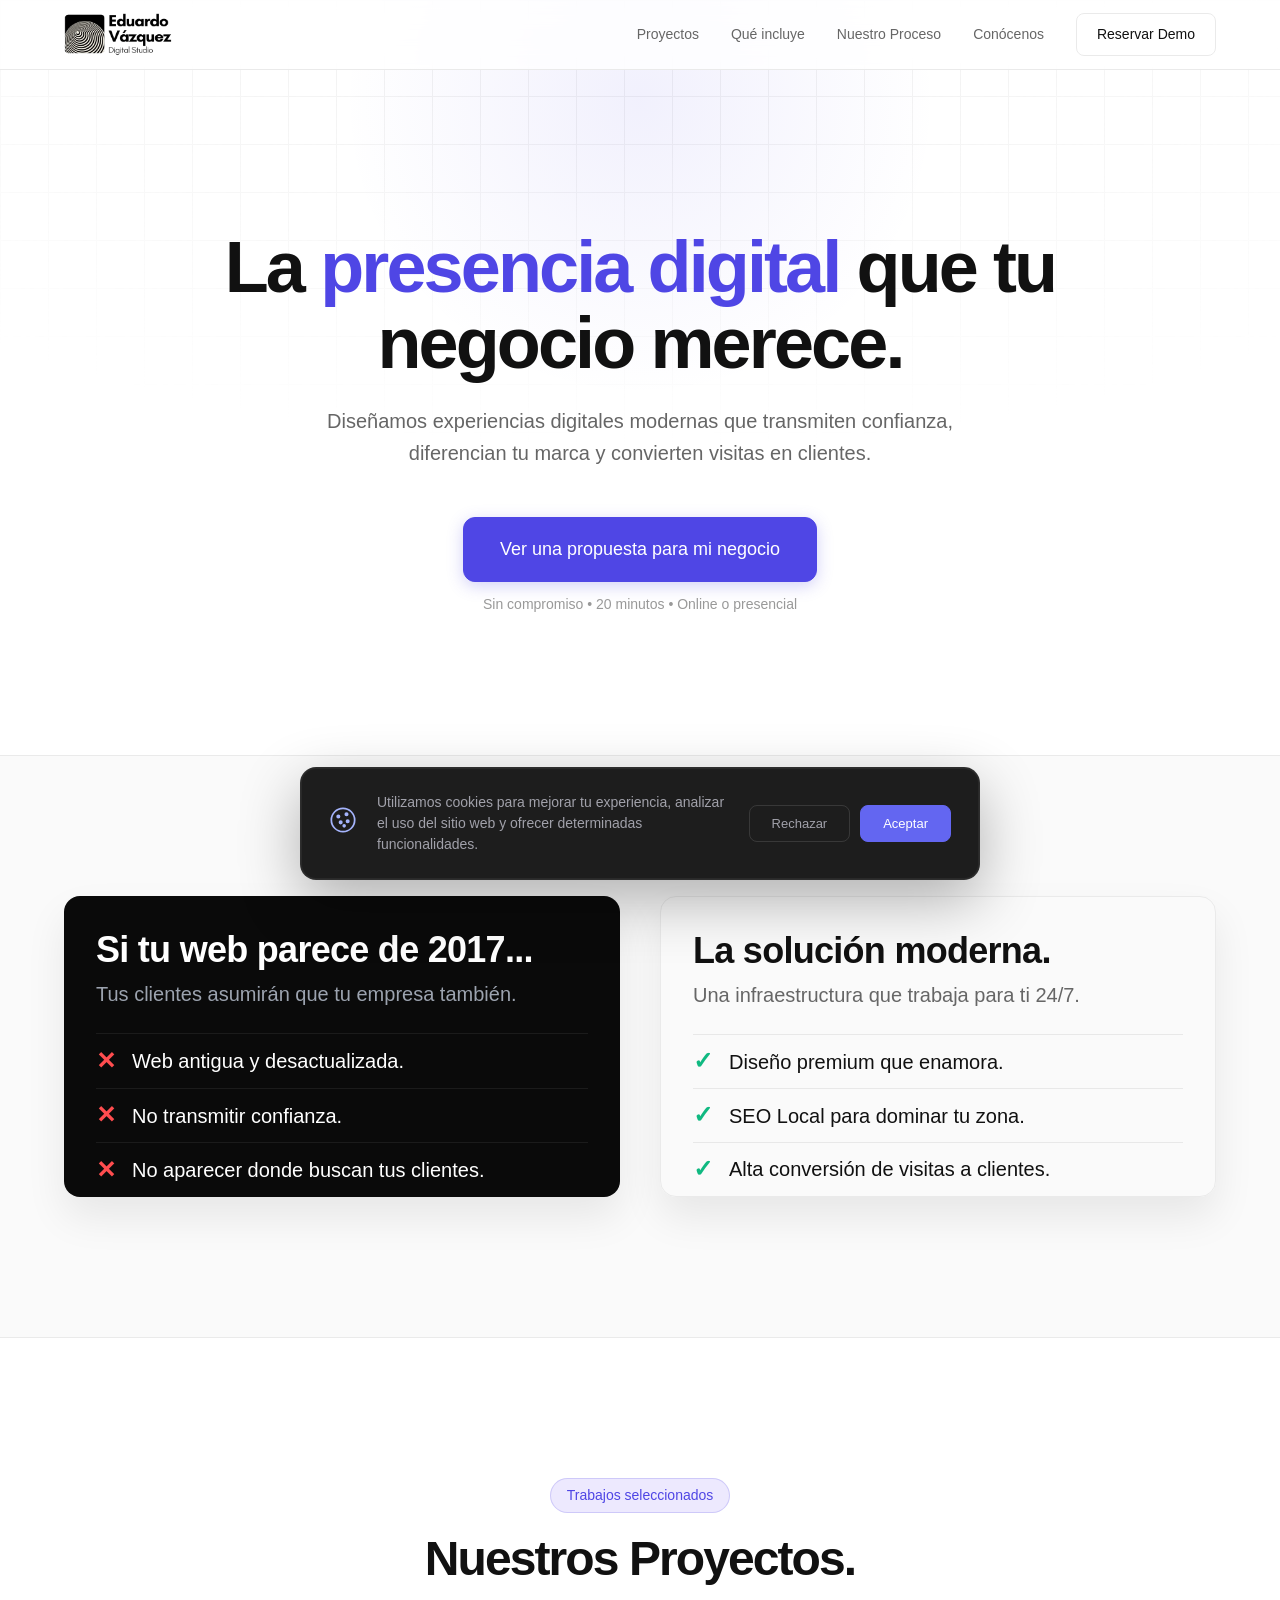
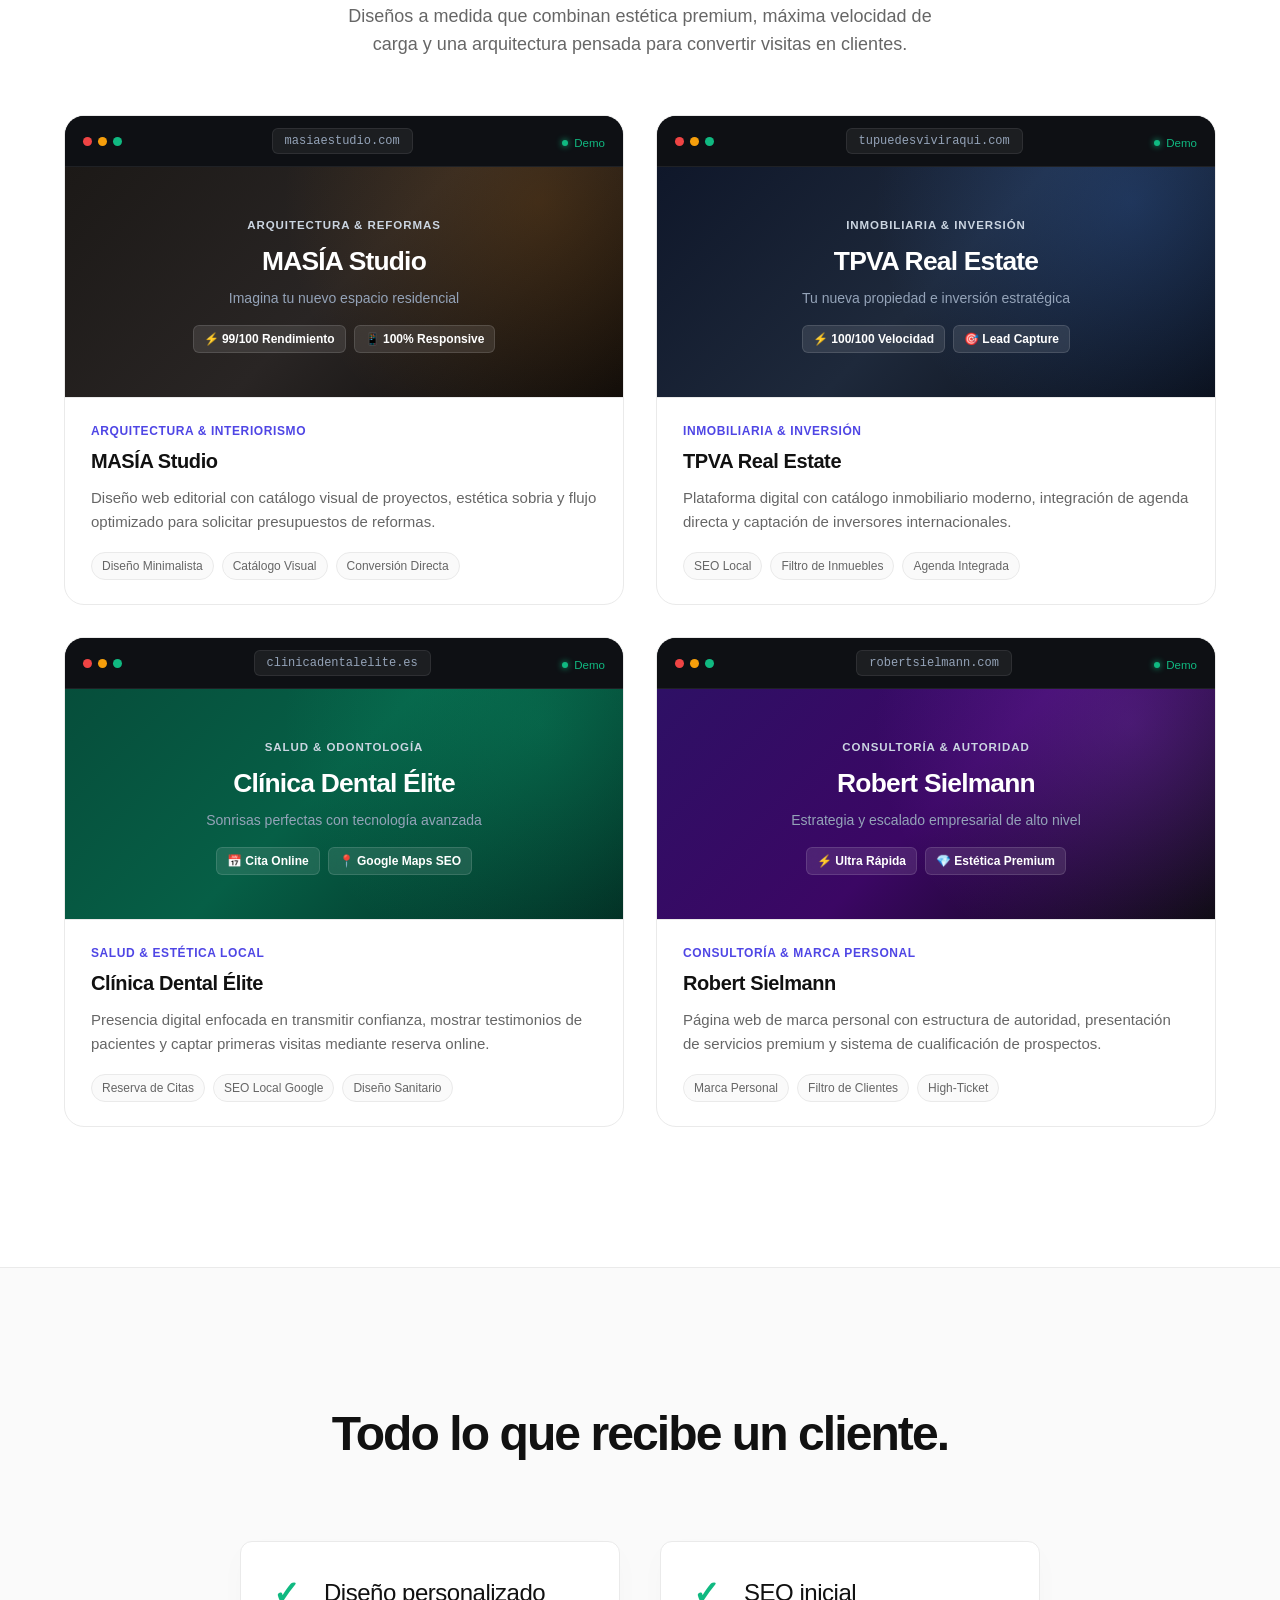
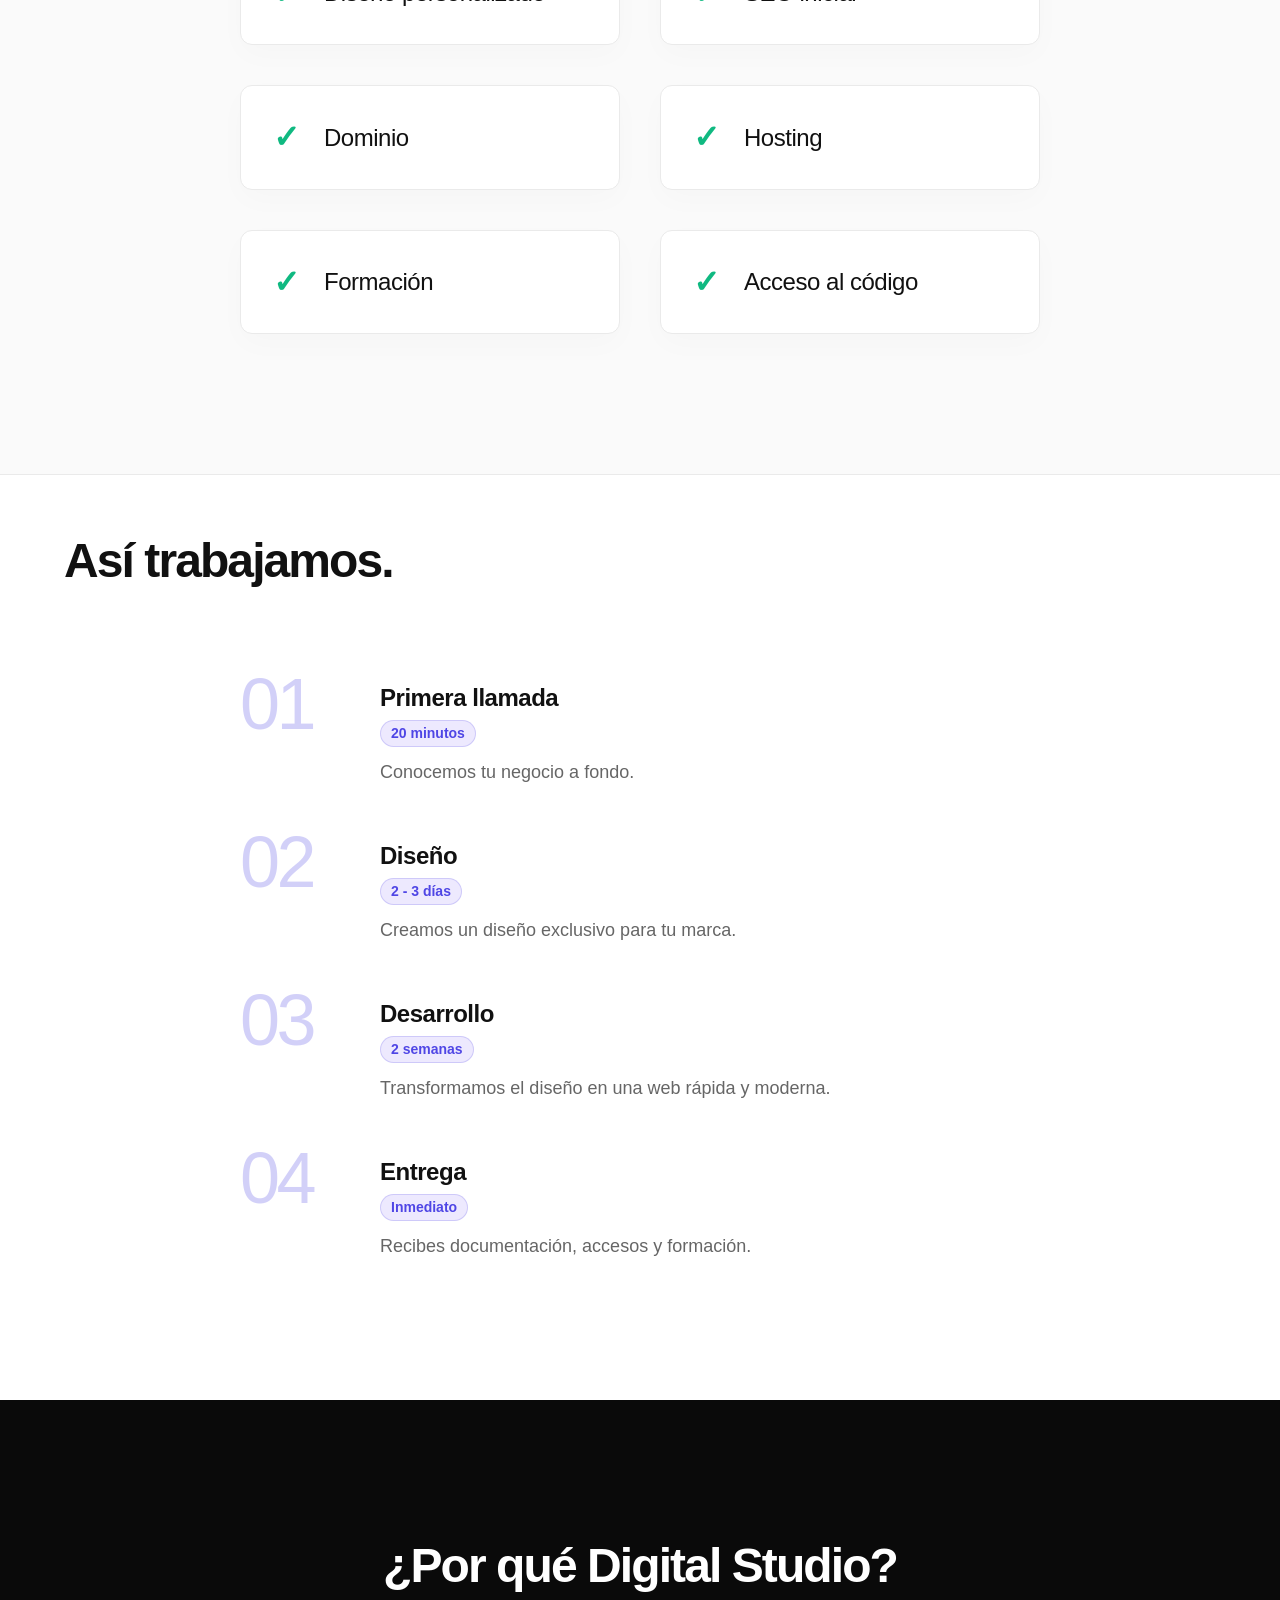
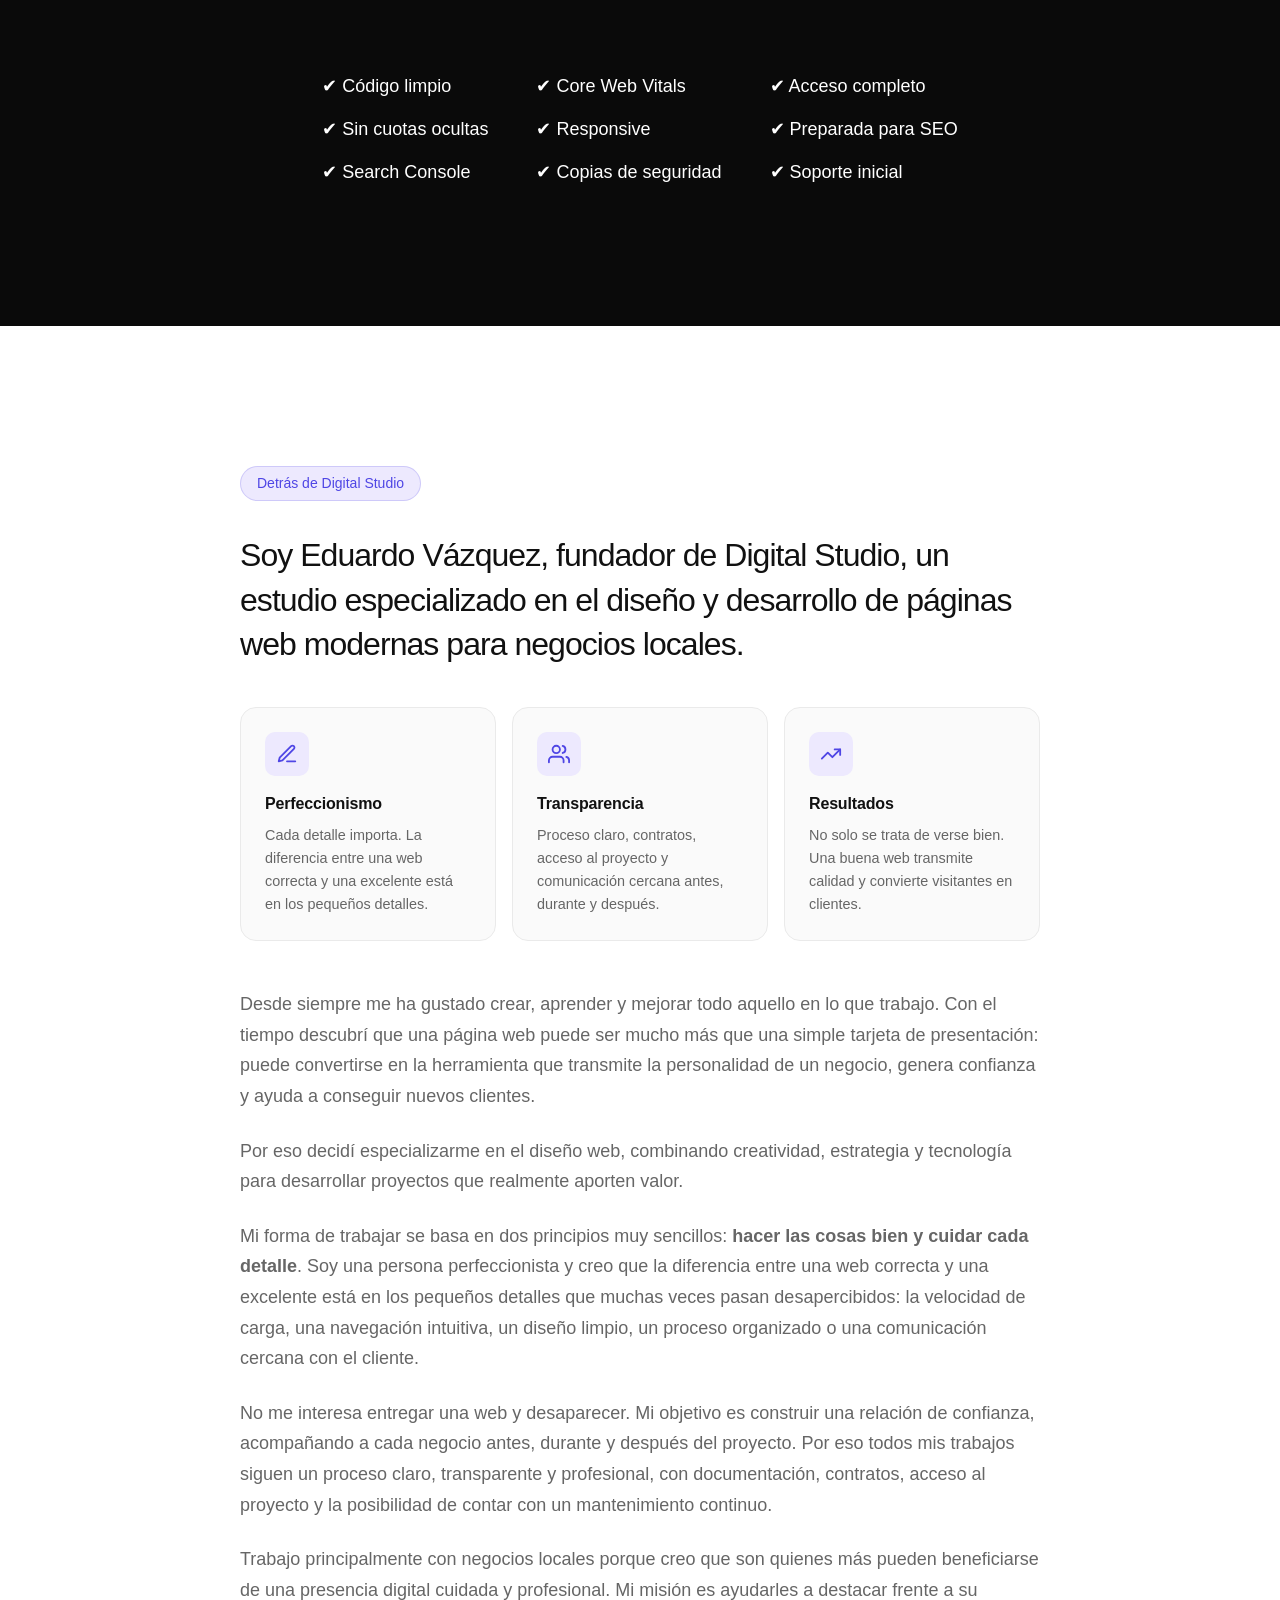
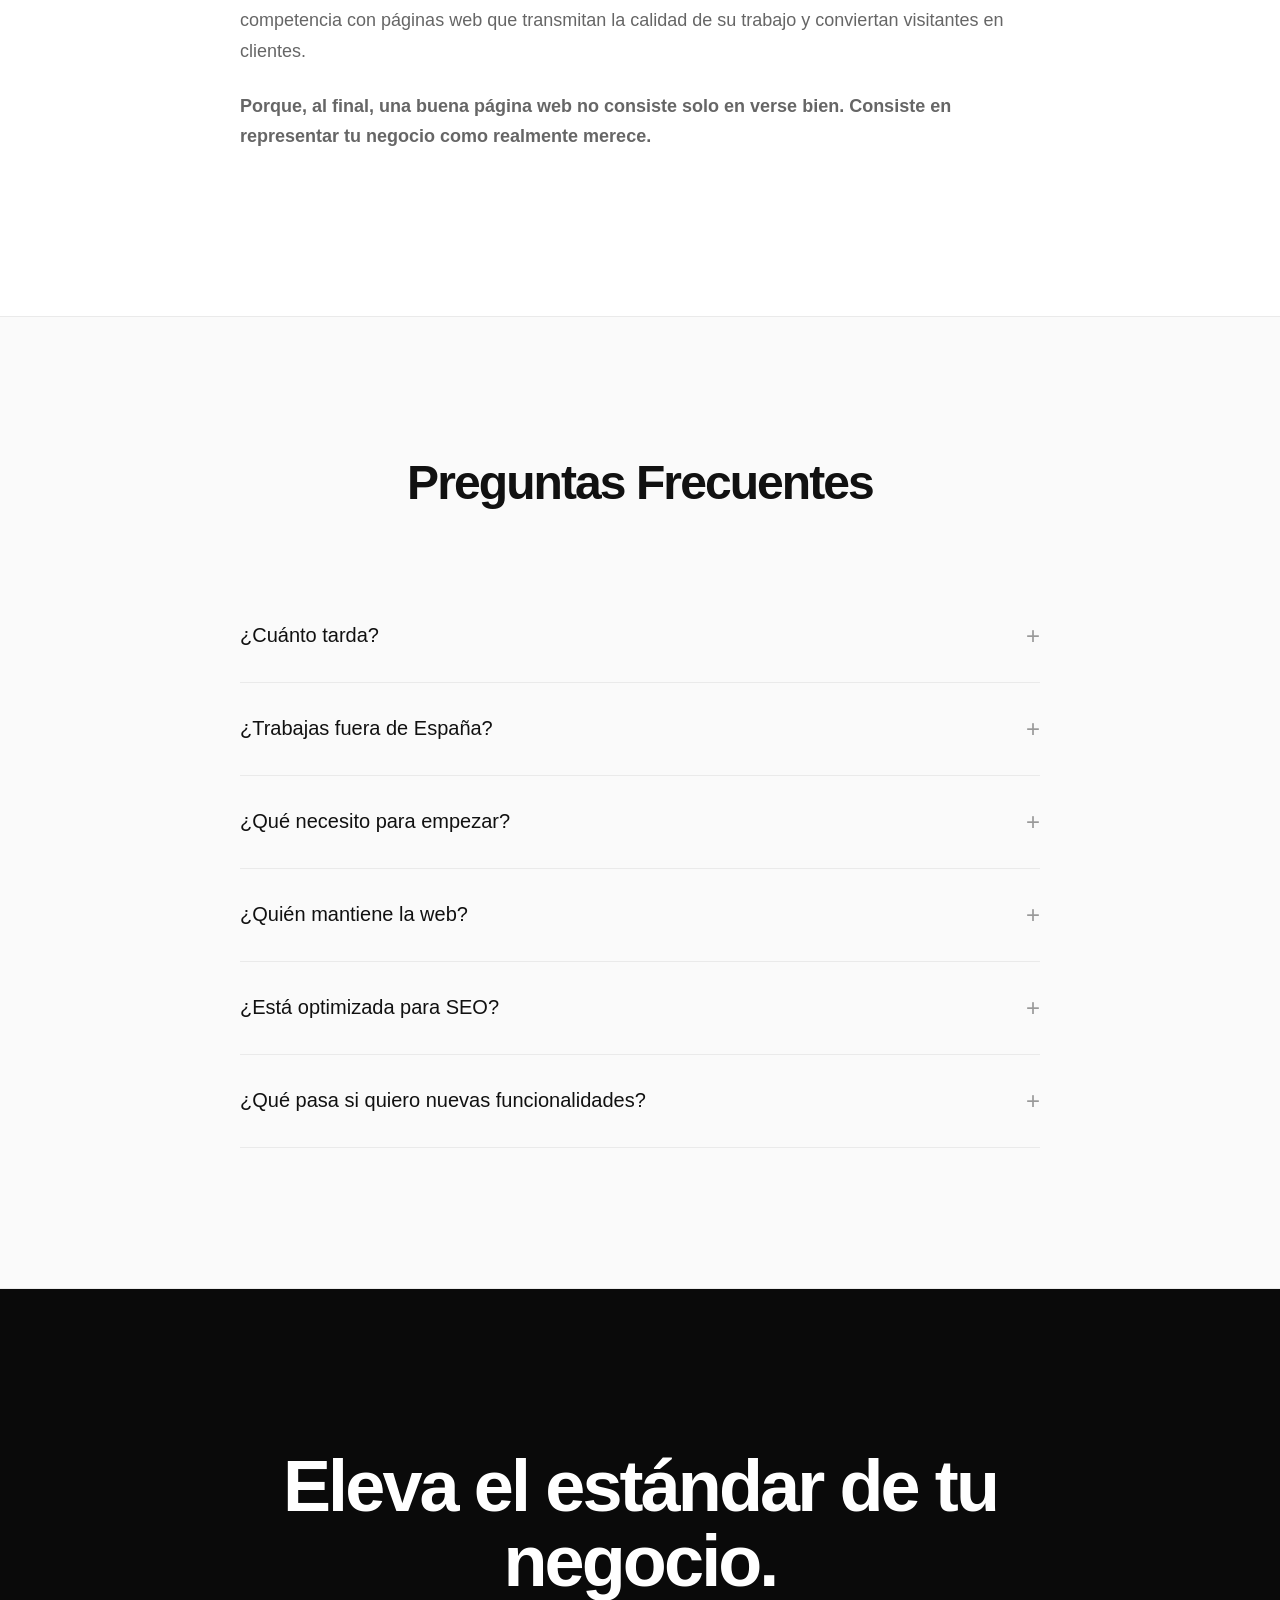
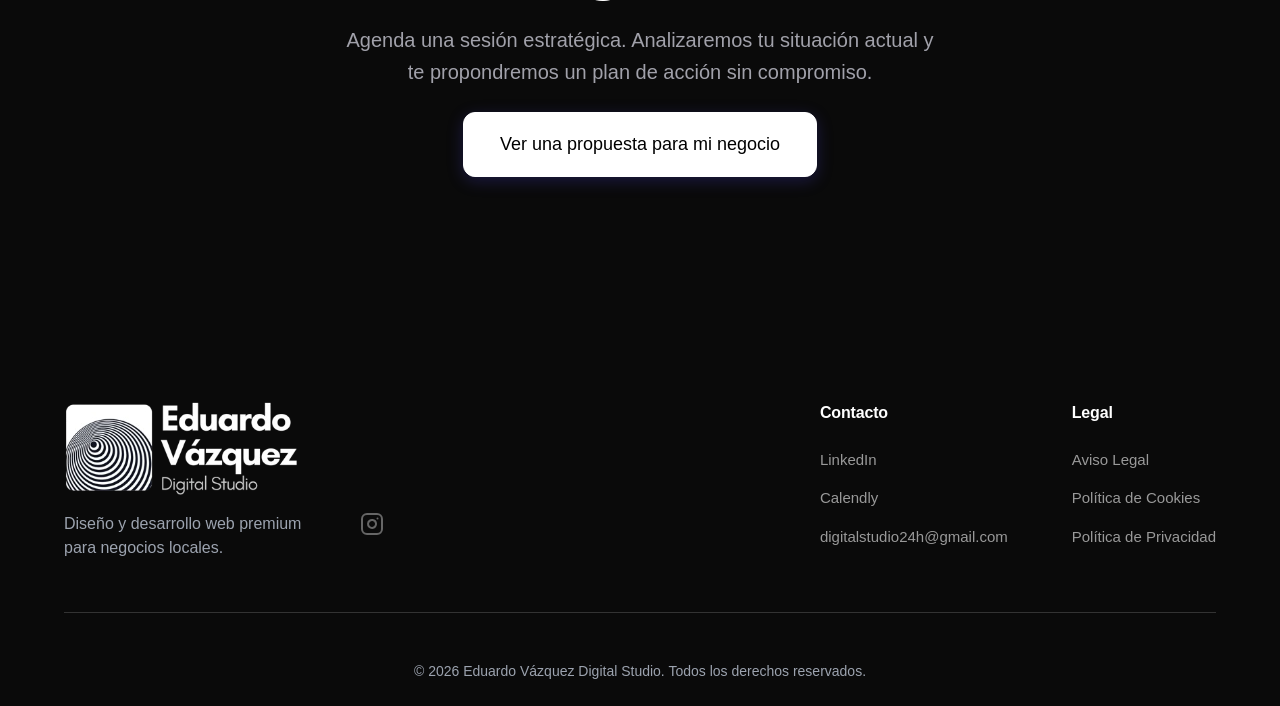
==== commit bccc39b3: "Crear seccion Nuestros Proyectos con mockups interactivos y anadir enlace en el header" ====
--- a/index.html
+++ b/index.html
@@ -7,7 +7,7 @@
     <meta name="description" content="Diseño web de alto rendimiento para negocios locales. Diseñamos experiencias digitales modernas que transmiten confianza, diferencian tu marca y convierten visitas en clientes.">
     <link rel="preconnect" href="https://rsms.me/">
     <link rel="stylesheet" href="https://rsms.me/inter/inter.css">
-    <link rel="stylesheet" href="style.css?v=5">
+    <link rel="stylesheet" href="style.css?v=6">
 </head>
 <body>
     <nav class="navbar">
@@ -17,6 +17,7 @@
                 <svg viewBox="0 0 24 24" width="24" height="24" stroke="currentColor" stroke-width="2" fill="none" stroke-linecap="round" stroke-linejoin="round"><line x1="3" y1="12" x2="21" y2="12"></line><line x1="3" y1="6" x2="21" y2="6"></line><line x1="3" y1="18" x2="21" y2="18"></line></svg>
             </button>
             <div class="nav-links" id="nav-links">
+                <a href="#proyectos" class="nav-link">Proyectos</a>
                 <a href="#servicios" class="nav-link">Qué incluye</a>
                 <a href="#proceso" class="nav-link">Nuestro Proceso</a>
                 <a href="#conocenos" class="nav-link">Conócenos</a>
@@ -63,10 +64,183 @@
         </div>
     </section>
 
-
+    <!-- 2.5 Nuestros Proyectos -->
+    <section id="proyectos" class="section">
+        <div class="container reveal">
+            <div class="text-center section-header">
+                <span class="badge">Trabajos seleccionados</span>
+                <h2 class="section-title">Nuestros Proyectos.</h2>
+                <p class="section-subtitle">
+                    Diseños a medida que combinan estética premium, máxima velocidad de carga y una arquitectura pensada para convertir visitas en clientes.
+                </p>
+            </div>
+
+            <div class="projects-grid">
+                <!-- Proyecto 1: MASÍA Studio -->
+                <div class="project-card">
+                    <div class="project-mockup">
+                        <div class="mockup-topbar">
+                            <div class="mockup-dots">
+                                <span class="m-dot red"></span>
+                                <span class="m-dot yellow"></span>
+                                <span class="m-dot green"></span>
+                            </div>
+                            <div class="mockup-url">masiaestudio.com</div>
+                            <div class="mockup-action">
+                                <span class="live-pill"><span class="live-dot"></span> Demo</span>
+                            </div>
+                        </div>
+                        <div class="project-screen bg-masia">
+                            <div class="project-screen-content">
+                                <span class="screen-tag">Arquitectura & Reformas</span>
+                                <h4>MASÍA Studio</h4>
+                                <p>Imagina tu nuevo espacio residencial</p>
+                                <div class="screen-metrics">
+                                    <div class="metric-pill">⚡ 99/100 Rendimiento</div>
+                                    <div class="metric-pill">📱 100% Responsive</div>
+                                </div>
+                            </div>
+                        </div>
+                    </div>
+                    <div class="project-details">
+                        <div>
+                            <span class="project-category">Arquitectura & Interiorismo</span>
+                            <h3 class="project-name">MASÍA Studio</h3>
+                            <p class="project-desc">Diseño web editorial con catálogo visual de proyectos, estética sobria y flujo optimizado para solicitar presupuestos de reformas.</p>
+                        </div>
+                        <div class="project-tags">
+                            <span class="p-tag">Diseño Minimalista</span>
+                            <span class="p-tag">Catálogo Visual</span>
+                            <span class="p-tag">Conversión Directa</span>
+                        </div>
+                    </div>
+                </div>
+
+                <!-- Proyecto 2: TPVA Real Estate -->
+                <div class="project-card">
+                    <div class="project-mockup">
+                        <div class="mockup-topbar">
+                            <div class="mockup-dots">
+                                <span class="m-dot red"></span>
+                                <span class="m-dot yellow"></span>
+                                <span class="m-dot green"></span>
+                            </div>
+                            <div class="mockup-url">tupuedesviviraqui.com</div>
+                            <div class="mockup-action">
+                                <span class="live-pill"><span class="live-dot"></span> Demo</span>
+                            </div>
+                        </div>
+                        <div class="project-screen bg-tpva">
+                            <div class="project-screen-content">
+                                <span class="screen-tag">Inmobiliaria & Inversión</span>
+                                <h4>TPVA Real Estate</h4>
+                                <p>Tu nueva propiedad e inversión estratégica</p>
+                                <div class="screen-metrics">
+                                    <div class="metric-pill">⚡ 100/100 Velocidad</div>
+                                    <div class="metric-pill">🎯 Lead Capture</div>
+                                </div>
+                            </div>
+                        </div>
+                    </div>
+                    <div class="project-details">
+                        <div>
+                            <span class="project-category">Inmobiliaria & Inversión</span>
+                            <h3 class="project-name">TPVA Real Estate</h3>
+                            <p class="project-desc">Plataforma digital con catálogo inmobiliario moderno, integración de agenda directa y captación de inversores internacionales.</p>
+                        </div>
+                        <div class="project-tags">
+                            <span class="p-tag">SEO Local</span>
+                            <span class="p-tag">Filtro de Inmuebles</span>
+                            <span class="p-tag">Agenda Integrada</span>
+                        </div>
+                    </div>
+                </div>
+
+                <!-- Proyecto 3: Clínica Dental Élite -->
+                <div class="project-card">
+                    <div class="project-mockup">
+                        <div class="mockup-topbar">
+                            <div class="mockup-dots">
+                                <span class="m-dot red"></span>
+                                <span class="m-dot yellow"></span>
+                                <span class="m-dot green"></span>
+                            </div>
+                            <div class="mockup-url">clinicadentalelite.es</div>
+                            <div class="mockup-action">
+                                <span class="live-pill"><span class="live-dot"></span> Demo</span>
+                            </div>
+                        </div>
+                        <div class="project-screen bg-dental">
+                            <div class="project-screen-content">
+                                <span class="screen-tag">Salud & Odontología</span>
+                                <h4>Clínica Dental Élite</h4>
+                                <p>Sonrisas perfectas con tecnología avanzada</p>
+                                <div class="screen-metrics">
+                                    <div class="metric-pill">📅 Cita Online</div>
+                                    <div class="metric-pill">📍 Google Maps SEO</div>
+                                </div>
+                            </div>
+                        </div>
+                    </div>
+                    <div class="project-details">
+                        <div>
+                            <span class="project-category">Salud & Estética Local</span>
+                            <h3 class="project-name">Clínica Dental Élite</h3>
+                            <p class="project-desc">Presencia digital enfocada en transmitir confianza, mostrar testimonios de pacientes y captar primeras visitas mediante reserva online.</p>
+                        </div>
+                        <div class="project-tags">
+                            <span class="p-tag">Reserva de Citas</span>
+                            <span class="p-tag">SEO Local Google</span>
+                            <span class="p-tag">Diseño Sanitario</span>
+                        </div>
+                    </div>
+                </div>
+
+                <!-- Proyecto 4: Robert Sielmann -->
+                <div class="project-card">
+                    <div class="project-mockup">
+                        <div class="mockup-topbar">
+                            <div class="mockup-dots">
+                                <span class="m-dot red"></span>
+                                <span class="m-dot yellow"></span>
+                                <span class="m-dot green"></span>
+                            </div>
+                            <div class="mockup-url">robertsielmann.com</div>
+                            <div class="mockup-action">
+                                <span class="live-pill"><span class="live-dot"></span> Demo</span>
+                            </div>
+                        </div>
+                        <div class="project-screen bg-brand">
+                            <div class="project-screen-content">
+                                <span class="screen-tag">Consultoría & Autoridad</span>
+                                <h4>Robert Sielmann</h4>
+                                <p>Estrategia y escalado empresarial de alto nivel</p>
+                                <div class="screen-metrics">
+                                    <div class="metric-pill">⚡ Ultra Rápida</div>
+                                    <div class="metric-pill">💎 Estética Premium</div>
+                                </div>
+                            </div>
+                        </div>
+                    </div>
+                    <div class="project-details">
+                        <div>
+                            <span class="project-category">Consultoría & Marca Personal</span>
+                            <h3 class="project-name">Robert Sielmann</h3>
+                            <p class="project-desc">Página web de marca personal con estructura de autoridad, presentación de servicios premium y sistema de cualificación de prospectos.</p>
+                        </div>
+                        <div class="project-tags">
+                            <span class="p-tag">Marca Personal</span>
+                            <span class="p-tag">Filtro de Clientes</span>
+                            <span class="p-tag">High-Ticket</span>
+                        </div>
+                    </div>
+                </div>
+            </div>
+        </div>
+    </section>
 
     <!-- 3. Entregables -->
-    <section id="servicios" class="section">
+    <section id="servicios" class="section bg-light border-y">
         <div class="container reveal">
             <h2 class="section-title text-center">Todo lo que recibe un cliente.</h2>
             <div class="deliverables-clean-grid">
--- a/style.css
+++ b/style.css
@@ -198,15 +198,193 @@
 .step-time { display: inline-block; font-size: 0.875rem; color: var(--accent); font-weight: 600; background: var(--accent-light); border: 1px solid rgba(79, 70, 229, 0.2); padding: 2px 10px; border-radius: 100px; margin-bottom: 12px; }
 .step-content p { font-size: 1.125rem; color: var(--text-secondary); }
 
-/* Portfolio */
-.portfolio-grid { display: grid; grid-template-columns: 1fr 1fr; gap: 64px; }
-.portfolio-card { display: flex; flex-direction: column; gap: 32px; }
-.portfolio-image-wrapper { background: var(--bg-light); border-radius: var(--radius-lg); aspect-ratio: 4/3; display: flex; justify-content: center; align-items: center; overflow: hidden; perspective: 1000px; }
-.portfolio-mockup { width: 80%; height: 60%; background: white; border: 1px solid var(--border-color); border-radius: 8px; box-shadow: 0 20px 40px rgba(0,0,0,0.1); transition: transform 0.5s cubic-bezier(0.2, 0.8, 0.2, 1); }
-.bg-gradient-4 { background: linear-gradient(135deg, #fdfbfb 0%, #ebedee 100%); color: #333; }
-.bg-gradient-5 { background: linear-gradient(135deg, #e2ebf0 0%, #cfd9df 100%); color: #333; }
-.portfolio-info h3 { font-size: 1.5rem; font-weight: 600; margin-bottom: 8px; letter-spacing: -0.02em;}
-.portfolio-info p { color: var(--text-secondary); font-size: 1.125rem; }
+/* Section Headers & Badges */
+.badge { display: inline-block; padding: 6px 16px; background: var(--accent-light); border: 1px solid rgba(79, 70, 229, 0.2); border-radius: 100px; font-size: 0.875rem; color: var(--accent); font-weight: 500; margin-bottom: 20px; }
+.section-header { margin-bottom: 56px; }
+.section-header .section-title { margin-bottom: 16px; }
+.section-subtitle { font-size: 1.125rem; color: var(--text-secondary); max-width: 620px; margin: 0 auto; line-height: 1.6; }
+
+/* Projects Section */
+.projects-grid {
+    display: grid;
+    grid-template-columns: repeat(2, 1fr);
+    gap: 32px;
+}
+.project-card {
+    background: #ffffff;
+    border: 1px solid var(--border-color);
+    border-radius: 20px;
+    overflow: hidden;
+    transition: transform 0.3s cubic-bezier(0.16, 1, 0.3, 1), box-shadow 0.3s ease, border-color 0.3s ease;
+    display: flex;
+    flex-direction: column;
+}
+.project-card:hover {
+    transform: translateY(-6px);
+    box-shadow: 0 20px 44px rgba(0, 0, 0, 0.07);
+    border-color: rgba(79, 70, 229, 0.35);
+}
+.project-mockup {
+    background: #111318;
+    border-bottom: 1px solid var(--border-color);
+    position: relative;
+    overflow: hidden;
+}
+.mockup-topbar {
+    display: flex;
+    align-items: center;
+    justify-content: space-between;
+    padding: 12px 18px;
+    background: #0e1014;
+    border-bottom: 1px solid rgba(255, 255, 255, 0.07);
+}
+.mockup-dots {
+    display: flex;
+    gap: 6px;
+}
+.m-dot {
+    width: 9px;
+    height: 9px;
+    border-radius: 50%;
+    display: inline-block;
+}
+.m-dot.red { background: #ef4444; }
+.m-dot.yellow { background: #f59e0b; }
+.m-dot.green { background: #10b981; }
+.mockup-url {
+    font-size: 0.75rem;
+    color: #94a3b8;
+    font-family: ui-monospace, SFMono-Regular, Menlo, Monaco, Consolas, monospace;
+    background: rgba(255, 255, 255, 0.06);
+    padding: 3px 12px;
+    border-radius: 6px;
+    border: 1px solid rgba(255, 255, 255, 0.08);
+}
+.live-pill {
+    display: inline-flex;
+    align-items: center;
+    gap: 6px;
+    font-size: 0.72rem;
+    font-weight: 500;
+    color: #10b981;
+}
+.live-dot {
+    width: 6px;
+    height: 6px;
+    background: #10b981;
+    border-radius: 50%;
+    box-shadow: 0 0 6px #10b981;
+    animation: pulseDot 2s infinite;
+}
+.project-screen {
+    height: 230px;
+    display: flex;
+    align-items: center;
+    justify-content: center;
+    padding: 24px;
+    position: relative;
+    transition: transform 0.4s ease;
+}
+.project-card:hover .project-screen {
+    transform: scale(1.02);
+}
+.bg-masia {
+    background: radial-gradient(circle at 85% 15%, rgba(217, 119, 6, 0.18), transparent 50%), linear-gradient(135deg, #1c1917 0%, #292524 50%, #0c0a09 100%);
+}
+.bg-tpva {
+    background: radial-gradient(circle at 85% 15%, rgba(59, 130, 246, 0.22), transparent 50%), linear-gradient(135deg, #0f172a 0%, #1e293b 50%, #090d16 100%);
+}
+.bg-dental {
+    background: radial-gradient(circle at 85% 15%, rgba(16, 185, 129, 0.22), transparent 50%), linear-gradient(135deg, #064e3b 0%, #065f46 45%, #022c22 100%);
+}
+.bg-brand {
+    background: radial-gradient(circle at 85% 15%, rgba(168, 85, 247, 0.24), transparent 50%), linear-gradient(135deg, #2e1065 0%, #3b0764 50%, #09090b 100%);
+}
+.project-screen-content {
+    text-align: center;
+    color: #ffffff;
+    width: 100%;
+}
+.screen-tag {
+    display: inline-block;
+    font-size: 0.72rem;
+    text-transform: uppercase;
+    letter-spacing: 0.08em;
+    color: #cbd5e1;
+    margin-bottom: 8px;
+    font-weight: 600;
+}
+.project-screen-content h4 {
+    font-size: 1.65rem;
+    font-weight: 700;
+    letter-spacing: -0.03em;
+    margin-bottom: 6px;
+    color: #ffffff;
+}
+.project-screen-content p {
+    font-size: 0.875rem;
+    color: #94a3b8;
+    margin-bottom: 16px;
+}
+.screen-metrics {
+    display: flex;
+    gap: 8px;
+    justify-content: center;
+    flex-wrap: wrap;
+}
+.metric-pill {
+    font-size: 0.75rem;
+    font-weight: 600;
+    background: rgba(255, 255, 255, 0.1);
+    backdrop-filter: blur(8px);
+    padding: 4px 10px;
+    border-radius: 6px;
+    color: #ffffff;
+    border: 1px solid rgba(255, 255, 255, 0.12);
+}
+.project-details {
+    padding: 24px 26px;
+    display: flex;
+    flex-direction: column;
+    flex: 1;
+    justify-content: space-between;
+}
+.project-category {
+    font-size: 0.75rem;
+    color: var(--accent);
+    font-weight: 600;
+    display: block;
+    margin-bottom: 6px;
+    text-transform: uppercase;
+    letter-spacing: 0.05em;
+}
+.project-name {
+    font-size: 1.25rem;
+    font-weight: 700;
+    color: var(--text-primary);
+    letter-spacing: -0.02em;
+    margin-bottom: 10px;
+}
+.project-desc {
+    font-size: 0.9375rem;
+    color: var(--text-secondary);
+    line-height: 1.6;
+    margin-bottom: 18px;
+}
+.project-tags {
+    display: flex;
+    gap: 8px;
+    flex-wrap: wrap;
+}
+.p-tag {
+    font-size: 0.75rem;
+    padding: 4px 10px;
+    border-radius: 100px;
+    background: var(--bg-light);
+    border: 1px solid var(--border-color);
+    color: var(--text-secondary);
+    font-weight: 500;
+}
 
 /* Benefits Grid */
 .benefits-grid { display: grid; grid-template-columns: repeat(3, auto); gap: 16px 48px; text-align: left; justify-content: center; margin: 0 auto; }
@@ -310,9 +488,11 @@
     .deliverable-item { flex-direction: column; text-align: center; gap: 12px; padding: 20px 12px; }
     .deliverable-item h3 { font-size: 1rem; }
 
-    /* Before/After */
-    .before-after-grid { flex-direction: column; gap: 24px; }
-    .ba-arrow { transform: rotate(90deg); margin-top: 0; }
+    /* Projects */
+    .projects-grid { grid-template-columns: 1fr; gap: 24px; }
+    .project-screen { height: 190px; }
+    .project-screen-content h4 { font-size: 1.35rem; }
+    .project-details { padding: 20px; }
 
     /* Benefits */
     .benefits-grid { grid-template-columns: 1fr 1fr; gap: 12px 24px; }
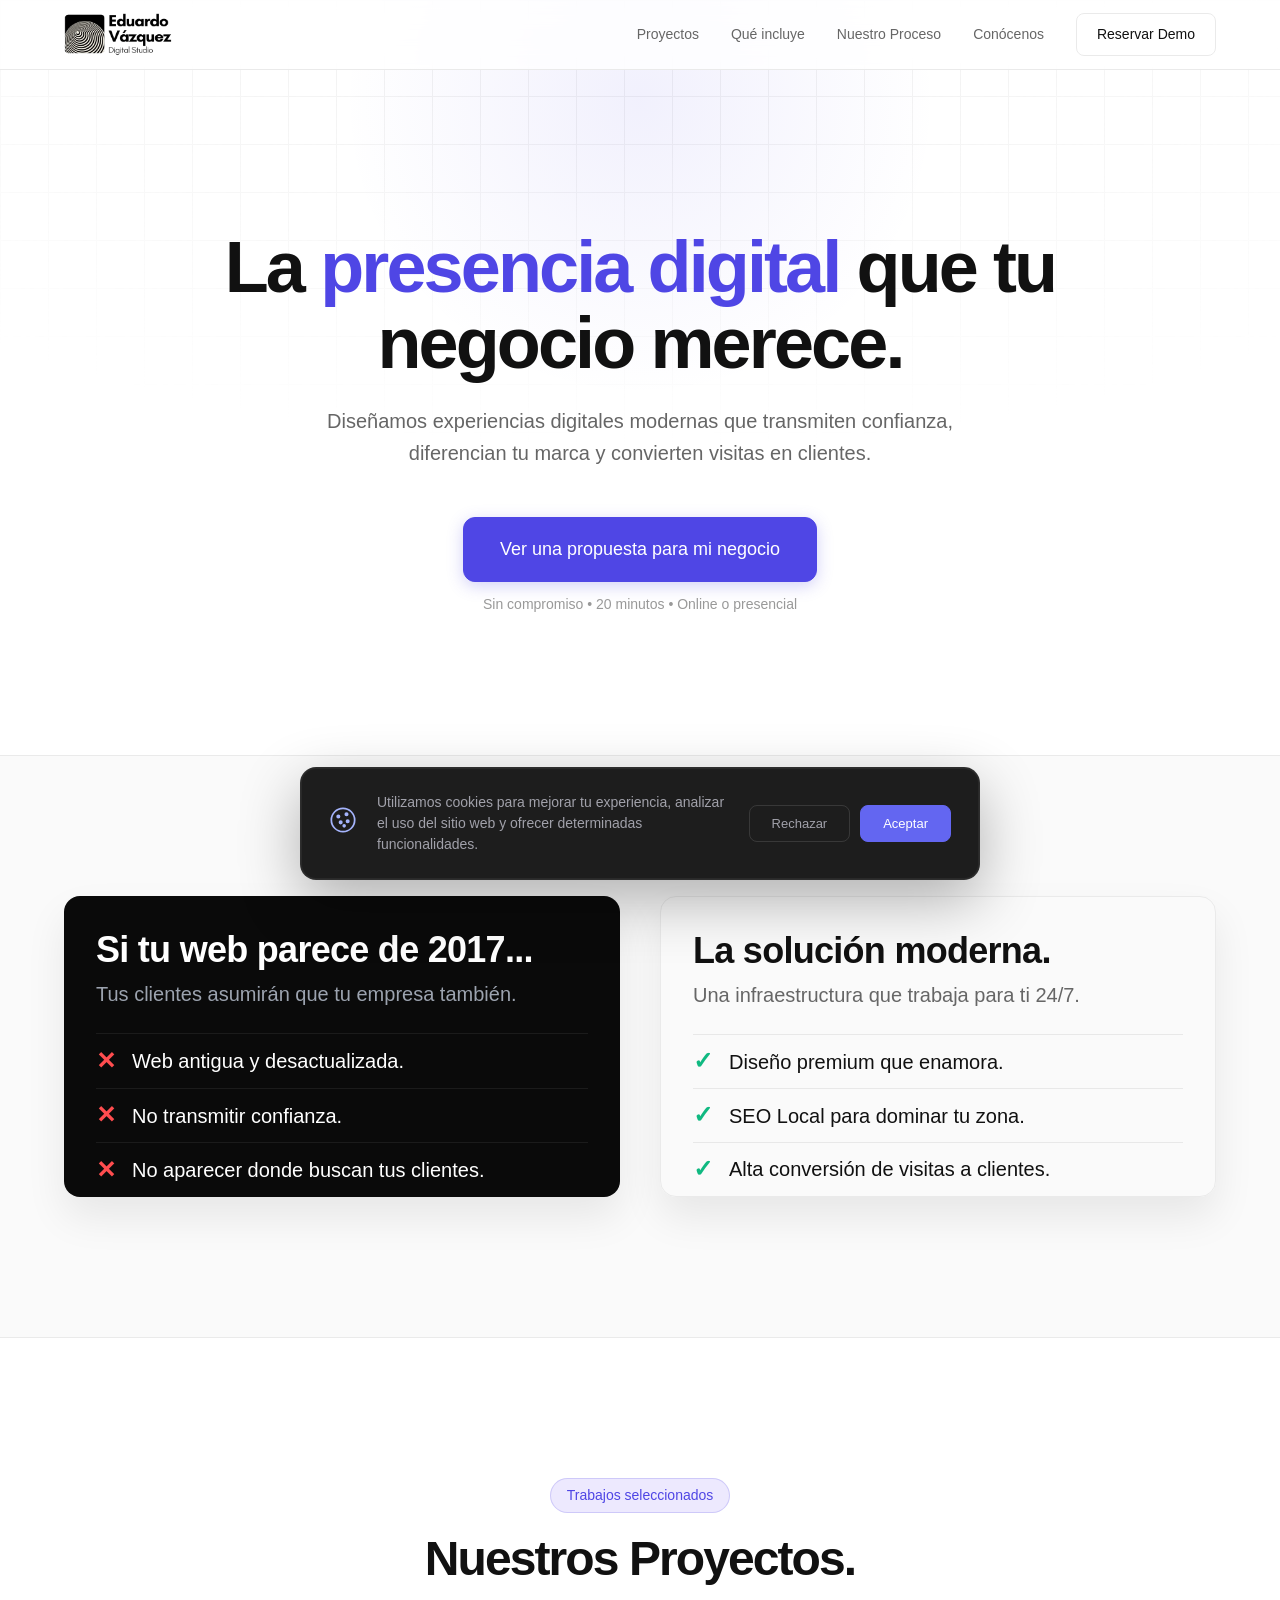
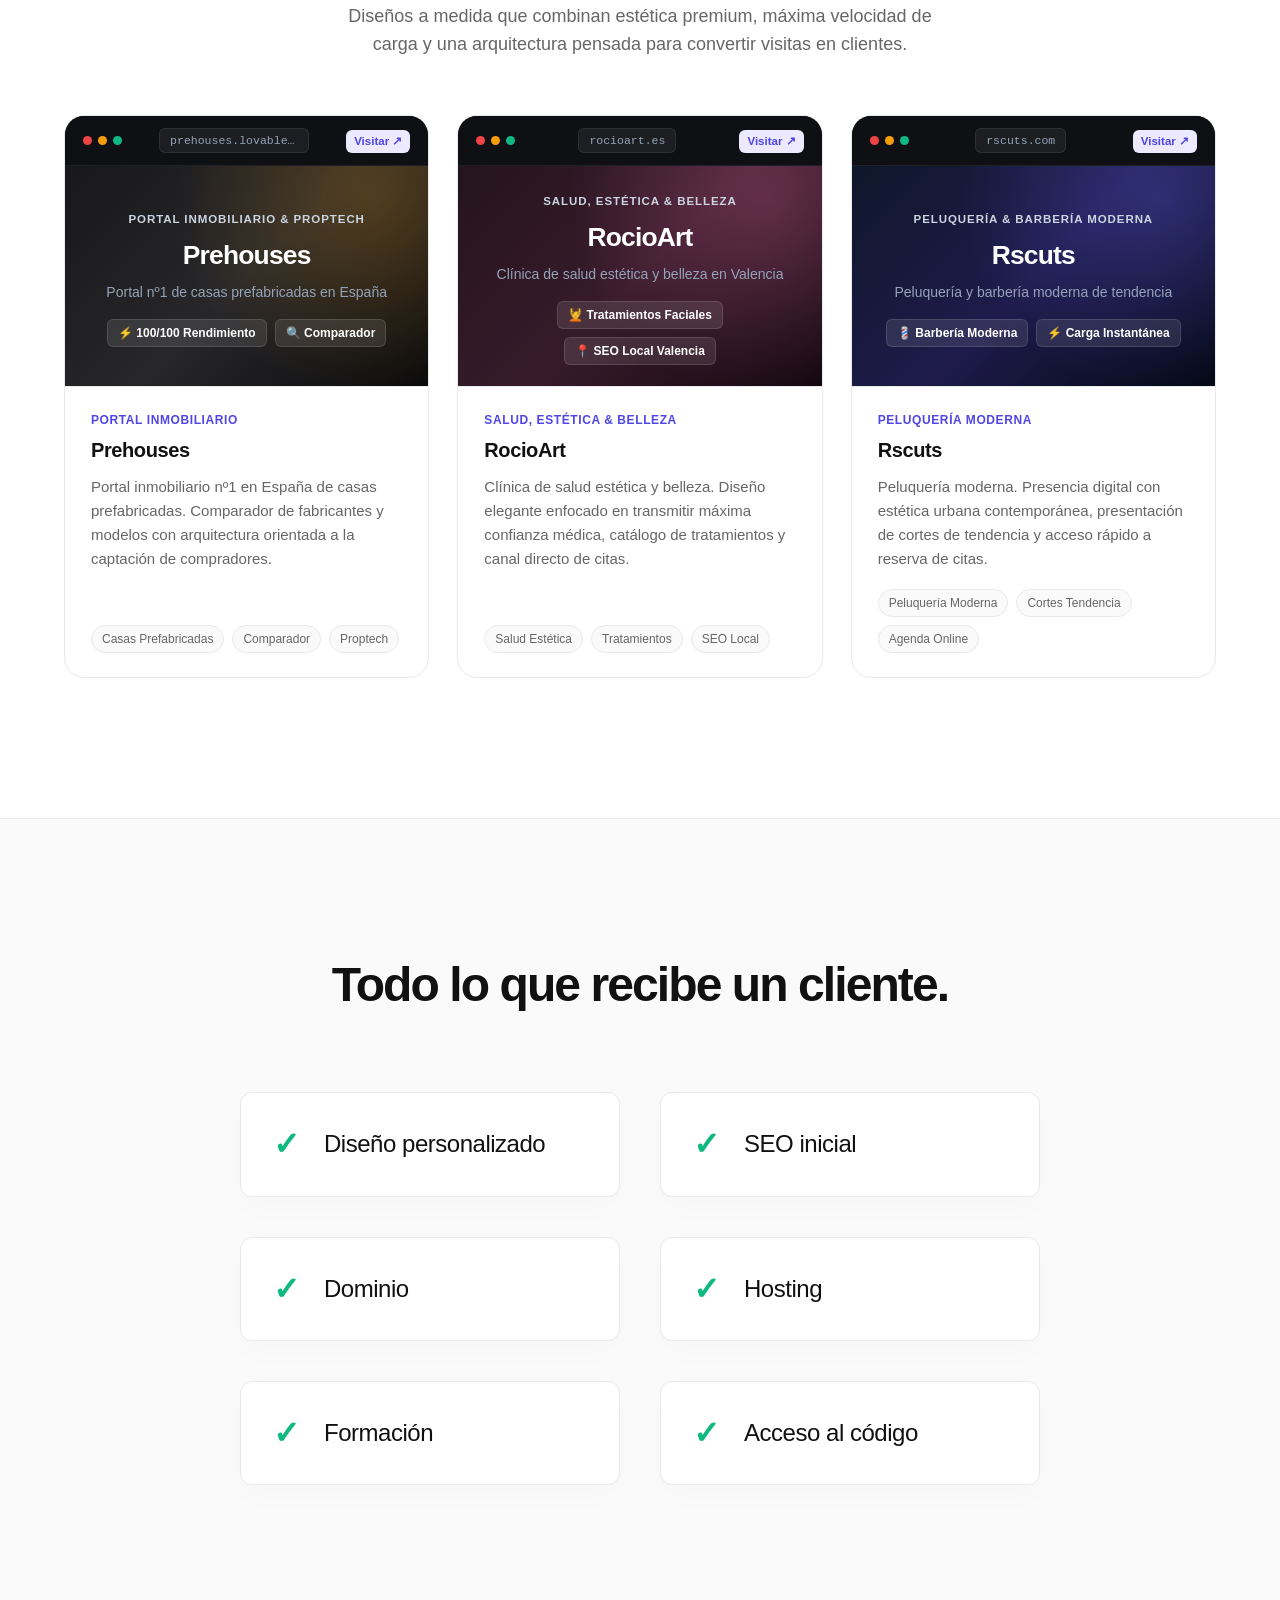
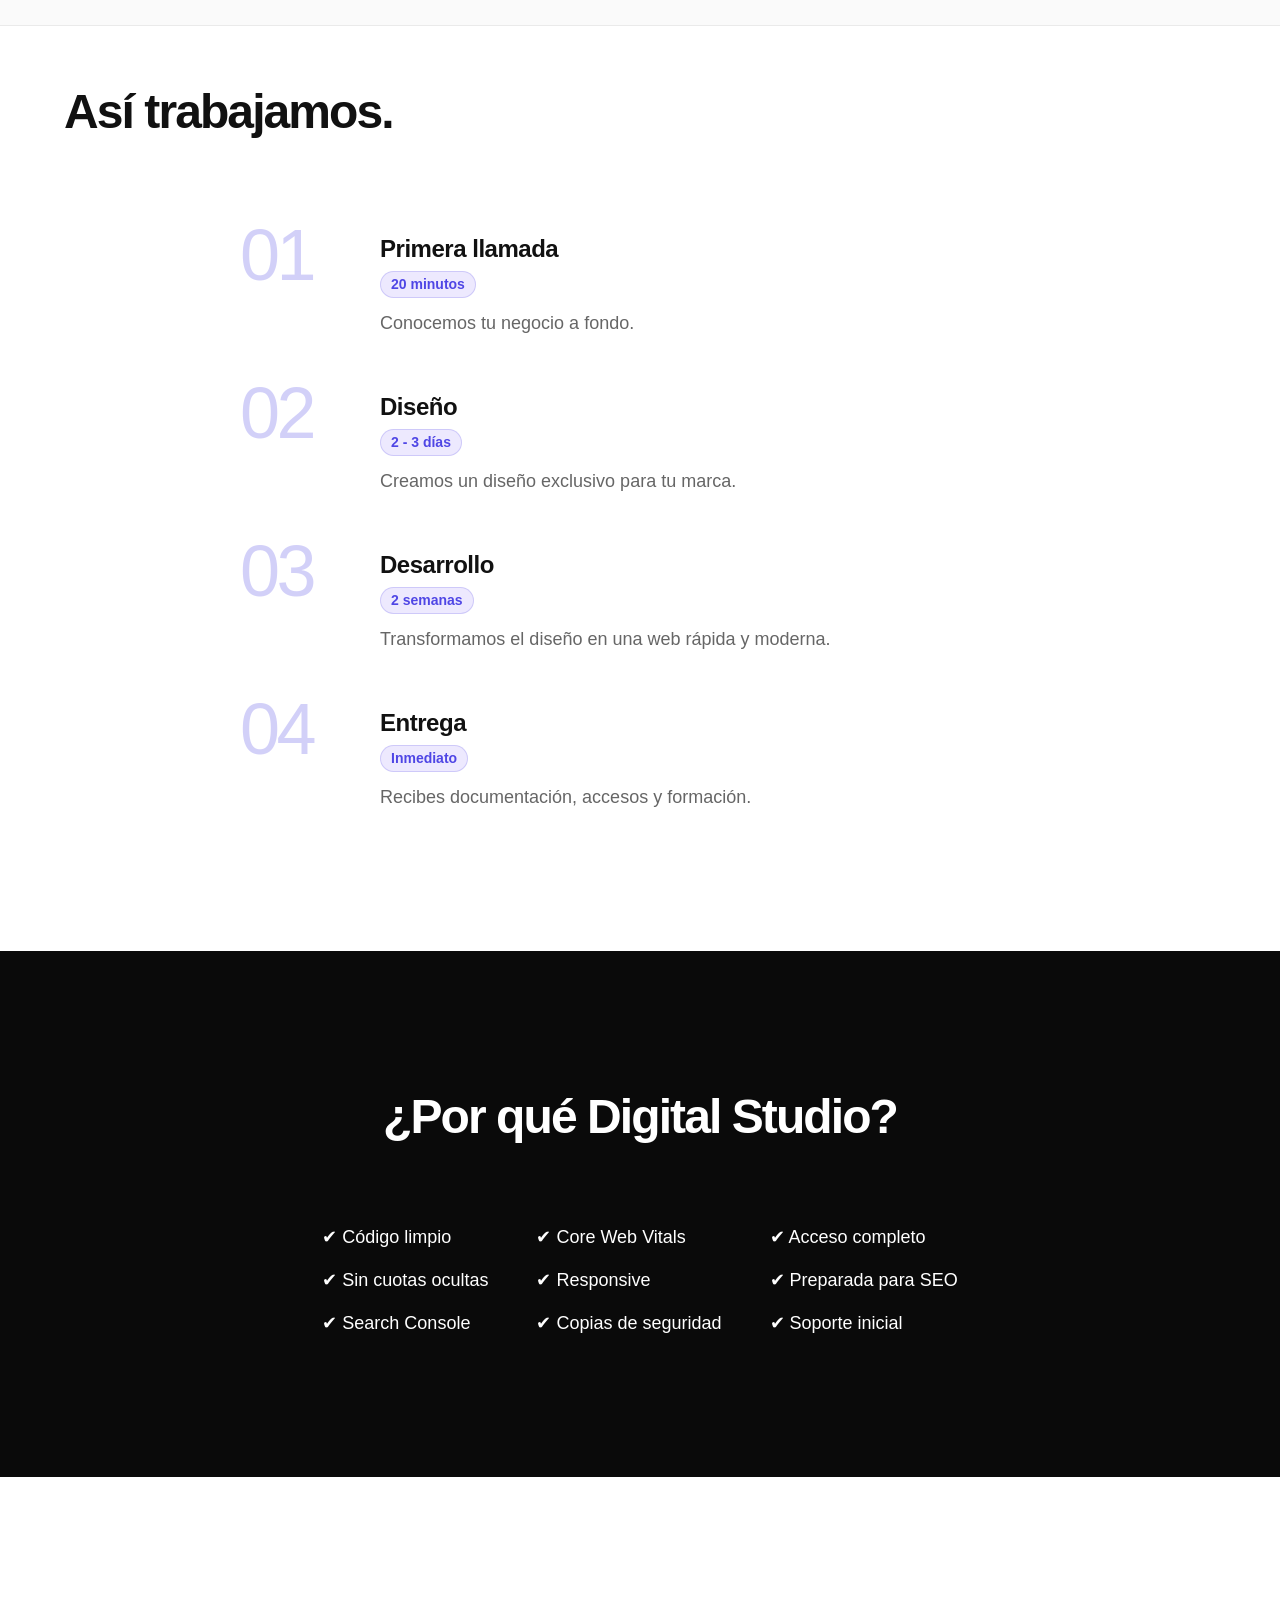
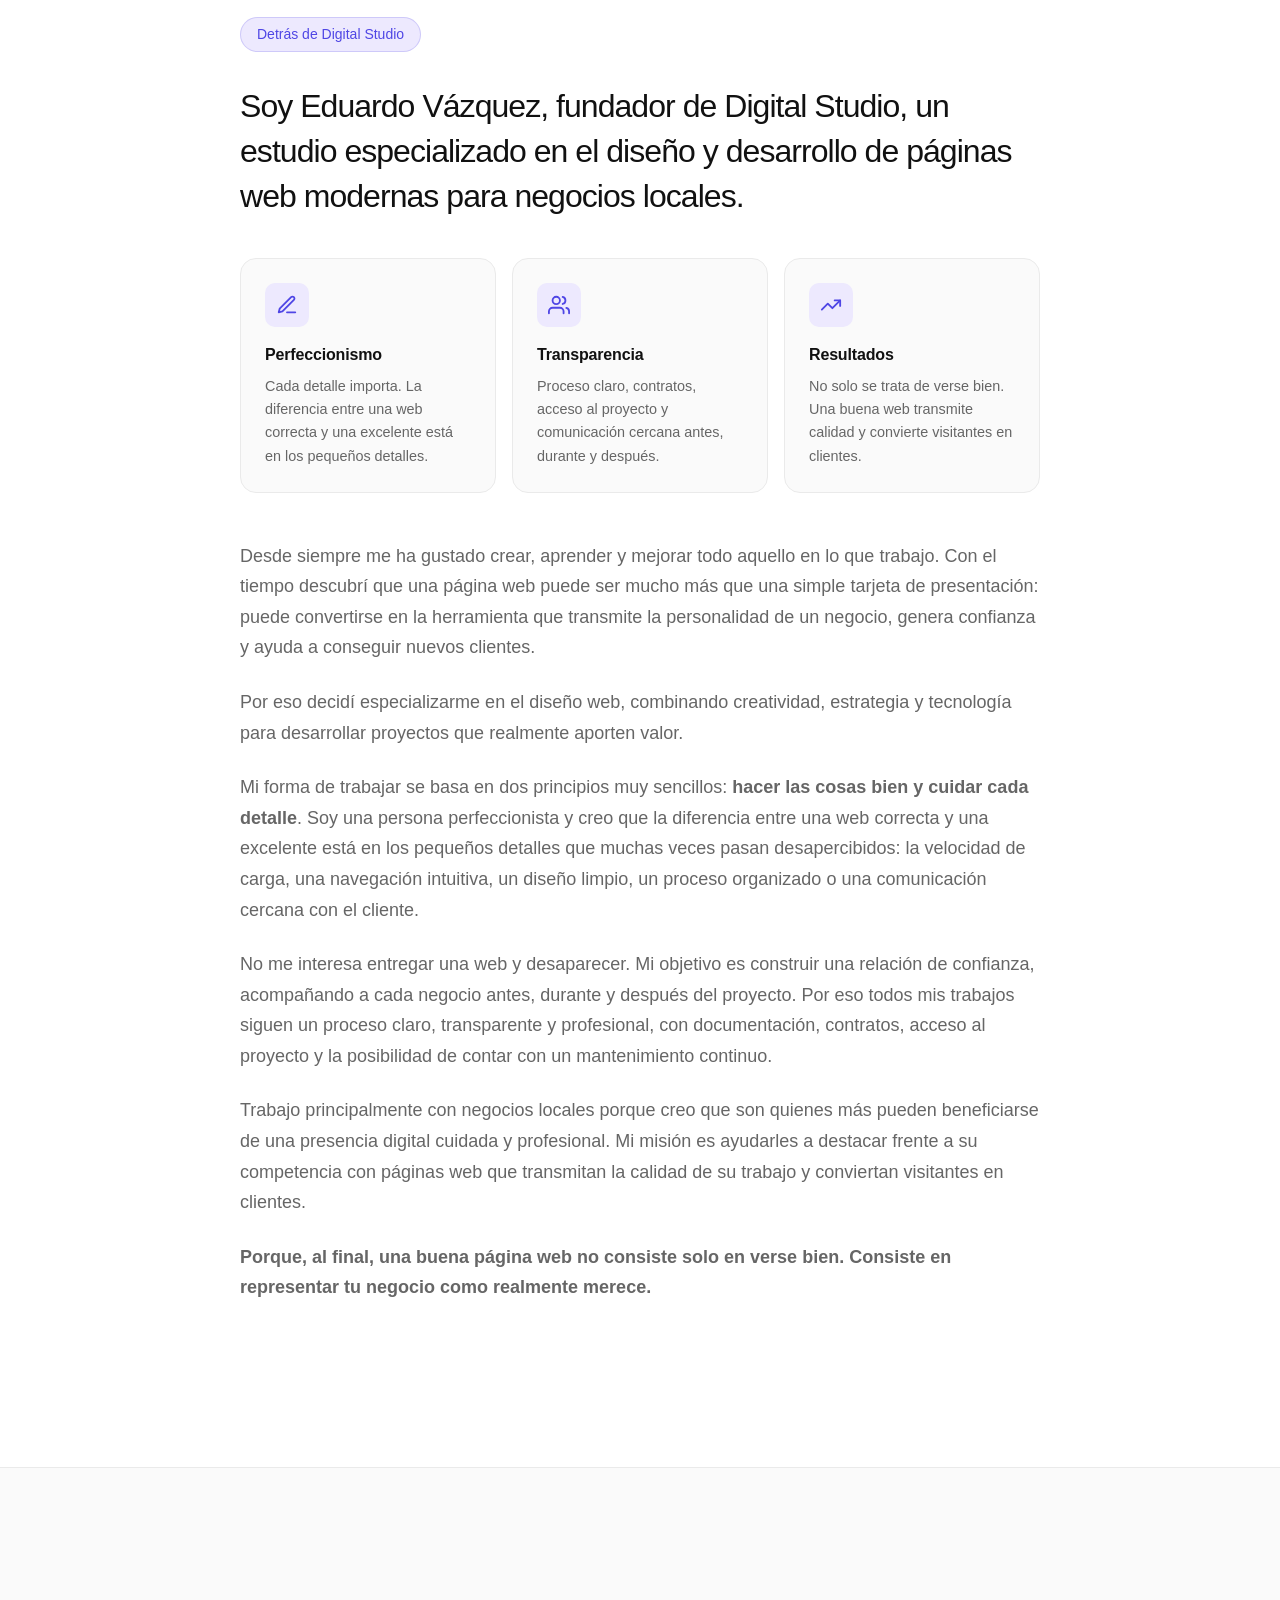
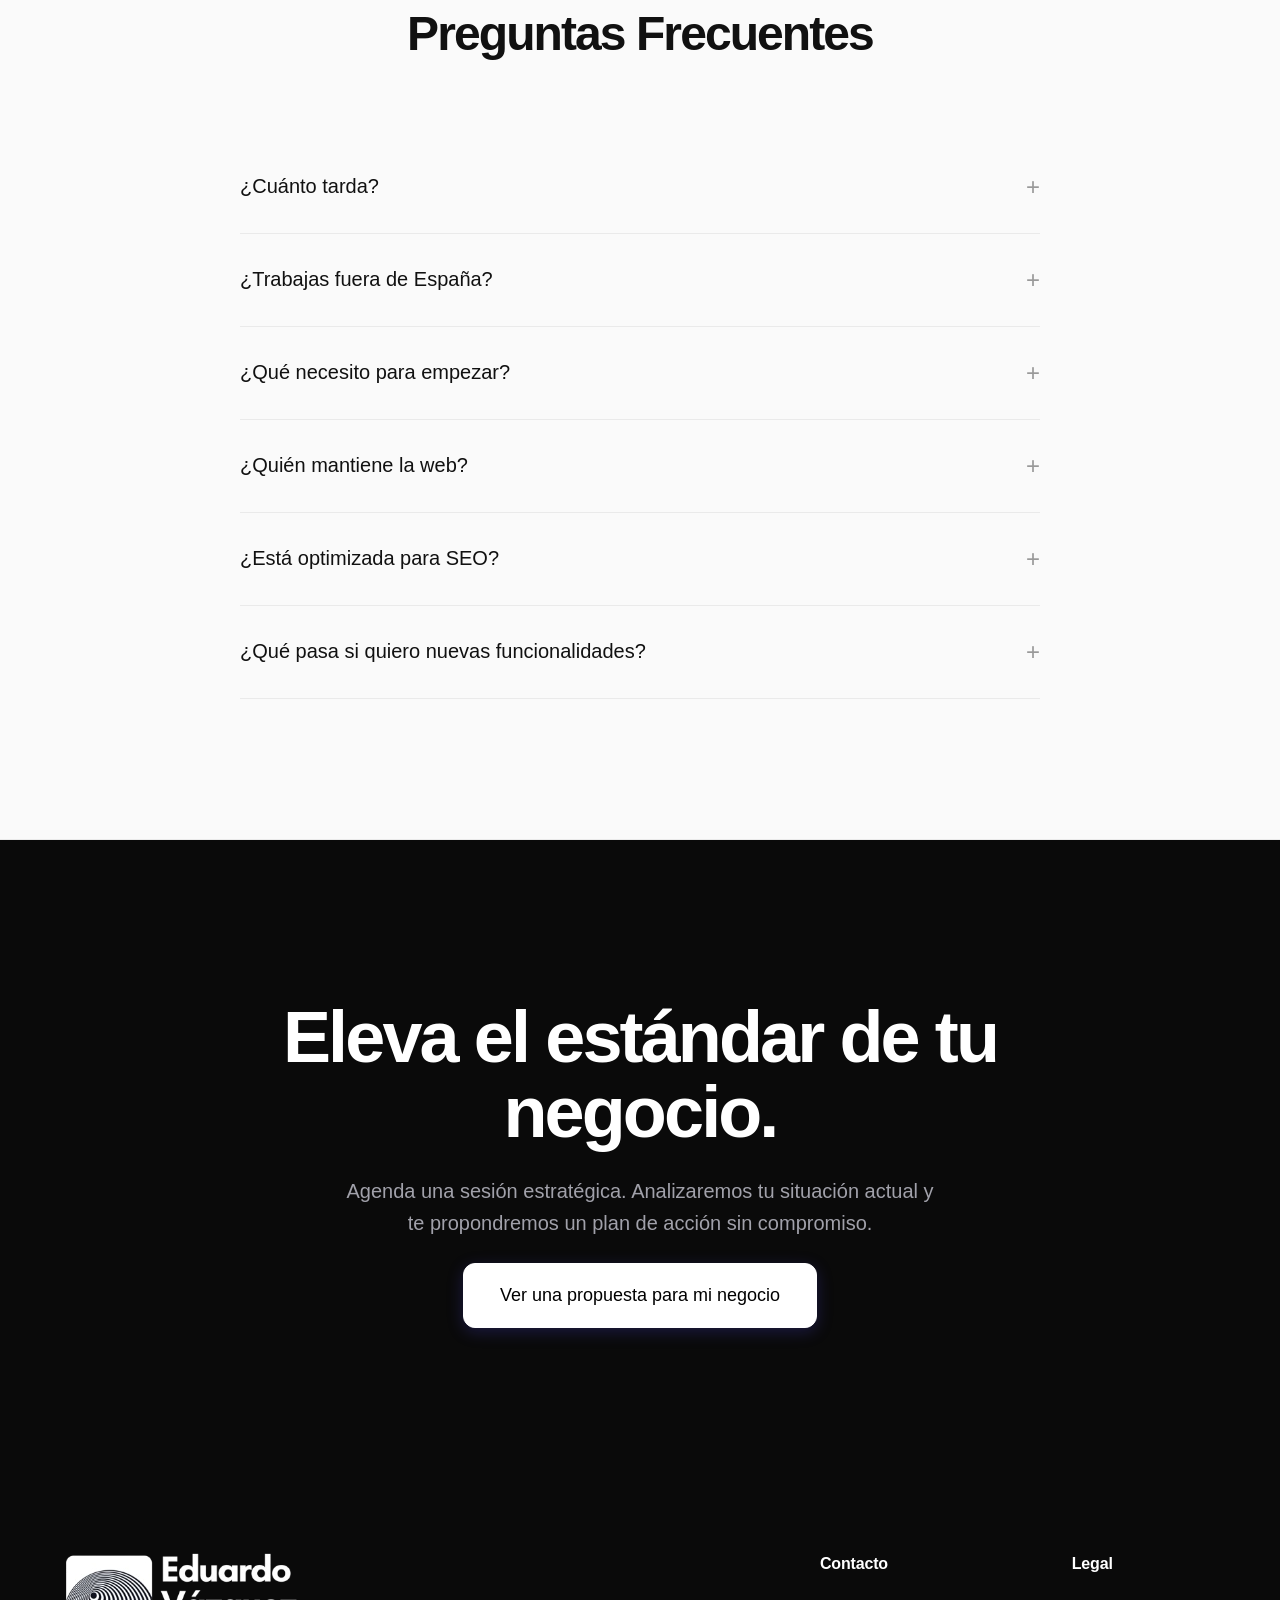
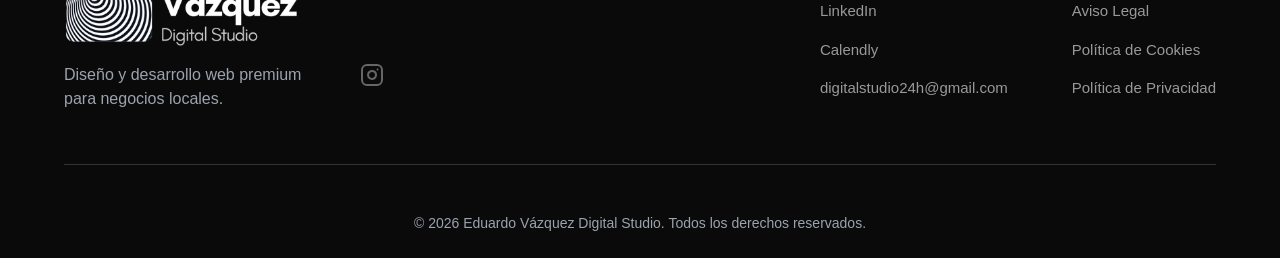
==== commit de0a060c: "Actualizar proyectos reales: Prehouses, RocioArt y Rscuts con enlaces directos y diseno a 3 columnas" ====
--- a/index.html
+++ b/index.html
@@ -7,7 +7,7 @@
     <meta name="description" content="Diseño web de alto rendimiento para negocios locales. Diseñamos experiencias digitales modernas que transmiten confianza, diferencian tu marca y convierten visitas en clientes.">
     <link rel="preconnect" href="https://rsms.me/">
     <link rel="stylesheet" href="https://rsms.me/inter/inter.css">
-    <link rel="stylesheet" href="style.css?v=6">
+    <link rel="stylesheet" href="style.css?v=7">
 </head>
 <body>
     <nav class="navbar">
@@ -76,8 +76,8 @@
             </div>
 
             <div class="projects-grid">
-                <!-- Proyecto 1: MASÍA Studio -->
-                <div class="project-card">
+                <!-- Proyecto 1: Prehouses -->
+                <a href="https://prehouses.lovable.app/" target="_blank" rel="noopener noreferrer" class="project-card">
                     <div class="project-mockup">
                         <div class="mockup-topbar">
                             <div class="mockup-dots">
@@ -85,39 +85,39 @@
                                 <span class="m-dot yellow"></span>
                                 <span class="m-dot green"></span>
                             </div>
-                            <div class="mockup-url">masiaestudio.com</div>
+                            <div class="mockup-url">prehouses.lovable.app</div>
                             <div class="mockup-action">
-                                <span class="live-pill"><span class="live-dot"></span> Demo</span>
-                            </div>
-                        </div>
-                        <div class="project-screen bg-masia">
+                                <span class="visit-badge">Visitar ↗</span>
+                            </div>
+                        </div>
+                        <div class="project-screen bg-prehouses">
                             <div class="project-screen-content">
-                                <span class="screen-tag">Arquitectura & Reformas</span>
-                                <h4>MASÍA Studio</h4>
-                                <p>Imagina tu nuevo espacio residencial</p>
+                                <span class="screen-tag">Portal Inmobiliario & Proptech</span>
+                                <h4>Prehouses</h4>
+                                <p>Portal nº1 de casas prefabricadas en España</p>
                                 <div class="screen-metrics">
-                                    <div class="metric-pill">⚡ 99/100 Rendimiento</div>
-                                    <div class="metric-pill">📱 100% Responsive</div>
+                                    <div class="metric-pill">⚡ 100/100 Rendimiento</div>
+                                    <div class="metric-pill">🔍 Comparador</div>
                                 </div>
                             </div>
                         </div>
                     </div>
                     <div class="project-details">
                         <div>
-                            <span class="project-category">Arquitectura & Interiorismo</span>
-                            <h3 class="project-name">MASÍA Studio</h3>
-                            <p class="project-desc">Diseño web editorial con catálogo visual de proyectos, estética sobria y flujo optimizado para solicitar presupuestos de reformas.</p>
+                            <span class="project-category">Portal Inmobiliario</span>
+                            <h3 class="project-name">Prehouses</h3>
+                            <p class="project-desc">Portal inmobiliario nº1 en España de casas prefabricadas. Comparador de fabricantes y modelos con arquitectura orientada a la captación de compradores.</p>
                         </div>
                         <div class="project-tags">
-                            <span class="p-tag">Diseño Minimalista</span>
-                            <span class="p-tag">Catálogo Visual</span>
-                            <span class="p-tag">Conversión Directa</span>
-                        </div>
-                    </div>
-                </div>
-
-                <!-- Proyecto 2: TPVA Real Estate -->
-                <div class="project-card">
+                            <span class="p-tag">Casas Prefabricadas</span>
+                            <span class="p-tag">Comparador</span>
+                            <span class="p-tag">Proptech</span>
+                        </div>
+                    </div>
+                </a>
+
+                <!-- Proyecto 2: RocioArt -->
+                <a href="https://rocioart.es/" target="_blank" rel="noopener noreferrer" class="project-card">
                     <div class="project-mockup">
                         <div class="mockup-topbar">
                             <div class="mockup-dots">
@@ -125,39 +125,39 @@
                                 <span class="m-dot yellow"></span>
                                 <span class="m-dot green"></span>
                             </div>
-                            <div class="mockup-url">tupuedesviviraqui.com</div>
+                            <div class="mockup-url">rocioart.es</div>
                             <div class="mockup-action">
-                                <span class="live-pill"><span class="live-dot"></span> Demo</span>
-                            </div>
-                        </div>
-                        <div class="project-screen bg-tpva">
+                                <span class="visit-badge">Visitar ↗</span>
+                            </div>
+                        </div>
+                        <div class="project-screen bg-rocioart">
                             <div class="project-screen-content">
-                                <span class="screen-tag">Inmobiliaria & Inversión</span>
-                                <h4>TPVA Real Estate</h4>
-                                <p>Tu nueva propiedad e inversión estratégica</p>
+                                <span class="screen-tag">Salud, Estética & Belleza</span>
+                                <h4>RocioArt</h4>
+                                <p>Clínica de salud estética y belleza en Valencia</p>
                                 <div class="screen-metrics">
-                                    <div class="metric-pill">⚡ 100/100 Velocidad</div>
-                                    <div class="metric-pill">🎯 Lead Capture</div>
+                                    <div class="metric-pill">💆 Tratamientos Faciales</div>
+                                    <div class="metric-pill">📍 SEO Local Valencia</div>
                                 </div>
                             </div>
                         </div>
                     </div>
                     <div class="project-details">
                         <div>
-                            <span class="project-category">Inmobiliaria & Inversión</span>
-                            <h3 class="project-name">TPVA Real Estate</h3>
-                            <p class="project-desc">Plataforma digital con catálogo inmobiliario moderno, integración de agenda directa y captación de inversores internacionales.</p>
+                            <span class="project-category">Salud, Estética & Belleza</span>
+                            <h3 class="project-name">RocioArt</h3>
+                            <p class="project-desc">Clínica de salud estética y belleza. Diseño elegante enfocado en transmitir máxima confianza médica, catálogo de tratamientos y canal directo de citas.</p>
                         </div>
                         <div class="project-tags">
+                            <span class="p-tag">Salud Estética</span>
+                            <span class="p-tag">Tratamientos</span>
                             <span class="p-tag">SEO Local</span>
-                            <span class="p-tag">Filtro de Inmuebles</span>
-                            <span class="p-tag">Agenda Integrada</span>
-                        </div>
-                    </div>
-                </div>
-
-                <!-- Proyecto 3: Clínica Dental Élite -->
-                <div class="project-card">
+                        </div>
+                    </div>
+                </a>
+
+                <!-- Proyecto 3: Rscuts -->
+                <a href="https://rscuts.com/" target="_blank" rel="noopener noreferrer" class="project-card">
                     <div class="project-mockup">
                         <div class="mockup-topbar">
                             <div class="mockup-dots">
@@ -165,76 +165,36 @@
                                 <span class="m-dot yellow"></span>
                                 <span class="m-dot green"></span>
                             </div>
-                            <div class="mockup-url">clinicadentalelite.es</div>
+                            <div class="mockup-url">rscuts.com</div>
                             <div class="mockup-action">
-                                <span class="live-pill"><span class="live-dot"></span> Demo</span>
-                            </div>
-                        </div>
-                        <div class="project-screen bg-dental">
+                                <span class="visit-badge">Visitar ↗</span>
+                            </div>
+                        </div>
+                        <div class="project-screen bg-rscuts">
                             <div class="project-screen-content">
-                                <span class="screen-tag">Salud & Odontología</span>
-                                <h4>Clínica Dental Élite</h4>
-                                <p>Sonrisas perfectas con tecnología avanzada</p>
+                                <span class="screen-tag">Peluquería & Barbería Moderna</span>
+                                <h4>Rscuts</h4>
+                                <p>Peluquería y barbería moderna de tendencia</p>
                                 <div class="screen-metrics">
-                                    <div class="metric-pill">📅 Cita Online</div>
-                                    <div class="metric-pill">📍 Google Maps SEO</div>
+                                    <div class="metric-pill">💈 Barbería Moderna</div>
+                                    <div class="metric-pill">⚡ Carga Instantánea</div>
                                 </div>
                             </div>
                         </div>
                     </div>
                     <div class="project-details">
                         <div>
-                            <span class="project-category">Salud & Estética Local</span>
-                            <h3 class="project-name">Clínica Dental Élite</h3>
-                            <p class="project-desc">Presencia digital enfocada en transmitir confianza, mostrar testimonios de pacientes y captar primeras visitas mediante reserva online.</p>
+                            <span class="project-category">Peluquería Moderna</span>
+                            <h3 class="project-name">Rscuts</h3>
+                            <p class="project-desc">Peluquería moderna. Presencia digital con estética urbana contemporánea, presentación de cortes de tendencia y acceso rápido a reserva de citas.</p>
                         </div>
                         <div class="project-tags">
-                            <span class="p-tag">Reserva de Citas</span>
-                            <span class="p-tag">SEO Local Google</span>
-                            <span class="p-tag">Diseño Sanitario</span>
-                        </div>
-                    </div>
-                </div>
-
-                <!-- Proyecto 4: Robert Sielmann -->
-                <div class="project-card">
-                    <div class="project-mockup">
-                        <div class="mockup-topbar">
-                            <div class="mockup-dots">
-                                <span class="m-dot red"></span>
-                                <span class="m-dot yellow"></span>
-                                <span class="m-dot green"></span>
-                            </div>
-                            <div class="mockup-url">robertsielmann.com</div>
-                            <div class="mockup-action">
-                                <span class="live-pill"><span class="live-dot"></span> Demo</span>
-                            </div>
-                        </div>
-                        <div class="project-screen bg-brand">
-                            <div class="project-screen-content">
-                                <span class="screen-tag">Consultoría & Autoridad</span>
-                                <h4>Robert Sielmann</h4>
-                                <p>Estrategia y escalado empresarial de alto nivel</p>
-                                <div class="screen-metrics">
-                                    <div class="metric-pill">⚡ Ultra Rápida</div>
-                                    <div class="metric-pill">💎 Estética Premium</div>
-                                </div>
-                            </div>
-                        </div>
-                    </div>
-                    <div class="project-details">
-                        <div>
-                            <span class="project-category">Consultoría & Marca Personal</span>
-                            <h3 class="project-name">Robert Sielmann</h3>
-                            <p class="project-desc">Página web de marca personal con estructura de autoridad, presentación de servicios premium y sistema de cualificación de prospectos.</p>
-                        </div>
-                        <div class="project-tags">
-                            <span class="p-tag">Marca Personal</span>
-                            <span class="p-tag">Filtro de Clientes</span>
-                            <span class="p-tag">High-Ticket</span>
-                        </div>
-                    </div>
-                </div>
+                            <span class="p-tag">Peluquería Moderna</span>
+                            <span class="p-tag">Cortes Tendencia</span>
+                            <span class="p-tag">Agenda Online</span>
+                        </div>
+                    </div>
+                </a>
             </div>
         </div>
     </section>
--- a/style.css
+++ b/style.css
@@ -207,22 +207,24 @@
 /* Projects Section */
 .projects-grid {
     display: grid;
-    grid-template-columns: repeat(2, 1fr);
-    gap: 32px;
+    grid-template-columns: repeat(3, 1fr);
+    gap: 28px;
 }
 .project-card {
     background: #ffffff;
     border: 1px solid var(--border-color);
     border-radius: 20px;
     overflow: hidden;
+    text-decoration: none;
+    color: inherit;
     transition: transform 0.3s cubic-bezier(0.16, 1, 0.3, 1), box-shadow 0.3s ease, border-color 0.3s ease;
     display: flex;
     flex-direction: column;
 }
 .project-card:hover {
     transform: translateY(-6px);
-    box-shadow: 0 20px 44px rgba(0, 0, 0, 0.07);
-    border-color: rgba(79, 70, 229, 0.35);
+    box-shadow: 0 22px 46px rgba(0, 0, 0, 0.08);
+    border-color: rgba(79, 70, 229, 0.4);
 }
 .project-mockup {
     background: #111318;
@@ -252,53 +254,54 @@
 .m-dot.yellow { background: #f59e0b; }
 .m-dot.green { background: #10b981; }
 .mockup-url {
-    font-size: 0.75rem;
+    font-size: 0.72rem;
     color: #94a3b8;
     font-family: ui-monospace, SFMono-Regular, Menlo, Monaco, Consolas, monospace;
     background: rgba(255, 255, 255, 0.06);
-    padding: 3px 12px;
+    padding: 3px 10px;
     border-radius: 6px;
     border: 1px solid rgba(255, 255, 255, 0.08);
-}
-.live-pill {
+    white-space: nowrap;
+    overflow: hidden;
+    text-overflow: ellipsis;
+    max-width: 150px;
+}
+.visit-badge {
     display: inline-flex;
     align-items: center;
-    gap: 6px;
+    gap: 4px;
     font-size: 0.72rem;
-    font-weight: 500;
-    color: #10b981;
-}
-.live-dot {
-    width: 6px;
-    height: 6px;
-    background: #10b981;
-    border-radius: 50%;
-    box-shadow: 0 0 6px #10b981;
-    animation: pulseDot 2s infinite;
+    font-weight: 600;
+    color: var(--accent);
+    background: var(--accent-light);
+    padding: 3px 8px;
+    border-radius: 6px;
+    transition: background 0.2s, color 0.2s;
+}
+.project-card:hover .visit-badge {
+    background: var(--accent);
+    color: #ffffff;
 }
 .project-screen {
-    height: 230px;
+    height: 220px;
     display: flex;
     align-items: center;
     justify-content: center;
-    padding: 24px;
+    padding: 24px 20px;
     position: relative;
     transition: transform 0.4s ease;
 }
 .project-card:hover .project-screen {
     transform: scale(1.02);
 }
-.bg-masia {
-    background: radial-gradient(circle at 85% 15%, rgba(217, 119, 6, 0.18), transparent 50%), linear-gradient(135deg, #1c1917 0%, #292524 50%, #0c0a09 100%);
-}
-.bg-tpva {
-    background: radial-gradient(circle at 85% 15%, rgba(59, 130, 246, 0.22), transparent 50%), linear-gradient(135deg, #0f172a 0%, #1e293b 50%, #090d16 100%);
-}
-.bg-dental {
-    background: radial-gradient(circle at 85% 15%, rgba(16, 185, 129, 0.22), transparent 50%), linear-gradient(135deg, #064e3b 0%, #065f46 45%, #022c22 100%);
-}
-.bg-brand {
-    background: radial-gradient(circle at 85% 15%, rgba(168, 85, 247, 0.24), transparent 50%), linear-gradient(135deg, #2e1065 0%, #3b0764 50%, #09090b 100%);
+.bg-prehouses {
+    background: radial-gradient(circle at 85% 15%, rgba(245, 158, 11, 0.22), transparent 55%), linear-gradient(135deg, #18181b 0%, #27272a 50%, #09090b 100%);
+}
+.bg-rocioart {
+    background: radial-gradient(circle at 85% 15%, rgba(244, 114, 182, 0.25), transparent 55%), linear-gradient(135deg, #24141d 0%, #381b2a 50%, #11070e 100%);
+}
+.bg-rscuts {
+    background: radial-gradient(circle at 85% 15%, rgba(99, 102, 241, 0.28), transparent 55%), linear-gradient(135deg, #0f172a 0%, #1e1b4b 50%, #030712 100%);
 }
 .project-screen-content {
     text-align: center;
